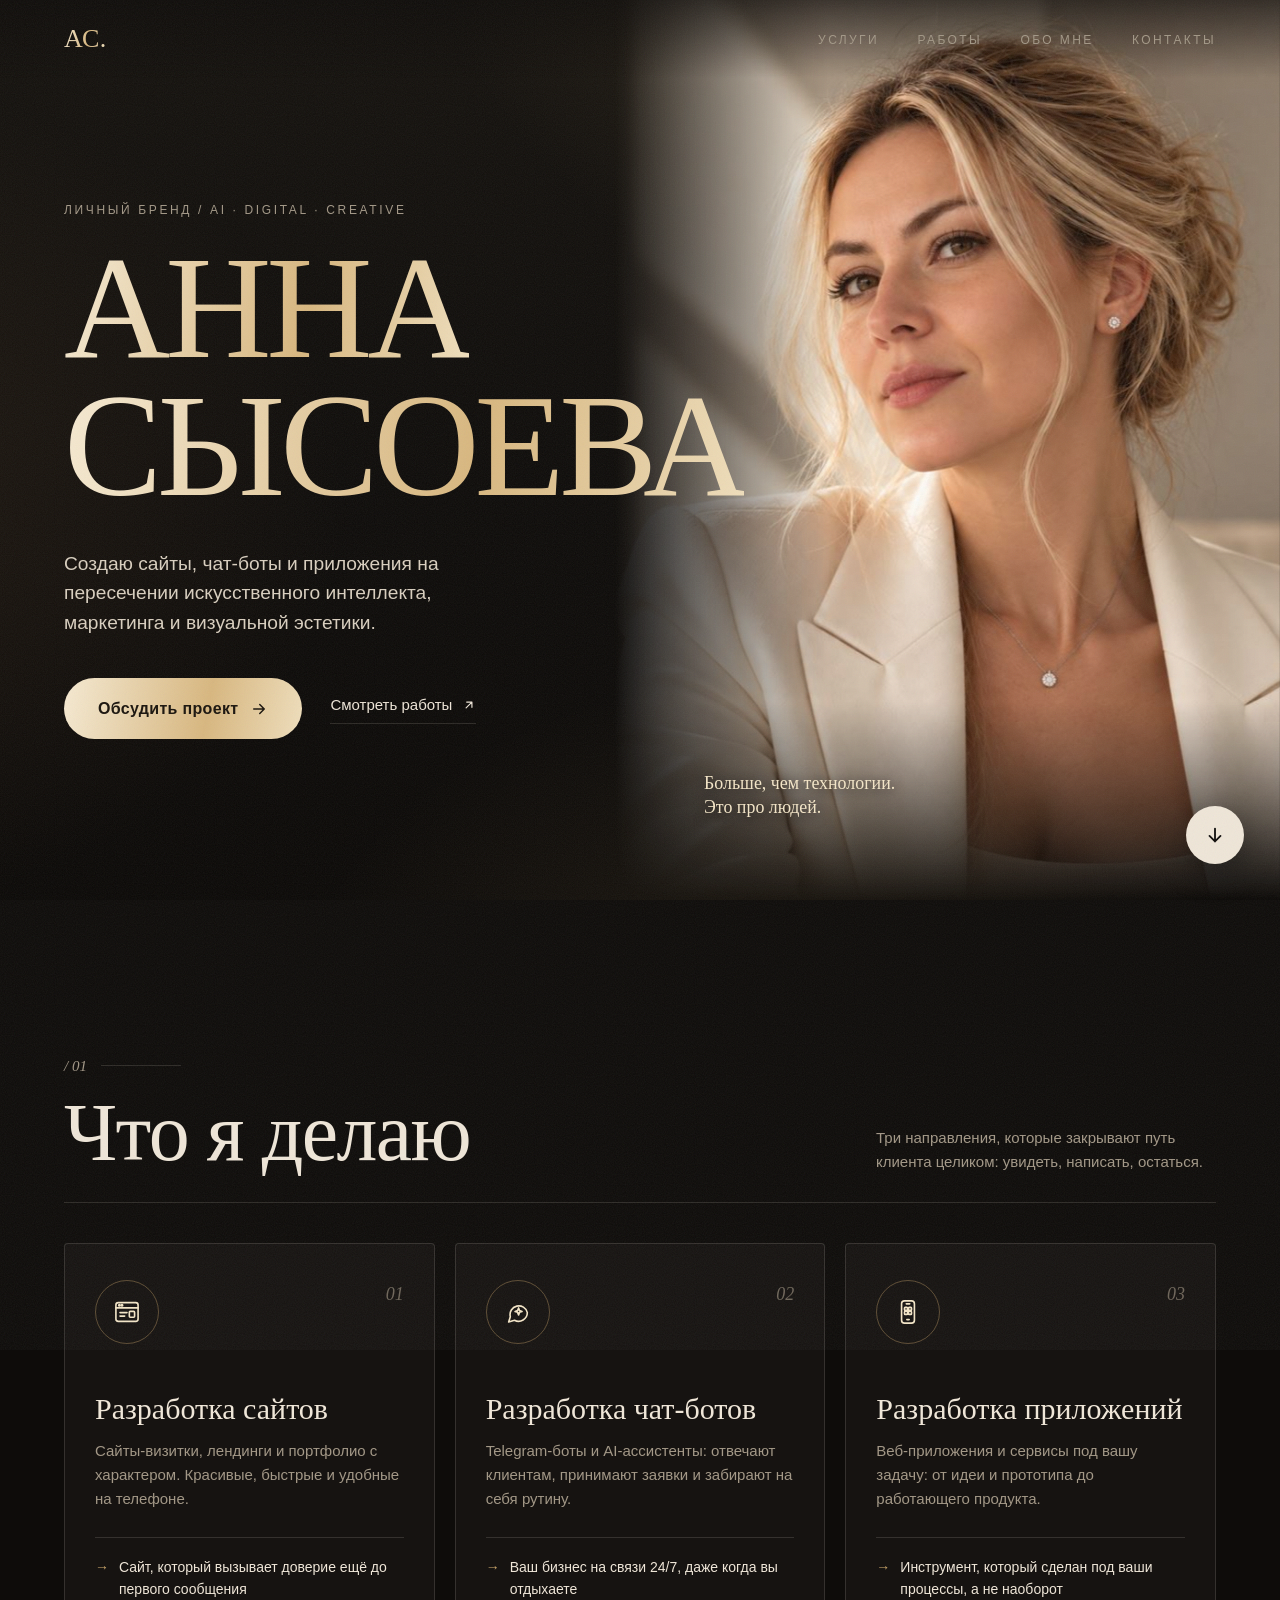
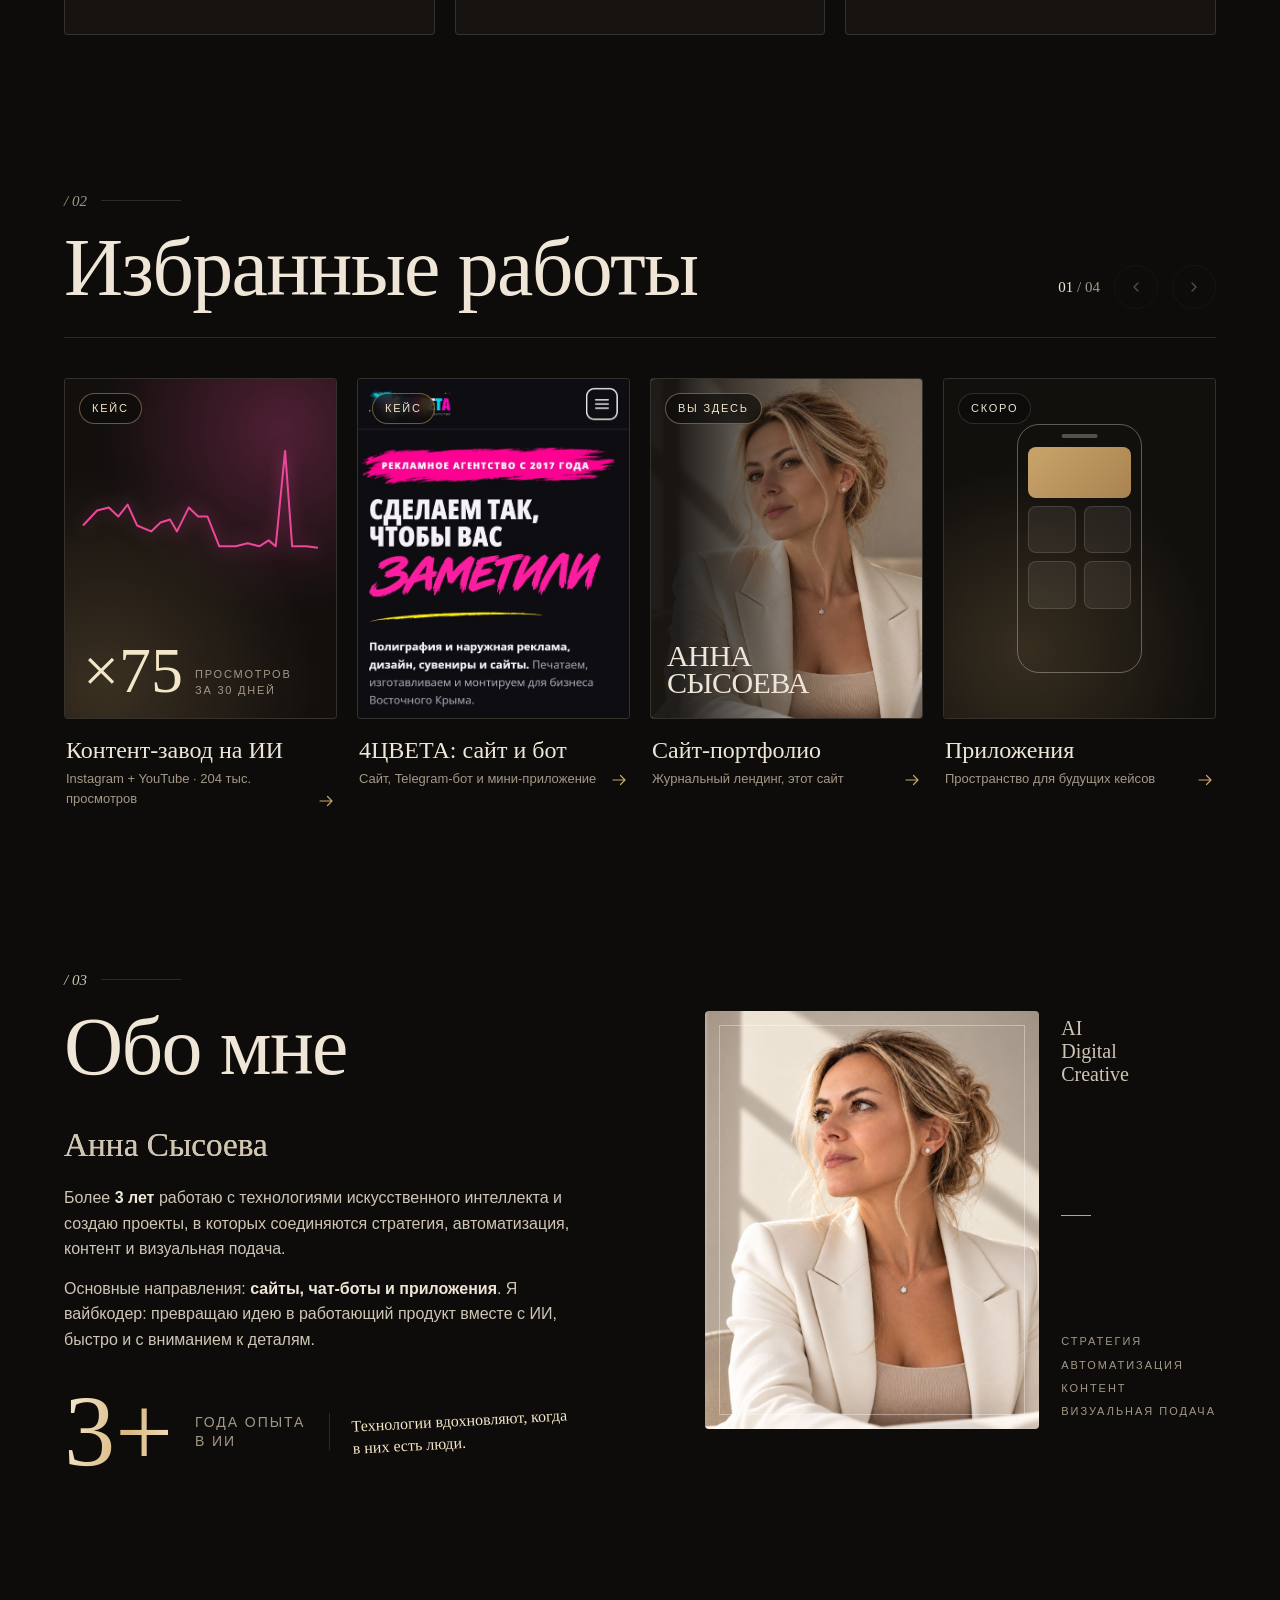
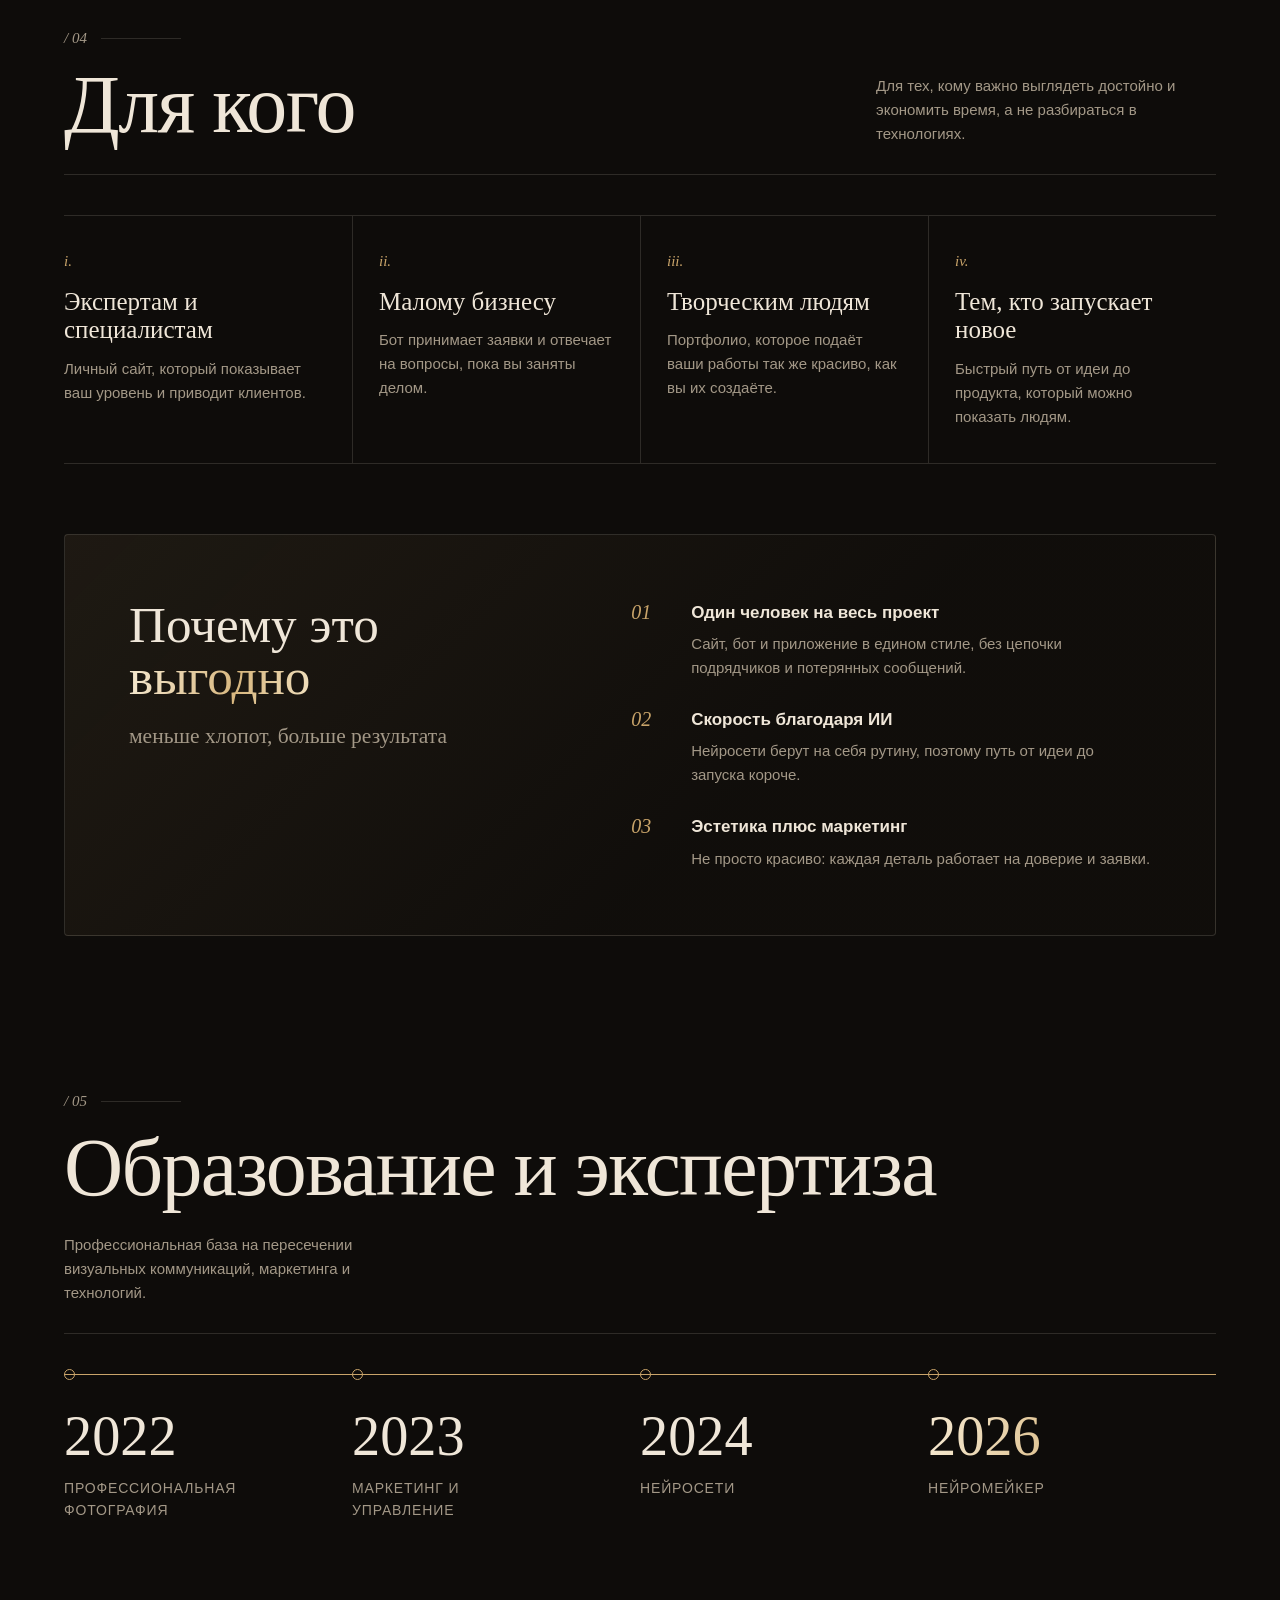
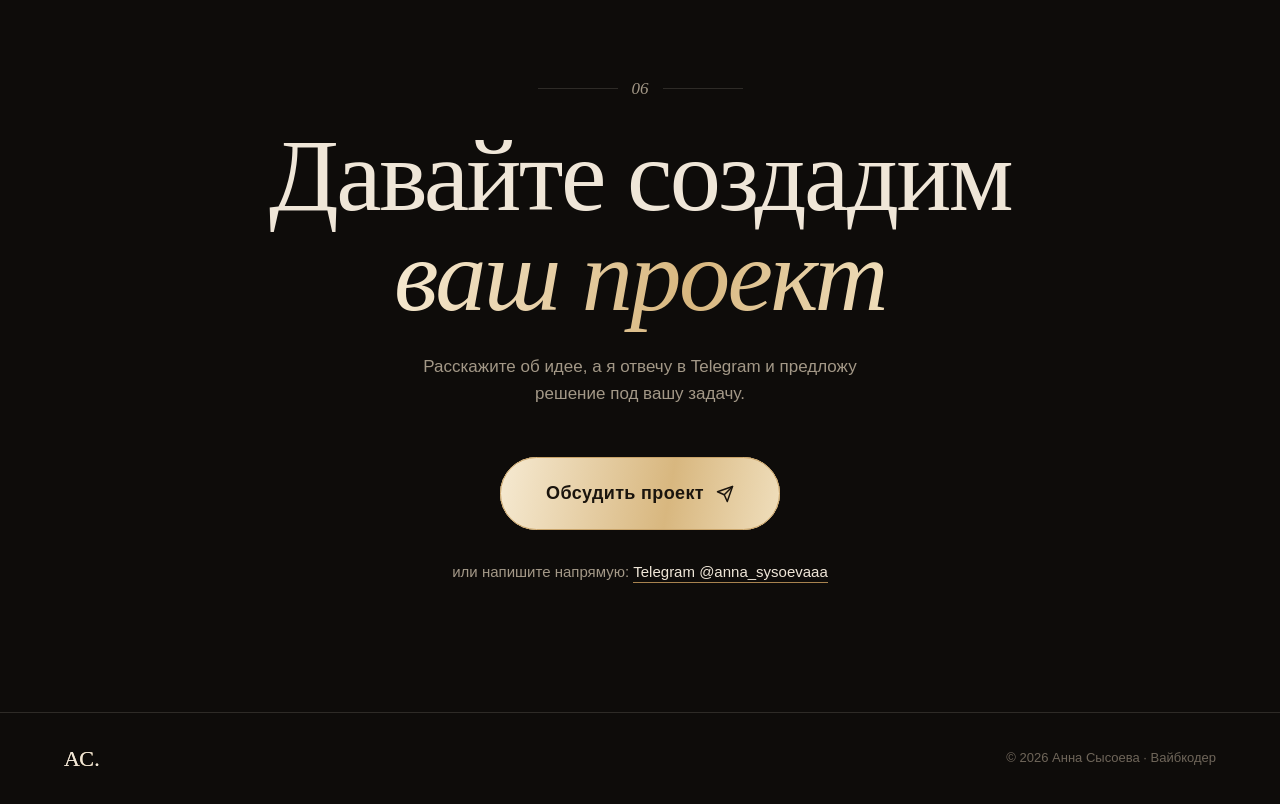
==== index.html @ 4eddb907 "Кейс 4ЦВЕТА: страница, карточка; общий case.css Co-Authored-By: Claude Opus 5.5 <noreply@anthropic.c" ====
<!DOCTYPE html>
<html lang="ru">
<head>
<meta charset="UTF-8">
<meta name="viewport" content="width=device-width, initial-scale=1.0, viewport-fit=cover">
<title>Анна Сысоева — сайты, чат-боты и приложения</title>
<meta name="description" content="Анна Сысоева — вайбкодер. Разработка сайтов, чат-ботов и приложений на пересечении ИИ, маркетинга и визуальной эстетики.">
<meta name="theme-color" content="#0e0c0a">
<script>document.documentElement.classList.add('js');</script>
<style>
  :root {
    --ink: #0e0c0a;
    --ink-2: #16130f;
    --card: rgba(239, 230, 216, 0.035);
    --cream: #efe6d8;
    --muted: #a39887;
    --dim: #6f665a;
    --line: rgba(239, 230, 216, 0.14);
    --gold-1: #f4e6c8;
    --gold-2: #c9a46a;
    --gold-3: #a8834f;
    --gold: linear-gradient(100deg, #f6ead2 0%, #d8b77f 28%, #f4e6c8 50%, #b8925a 74%, #f1dfbb 100%);
    --serif: "Playfair Display", "Times New Roman", Times, serif;
    --script: "Segoe Script", "Snell Roundhand", "Apple Chancery", "Brush Script MT", cursive;
    --sans: "Segoe UI", -apple-system, BlinkMacSystemFont, Roboto, "Helvetica Neue", Arial, sans-serif;
    --pad: clamp(16px, 5vw, 72px);
    --ease: cubic-bezier(.2, .8, .2, 1);
  }

  * { box-sizing: border-box; margin: 0; padding: 0; }
  html { scroll-behavior: smooth; }
  body {
    background: var(--ink);
    color: var(--cream);
    font-family: var(--sans);
    font-size: 16px;
    line-height: 1.6;
    overflow-x: hidden;
    -webkit-font-smoothing: antialiased;
  }
  img { display: block; max-width: 100%; height: auto; }
  a { color: inherit; }
  ::selection { background: var(--gold-2); color: var(--ink); }

  /* ---------- Фон: тёплый градиент + плёночное зерно ---------- */
  .bg {
    position: fixed; inset: 0; z-index: -2; pointer-events: none;
    background:
      radial-gradient(1100px 760px at 85% -10%, rgba(201, 164, 106, 0.18), transparent 60%),
      radial-gradient(900px 700px at -15% 55%, rgba(140, 100, 62, 0.14), transparent 60%),
      radial-gradient(800px 600px at 60% 115%, rgba(201, 164, 106, 0.10), transparent 60%),
      linear-gradient(180deg, #15120e 0%, #0e0c0a 55%, #0b0907 100%);
  }
  .grain {
    position: fixed; inset: -50%; z-index: 50; pointer-events: none; opacity: .07;
    background-image: url("data:image/svg+xml;utf8,<svg xmlns='http://www.w3.org/2000/svg' width='160' height='160'><filter id='n'><feTurbulence type='fractalNoise' baseFrequency='.9' numOctaves='3' stitchTiles='stitch'/></filter><rect width='100%' height='100%' filter='url(%23n)'/></svg>");
    animation: grain 1.2s steps(4) infinite;
  }
  @keyframes grain {
    0% { transform: translate(0, 0); } 25% { transform: translate(-3%, 2%); }
    50% { transform: translate(2%, -3%); } 75% { transform: translate(-2%, -1%); }
  }

  /* ---------- Типографика ---------- */
  .gold {
    background: var(--gold);
    background-size: 220% 100%;
    -webkit-background-clip: text; background-clip: text;
    color: transparent;
    animation: sheen 9s ease-in-out infinite;
  }
  @keyframes sheen { 0%, 100% { background-position: 0% 0; } 50% { background-position: 100% 0; } }

  .kicker {
    font-size: 12px; letter-spacing: .22em; text-transform: uppercase; color: var(--muted);
  }
  .num {
    display: flex; align-items: center; gap: 14px;
    font-family: var(--serif); font-style: italic; color: var(--gold-2); font-size: 15px;
  }
  .num::after { content: ""; width: 80px; height: 1px; background: var(--line); }
  .h2 {
    font-family: var(--serif); font-weight: 400;
    font-size: clamp(40px, 6.4vw, 92px); line-height: 1; letter-spacing: -.02em;
    margin-top: 14px;
  }
  .script { font-family: var(--script); line-height: 1.35; }

  .section { padding: clamp(80px, 12vw, 160px) var(--pad) 0; max-width: 1360px; margin: 0 auto; }
  .section-head {
    display: flex; justify-content: space-between; align-items: flex-end; gap: 24px; flex-wrap: wrap;
    padding-bottom: 28px; border-bottom: 1px solid var(--line); margin-bottom: 40px;
  }
  .section-head p { max-width: 340px; color: var(--muted); font-size: 15px; }

  /* ---------- Навигация ---------- */
  .nav {
    position: fixed; top: 0; left: 0; right: 0; z-index: 40;
    display: flex; align-items: center; justify-content: space-between;
    /* панель прижата к самому верху экрана, в том числе под «чёлкой» и строкой состояния */
    padding: calc(18px + env(safe-area-inset-top, 0px)) var(--pad) 18px;
    background: linear-gradient(180deg, rgba(14, 12, 10, .7), rgba(14, 12, 10, 0));
    transition: background .4s, padding .4s, box-shadow .4s;
  }
  .nav.scrolled {
    background: rgba(14, 12, 10, .94);
    -webkit-backdrop-filter: blur(14px); backdrop-filter: blur(14px);
    padding-top: calc(12px + env(safe-area-inset-top, 0px)); padding-bottom: 12px;
    box-shadow: 0 1px 0 var(--line);
  }
  .logo { font-family: var(--serif); font-size: 26px; text-decoration: none; letter-spacing: .02em; }
  .nav ul { display: flex; gap: clamp(18px, 3vw, 40px); list-style: none; }
  .nav ul a {
    position: relative; text-decoration: none; font-size: 12px; letter-spacing: .2em; text-transform: uppercase; color: var(--muted);
    transition: color .3s;
  }
  .nav ul a::after {
    content: ""; position: absolute; left: 0; right: 0; bottom: -6px; height: 1px; background: var(--gold-2);
    transform: scaleX(0); transform-origin: right; transition: transform .4s var(--ease);
  }
  .nav ul a:hover, .nav ul a.active { color: var(--cream); }
  .nav ul a:hover::after, .nav ul a.active::after { transform: scaleX(1); transform-origin: left; }
  .nav-cta { display: none; }

  /* ---------- Обложка ---------- */
  .hero {
    position: relative; min-height: 100vh; min-height: 100svh;
    display: flex; align-items: center;
    padding: 120px var(--pad) 80px max(var(--pad), calc((100vw - 1480px) / 2));
  }
  .hero-photo {
    position: absolute; top: 0; right: 0; bottom: 0; width: 52%;
    overflow: hidden;
    -webkit-mask-image: linear-gradient(90deg, transparent 0%, #000 32%), linear-gradient(0deg, transparent 0%, #000 22%);
    -webkit-mask-composite: source-in;
    mask-image: linear-gradient(90deg, transparent 0%, #000 32%), linear-gradient(0deg, transparent 0%, #000 22%);
    mask-composite: intersect;
  }
  .hero-photo img {
    width: 100%; height: 110%; object-fit: cover; object-position: 50% 18%;
    animation: photoIn 1.8s var(--ease) both;
    will-change: transform;
  }
  @keyframes photoIn { from { opacity: 0; scale: 1.08; } to { opacity: 1; scale: 1; } }
  .hero-note {
    position: absolute; bottom: 9%; left: 55%; z-index: 2;
    color: var(--gold-1); font-size: clamp(15px, 1.4vw, 20px); transform: rotate(-6deg);
    text-shadow: 0 2px 14px rgba(14, 12, 10, .9);
    opacity: 0; animation: fadeUp 1s 1.4s var(--ease) forwards;
  }

  .hero-text { position: relative; z-index: 3; max-width: 760px; }
  .hero .kicker { opacity: 0; animation: fadeUp .9s .2s var(--ease) forwards; }
  .name {
    font-family: var(--serif); font-weight: 400; text-transform: uppercase;
    font-size: clamp(64px, 11.5vw, 176px); line-height: .9; letter-spacing: -.035em;
    margin: 22px 0 30px;
  }
  /* Обрезаем только сверху/снизу (для анимации «выезда»), по бокам буквы свободно заходят на фото */
  .name .line { display: block; padding-bottom: .04em; white-space: nowrap;
    clip-path: inset(-0.2em -100vw 0 -100vw); }
  .name .line > span { display: inline-block; animation: rise 1.2s var(--ease) both; }
  .name .line:nth-child(2) > span { animation-delay: .15s; }
  @keyframes rise { from { transform: translateY(105%); } to { transform: translateY(0); } }
  @keyframes fadeUp { from { opacity: 0; transform: translateY(20px); } to { opacity: 1; transform: none; } }

  .lead {
    max-width: 470px; font-size: clamp(17px, 1.5vw, 20px); line-height: 1.55; color: #d9cfbf;
    opacity: 0; animation: fadeUp .9s .55s var(--ease) forwards;
  }
  .hero-actions {
    display: flex; align-items: center; gap: 28px; flex-wrap: wrap; margin-top: 40px;
    opacity: 0; animation: fadeUp .9s .75s var(--ease) forwards;
  }
  .link-arrow {
    display: inline-flex; align-items: center; gap: 10px; text-decoration: none;
    font-size: 15px; padding-bottom: 6px; border-bottom: 1px solid var(--line);
    transition: border-color .3s, gap .3s;
  }
  .link-arrow svg { width: 14px; height: 14px; transition: transform .3s var(--ease); }
  .link-arrow:hover { border-color: var(--gold-2); gap: 14px; }
  .link-arrow:hover svg { transform: translate(2px, -2px); }

  .btn {
    position: relative; display: inline-flex; align-items: center; justify-content: center; gap: 12px;
    padding: 18px 34px; border-radius: 999px; text-decoration: none;
    background: var(--gold); background-size: 220% 100%;
    color: #1a140d; font-weight: 600; font-size: 16px; letter-spacing: .02em;
    transition: transform .3s var(--ease), background-position .8s;
  }
  .btn svg { width: 18px; height: 18px; transition: transform .3s var(--ease); }
  .btn:hover { transform: translateY(-3px); background-position: 100% 0; }
  .btn:hover svg { transform: translateX(4px); }
  .btn:active { transform: translateY(0) scale(.98); }

  /* ---------- Появление при прокрутке ---------- */
  .js .reveal { opacity: 0; transform: translateY(40px); transition: opacity 1s var(--ease), transform 1s var(--ease); }
  .js .reveal.in { opacity: 1; transform: none; }
  .js .reveal.d1 { transition-delay: .12s; } .js .reveal.d2 { transition-delay: .24s; } .js .reveal.d3 { transition-delay: .36s; }

  /* ---------- Услуги: три карточки ---------- */
  .services { display: grid; grid-template-columns: repeat(3, 1fr); gap: 20px; }
  .service {
    position: relative; padding: 36px 30px 34px; border: 1px solid var(--line); border-radius: 4px;
    background: var(--card); overflow: hidden;
    transition: transform .5s var(--ease), border-color .5s, background .5s;
  }
  .service::before {
    content: ""; position: absolute; inset: 0; pointer-events: none; opacity: 0; transition: opacity .5s;
    background: radial-gradient(420px circle at var(--mx, 50%) var(--my, 0%), rgba(201, 164, 106, .14), transparent 55%);
  }
  .service:hover { transform: translateY(-8px); border-color: rgba(201, 164, 106, .45); }
  .service:hover::before { opacity: 1; }
  .service-top { display: flex; justify-content: space-between; align-items: flex-start; margin-bottom: 48px; }
  .icon {
    width: 64px; height: 64px; border-radius: 50%; border: 1px solid rgba(201, 164, 106, .4);
    display: grid; place-items: center; color: var(--gold-1);
    transition: transform .6s var(--ease), background .5s;
  }
  .icon svg { width: 28px; height: 28px; }
  .service:hover .icon { transform: rotate(-10deg) scale(1.06); background: rgba(201, 164, 106, .1); }
  .service-num { font-family: var(--serif); font-style: italic; color: var(--dim); font-size: 18px; }
  .service h3 { font-family: var(--serif); font-weight: 400; font-size: 30px; line-height: 1.1; margin-bottom: 14px; }
  .service p { color: var(--muted); font-size: 15px; }
  .service .gain {
    margin-top: 26px; padding-top: 18px; border-top: 1px solid var(--line);
    font-size: 14px; color: var(--cream); display: flex; gap: 10px;
  }
  .service .gain::before { content: "→"; color: var(--gold-2); }

  /* ---------- Работы: карусель ---------- */
  .carousel-ctrl { display: flex; align-items: center; gap: 14px; }
  .counter { font-family: var(--serif); font-size: 15px; color: var(--muted); min-width: 64px; text-align: right; }
  .counter b { color: var(--cream); font-weight: 400; }
  .arrow {
    width: 44px; height: 44px; border-radius: 50%; border: 1px solid var(--line); background: none; color: var(--cream);
    display: grid; place-items: center; cursor: pointer; transition: background .3s, border-color .3s, opacity .3s;
  }
  .arrow svg { width: 16px; height: 16px; }
  .arrow:hover:not(:disabled) { background: var(--cream); color: var(--ink); border-color: var(--cream); }
  .arrow:disabled { opacity: .3; cursor: default; }

  .track {
    display: grid; grid-auto-flow: column; grid-auto-columns: calc((100% - 60px) / 4); gap: 20px;
    overflow-x: auto; scroll-snap-type: x mandatory; scrollbar-width: none; padding-bottom: 4px;
  }
  .track::-webkit-scrollbar { display: none; }
  .work { scroll-snap-align: start; text-decoration: none; display: block; }
  .work-visual {
    position: relative; aspect-ratio: 4 / 5; border-radius: 4px; overflow: hidden; border: 1px solid var(--line);
    background: var(--ink-2);
  }
  .work-visual > div { transition: transform 1s var(--ease); }
  .work:hover .work-visual > div { transform: scale(1.05); }
  .badge {
    position: absolute; top: 14px; left: 14px; z-index: 2;
    font-size: 11px; letter-spacing: .16em; text-transform: uppercase;
    padding: 6px 12px; border-radius: 999px; background: rgba(14, 12, 10, .7); border: 1px solid var(--line);
    -webkit-backdrop-filter: blur(6px); backdrop-filter: blur(6px);
  }
  .badge.ready { color: var(--gold-1); border-color: rgba(201, 164, 106, .5); }
  .work-info { display: flex; justify-content: space-between; align-items: flex-end; padding: 18px 2px 0; }
  .work-info h3 { font-family: var(--serif); font-weight: 400; font-size: 24px; line-height: 1.15; }
  .work-info span { display: block; font-size: 13px; color: var(--muted); margin-top: 4px; }
  .work-info svg { width: 18px; height: 18px; color: var(--gold-2); flex-shrink: 0; transition: transform .4s var(--ease); }
  .work:hover .work-info svg { transform: translateX(6px); }

  /* Мини-иллюстрации работ */
  .v-shot { position: absolute; inset: 0; }
  .v-shot img { width: 100%; height: 100%; object-fit: cover; object-position: 50% 0; }

  .v-factory { position: absolute; inset: 0; padding: 60px 18px 20px; display: flex; flex-direction: column; justify-content: space-between;
    background: radial-gradient(circle at 80% 15%, rgba(236, 72, 153, .28), transparent 50%), radial-gradient(circle at 15% 90%, rgba(201, 164, 106, .22), transparent 55%), #120f0d; }
  .v-factory svg { width: 100%; height: 46%; overflow: visible; }
  .v-factory path { fill: none; stroke: #ec4899; stroke-width: 2; stroke-linejoin: round; vector-effect: non-scaling-stroke; filter: drop-shadow(0 0 6px rgba(236, 72, 153, .6)); }
  .v-factory p { display: flex; align-items: flex-end; gap: 12px; }
  .v-factory b { font-family: var(--serif); font-weight: 400; font-size: 64px; line-height: .85; color: var(--gold-1); }
  .v-factory span { font-size: 11px; letter-spacing: .16em; text-transform: uppercase; color: var(--muted); line-height: 1.4; }

  .v-card { position: absolute; inset: 0; display: grid; place-items: center;
    background: radial-gradient(circle at 25% 20%, rgba(168, 85, 247, .55), transparent 45%),
                radial-gradient(circle at 80% 85%, rgba(236, 72, 153, .45), transparent 45%), #0b0b0d; }
  .v-card .glass { width: 62%; padding: 26px 18px; border-radius: 16px; text-align: center;
    background: rgba(255, 255, 255, .06); border: 1px solid rgba(255, 255, 255, .14); }
  .v-card .av { width: 44px; height: 44px; border-radius: 50%; margin: 0 auto 14px; padding: 2px;
    background: conic-gradient(#a855f7, #ec4899, #22d3ee, #a855f7); }
  .v-card .av i { display: grid; place-items: center; width: 100%; height: 100%; border-radius: 50%; background: #111; font-style: normal; font-size: 13px; font-weight: 700; color: #fff; }
  .v-card .bar { height: 6px; border-radius: 3px; background: rgba(255, 255, 255, .25); margin: 8px auto 0; }
  .v-card .pill { height: 22px; border-radius: 8px; margin: 16px auto 0; width: 80%; background: linear-gradient(90deg, #a855f7, #ec4899); }

  .v-folio { position: absolute; inset: 0; background-size: cover; background-position: 60% 15%; }
  .v-folio::after { content: ""; position: absolute; inset: 0; background: linear-gradient(90deg, rgba(14, 12, 10, .92) 10%, rgba(14, 12, 10, .1) 75%); }
  .v-folio b { position: absolute; z-index: 1; left: 16px; bottom: 22px; font-family: var(--serif); font-weight: 400; font-size: 30px; line-height: .9; text-transform: uppercase; letter-spacing: -.02em; }

  .v-bot { position: absolute; inset: 0; padding: 60px 18px 18px; display: flex; flex-direction: column; justify-content: flex-end; gap: 10px;
    background: radial-gradient(circle at 70% 20%, rgba(201, 164, 106, .22), transparent 55%), #14110e; }
  .bubble { max-width: 78%; padding: 10px 14px; border-radius: 16px; font-size: 12px; line-height: 1.4; }
  .bubble.u { align-self: flex-end; background: var(--gold-2); color: #1a140d; border-bottom-right-radius: 4px; }
  .bubble.b { background: rgba(239, 230, 216, .08); border: 1px solid var(--line); border-bottom-left-radius: 4px; }
  .typing { display: flex; gap: 4px; padding: 12px 14px; }
  .typing i { width: 6px; height: 6px; border-radius: 50%; background: var(--muted); animation: blink 1.2s infinite; }
  .typing i:nth-child(2) { animation-delay: .2s; } .typing i:nth-child(3) { animation-delay: .4s; }
  @keyframes blink { 0%, 60%, 100% { opacity: .25; } 30% { opacity: 1; } }

  .v-app { position: absolute; inset: 0; display: grid; place-items: center;
    background: radial-gradient(circle at 30% 80%, rgba(201, 164, 106, .2), transparent 55%), #12100d; }
  .phone { width: 46%; aspect-ratio: 9 / 18; border-radius: 22px; border: 1.5px solid rgba(239, 230, 216, .35); padding: 22px 10px 10px;
    display: grid; grid-template-columns: 1fr 1fr; grid-auto-rows: min-content; gap: 8px; position: relative; }
  .phone::before { content: ""; position: absolute; top: 9px; left: 50%; width: 30%; height: 4px; border-radius: 2px; background: rgba(239, 230, 216, .3); transform: translateX(-50%); }
  .phone i { aspect-ratio: 1; border-radius: 8px; background: rgba(239, 230, 216, .08); border: 1px solid var(--line); }
  .phone i:first-child { grid-column: span 2; aspect-ratio: 2 / 1; background: linear-gradient(135deg, var(--gold-2), var(--gold-3)); border: none; }

  /* ---------- Обо мне ---------- */
  .about { display: grid; grid-template-columns: 1.05fr .95fr; gap: clamp(40px, 6vw, 96px); align-items: center; }
  .about-name { font-family: var(--serif); font-size: clamp(26px, 2.6vw, 34px); margin: 30px 0 18px; }
  .about p { color: #cfc5b5; max-width: 520px; margin-bottom: 14px; }
  .about p b { color: var(--cream); font-weight: 600; }
  .stat { display: flex; align-items: center; gap: 22px; margin-top: 38px; flex-wrap: wrap; }
  .stat-num { font-family: var(--serif); font-size: clamp(76px, 8vw, 112px); line-height: .8; }
  .stat-label { font-size: 14px; line-height: 1.35; text-transform: uppercase; letter-spacing: .14em; color: var(--muted); padding-right: 24px; border-right: 1px solid var(--line); }
  .stat .script { color: var(--gold-1); font-size: 16px; max-width: 220px; transform: rotate(-3deg); }

  .about-media { display: grid; grid-template-columns: 1fr auto; gap: 22px; align-items: stretch; }
  .about-photo { position: relative; border-radius: 4px; overflow: hidden; aspect-ratio: 4 / 5; }
  .about-photo img { width: 100%; height: 100%; object-fit: cover; object-position: 50% 25%; transition: transform 1.4s var(--ease); }
  .about-photo:hover img { transform: scale(1.04); }
  .about-photo::after { content: ""; position: absolute; inset: 14px; border: 1px solid rgba(255, 255, 255, .35); pointer-events: none; }
  .about-side { display: flex; flex-direction: column; justify-content: space-between; padding: 6px 0; }
  .about-side .tag { font-family: var(--serif); font-size: 20px; line-height: 1.15; }
  .about-side .tag span { display: block; }
  .about-side .sep { width: 30px; height: 1px; background: var(--gold-2); }
  .about-side ul { list-style: none; font-size: 11px; letter-spacing: .18em; text-transform: uppercase; color: var(--muted); line-height: 2.1; }

  /* ---------- Для кого ---------- */
  .audience { display: grid; grid-template-columns: repeat(4, 1fr); border-top: 1px solid var(--line); }
  .aud { padding: 32px 26px 34px 0; border-bottom: 1px solid var(--line); }
  .aud + .aud { padding-left: 26px; border-left: 1px solid var(--line); }
  .aud em { font-family: var(--serif); color: var(--gold-2); font-size: 15px; }
  .aud h3 { font-family: var(--serif); font-weight: 400; font-size: 25px; line-height: 1.15; margin: 14px 0 12px; }
  .aud p { color: var(--muted); font-size: 15px; }

  .why {
    margin-top: 70px; display: grid; grid-template-columns: .9fr 1.1fr; gap: clamp(30px, 6vw, 90px);
    padding: clamp(32px, 5vw, 64px); border: 1px solid var(--line); border-radius: 4px;
    background: linear-gradient(135deg, rgba(201, 164, 106, .09), rgba(201, 164, 106, .015) 60%);
  }
  .why h3 { font-family: var(--serif); font-weight: 400; font-size: clamp(34px, 4vw, 56px); line-height: 1.02; }
  .why h3 .script { display: block; font-size: .42em; color: var(--muted); margin-top: 18px; }
  .why ol { list-style: none; counter-reset: w; display: grid; gap: 26px; }
  .why li { counter-increment: w; display: grid; grid-template-columns: 46px 1fr; gap: 6px 14px; }
  .why li::before { content: "0" counter(w); grid-row: span 2; font-family: var(--serif); font-style: italic; color: var(--gold-2); font-size: 20px; line-height: 1.3; }
  .why li b { font-weight: 600; font-size: 17px; }
  .why li span { color: var(--muted); font-size: 15px; }

  /* ---------- Таймлайн ---------- */
  .timeline { position: relative; display: grid; grid-template-columns: repeat(4, 1fr); padding-top: 34px; }
  .timeline::before { content: ""; position: absolute; top: 0; left: 0; right: 0; height: 1px; background: var(--line); }
  .timeline::after {
    content: ""; position: absolute; top: 0; left: 0; height: 1px; width: 100%; background: var(--gold-2);
    transform: scaleX(0); transform-origin: left; transition: transform 2s var(--ease);
  }
  .timeline.in::after { transform: scaleX(1); }
  .t-item { position: relative; padding-right: 20px; }
  .t-item::before {
    content: ""; position: absolute; top: -39px; left: 0; width: 9px; height: 9px; border-radius: 50%;
    background: var(--ink); border: 1px solid var(--gold-2);
  }
  .t-item .t-year { font-family: var(--serif); font-size: clamp(40px, 4.4vw, 60px); line-height: 1; margin: 0; letter-spacing: 0; text-transform: none; color: var(--cream); max-width: none; }
  .t-item .t-year.gold { color: transparent; }
  .t-item p { margin-top: 12px; font-size: 14px; letter-spacing: .06em; text-transform: uppercase; color: var(--muted); max-width: 200px; }

  /* ---------- Финальный призыв ---------- */
  .final { text-align: center; padding-bottom: clamp(80px, 10vw, 130px); }
  .final .num { justify-content: center; }
  .final .num::before { content: ""; width: 80px; height: 1px; background: var(--line); }
  .final h2 { font-family: var(--serif); font-weight: 400; font-size: clamp(46px, 8vw, 120px); line-height: .98; letter-spacing: -.025em; margin: 24px auto 26px; max-width: 1100px; }
  .final h2 i { font-style: italic; }
  .final > p { color: var(--muted); max-width: 480px; margin: 0 auto; font-size: 17px; }
  .cta-wrap { position: relative; display: inline-block; margin-top: 50px; }
  .cta-wrap::before, .cta-wrap::after {
    content: ""; position: absolute; inset: 0; border-radius: 999px; border: 1px solid var(--gold-2);
    animation: pulse 2.6s var(--ease) infinite; pointer-events: none;
  }
  .cta-wrap::after { animation-delay: 1.3s; }
  @keyframes pulse { 0% { transform: scale(1); opacity: .8; } 100% { transform: scale(1.35, 1.7); opacity: 0; } }
  .final .btn { padding: 22px 46px; font-size: 18px; animation: glow 2.6s ease-in-out infinite; }
  @keyframes glow {
    0%, 100% { box-shadow: 0 10px 40px -12px rgba(201, 164, 106, .55); }
    50% { box-shadow: 0 14px 60px -6px rgba(201, 164, 106, .85); }
  }
  .contact-link { display: block; margin-top: 30px; font-size: 15px; color: var(--muted); }
  .contact-link a { color: var(--cream); text-decoration: none; border-bottom: 1px solid var(--gold-3); padding-bottom: 2px; transition: color .3s, border-color .3s; }
  .contact-link a:hover { color: var(--gold-1); border-color: var(--gold-1); }

  footer {
    display: flex; justify-content: space-between; align-items: center; gap: 16px; flex-wrap: wrap;
    padding: 28px var(--pad); border-top: 1px solid var(--line); color: var(--dim); font-size: 13px;
    max-width: 1360px; margin: 0 auto;
  }
  footer .logo { font-size: 22px; color: var(--cream); }

  /* ---------- Круглая кнопка «вниз» ---------- */
  .scroll-btn {
    position: fixed; right: clamp(16px, 3vw, 36px); bottom: clamp(16px, 3vw, 36px); z-index: 45;
    width: 58px; height: 58px; border-radius: 50%; border: none; cursor: pointer;
    background: var(--cream); color: var(--ink); display: grid; place-items: center;
    box-shadow: 0 10px 30px rgba(0, 0, 0, .45); transition: transform .4s var(--ease), background .3s;
  }
  .scroll-btn svg { width: 22px; height: 22px; transition: transform .5s var(--ease); }
  .scroll-btn:hover { transform: translateY(-4px); background: var(--gold-1); }
  .scroll-btn.up svg { transform: rotate(180deg); }

  /* ---------- Планшет ---------- */
  @media (max-width: 1080px) {
    .services { grid-template-columns: 1fr; }
    .service-top { margin-bottom: 28px; }
    .track { grid-auto-columns: calc((100% - 20px) / 2.3); }
    .about { grid-template-columns: 1fr; }
    .about-media { max-width: 560px; }
    .audience { grid-template-columns: 1fr 1fr; }
    .aud:nth-child(3) { padding-left: 0; border-left: none; }
    .why { grid-template-columns: 1fr; }
  }

  /* ---------- Телефон ---------- */
  @media (max-width: 720px) {
    body { font-size: 15px; }
    /* На телефоне панель не закрепляем: встроенные браузеры (Telegram и др.) кладут поверх страницы
       свою полосу, и закреплённая панель «висит» с отступом. Здесь она просто уезжает вместе со страницей. */
    .nav, .nav.scrolled { position: absolute; background: linear-gradient(180deg, rgba(14, 12, 10, .7), rgba(14, 12, 10, 0));
      box-shadow: none; -webkit-backdrop-filter: none; backdrop-filter: none;
      padding-top: calc(18px + env(safe-area-inset-top, 0px)); padding-bottom: 18px; }
    .nav ul { display: none; }
    .nav-cta { display: inline-block; font-size: 12px; letter-spacing: .18em; text-transform: uppercase; text-decoration: none; padding: 9px 16px; border: 1px solid var(--line); border-radius: 999px; }
    .hero { flex-direction: column; align-items: stretch; padding: 0 0 70px; min-height: 0; }
    .hero-photo { position: relative; width: 100%; height: 74svh; min-height: 440px;
      -webkit-mask-image: linear-gradient(0deg, transparent 0%, #000 38%); mask-image: linear-gradient(0deg, transparent 0%, #000 38%); }
    .hero-photo img { height: 100%; object-position: 50% 12%; }
    .hero-note { display: none; }
    .hero-text { padding: 0 var(--pad); margin-top: -23vw; }
    .name { font-size: clamp(54px, 17vw, 96px); margin: 14px 0 22px; }
    .hero-actions { gap: 22px; }
    .btn { width: 100%; }
    .section-head { margin-bottom: 30px; }
    .track { grid-auto-columns: 78%; gap: 14px; }
    .about-media { grid-template-columns: 1fr; }
    .about-side { flex-direction: row; flex-wrap: wrap; align-items: center; gap: 16px 22px; }
    .about-side .tag span { display: inline; }
    .stat-label { border-right: none; padding-right: 0; }
    .audience { grid-template-columns: 1fr; }
    .aud, .aud + .aud { padding: 26px 0; border-left: none; }
    .why li { grid-template-columns: 36px 1fr; }
    .timeline { grid-template-columns: 1fr 1fr; row-gap: 56px; }
    .final .btn { width: auto; }
    .cta-wrap { width: auto; }
    .scroll-btn { width: 50px; height: 50px; }
    footer { justify-content: center; text-align: center; }
  }

  @media (prefers-reduced-motion: reduce) {
    html { scroll-behavior: auto; }
    *, *::before, *::after { animation: none !important; transition: none !important; }
    .hero .kicker, .lead, .hero-actions, .hero-note { opacity: 1; }
    .js .reveal { opacity: 1; transform: none; }
  }
</style>
</head>
<body id="top">

<div class="bg" aria-hidden="true"></div>
<div class="grain" aria-hidden="true"></div>

<!-- ============ Навигация ============ -->
<header class="nav" id="nav">
  <a class="logo gold" href="#top" aria-label="На главную">АС.</a>
  <nav aria-label="Разделы">
    <ul>
      <li><a href="#services">Услуги</a></li>
      <li><a href="#works">Работы</a></li>
      <li><a href="#about">Обо мне</a></li>
      <li><a href="#contact">Контакты</a></li>
    </ul>
  </nav>
  <a class="nav-cta" href="#contact">Связаться</a>
</header>

<main>
  <!-- ============ Обложка ============ -->
  <section class="hero">
    <figure class="hero-photo">
      <img id="heroImg" src="img/hero.jpg" alt="Анна Сысоева в белом жакете, портрет в солнечном свете" width="860" height="1075">
    </figure>
    <p class="hero-note script" aria-hidden="true">Больше, чем технологии.<br>Это про людей.</p>

    <div class="hero-text">
      <p class="kicker">Личный бренд / AI · Digital · Creative</p>
      <h1 class="name">
        <span class="line"><span class="gold">Анна</span></span>
        <span class="line"><span class="gold">Сысоева</span></span>
      </h1>
      <p class="lead">Создаю сайты, чат-боты и приложения на пересечении искусственного интеллекта, маркетинга и визуальной эстетики.</p>
      <div class="hero-actions">
        <a class="btn" href="https://t.me/anna_sysoevaaa" target="_blank" rel="noopener">
          Обсудить проект
          <svg viewBox="0 0 24 24" fill="none" stroke="currentColor" stroke-width="2" stroke-linecap="round" stroke-linejoin="round" aria-hidden="true"><path d="M5 12h14M13 6l6 6-6 6"/></svg>
        </a>
        <a class="link-arrow" href="#works">
          Смотреть работы
          <svg viewBox="0 0 24 24" fill="none" stroke="currentColor" stroke-width="2" stroke-linecap="round" stroke-linejoin="round" aria-hidden="true"><path d="M7 17 17 7M8 7h9v9"/></svg>
        </a>
      </div>
    </div>
  </section>

  <!-- ============ 01. Услуги ============ -->
  <section class="section" id="services">
    <div class="section-head reveal">
      <div>
        <p class="num">/ 01</p>
        <h2 class="h2">Что я делаю</h2>
      </div>
      <p>Три направления, которые закрывают путь клиента целиком: увидеть, написать, остаться.</p>
    </div>

    <div class="services">
      <article class="service reveal">
        <div class="service-top">
          <span class="icon">
            <svg viewBox="0 0 24 24" fill="none" stroke="currentColor" stroke-width="1.4" stroke-linecap="round" stroke-linejoin="round" aria-hidden="true">
              <rect x="2.5" y="4" width="19" height="16" rx="2"/><path d="M2.5 8.5h19"/><circle cx="5.5" cy="6.25" r=".6" fill="currentColor"/><circle cx="7.7" cy="6.25" r=".6" fill="currentColor"/><path d="M6 12.5h6M6 15.5h4"/><rect x="14" y="11.5" width="4.5" height="5" rx=".8"/>
            </svg>
          </span>
          <span class="service-num">01</span>
        </div>
        <h3>Разработка сайтов</h3>
        <p>Сайты-визитки, лендинги и портфолио с характером. Красивые, быстрые и удобные на телефоне.</p>
        <p class="gain">Сайт, который вызывает доверие ещё до первого сообщения</p>
      </article>

      <article class="service reveal d1">
        <div class="service-top">
          <span class="icon">
            <svg viewBox="0 0 24 24" fill="none" stroke="currentColor" stroke-width="1.4" stroke-linecap="round" stroke-linejoin="round" aria-hidden="true">
              <path d="M20 12.5a7.5 7.5 0 0 1-11 6.6L4 20.5l1.4-4.5A7.5 7.5 0 1 1 20 12.5Z"/><path d="M12.5 8.5l.8 2.2 2.2.8-2.2.8-.8 2.2-.8-2.2-2.2-.8 2.2-.8z"/>
            </svg>
          </span>
          <span class="service-num">02</span>
        </div>
        <h3>Разработка чат-ботов</h3>
        <p>Telegram-боты и AI-ассистенты: отвечают клиентам, принимают заявки и забирают на себя рутину.</p>
        <p class="gain">Ваш бизнес на связи 24/7, даже когда вы отдыхаете</p>
      </article>

      <article class="service reveal d2">
        <div class="service-top">
          <span class="icon">
            <svg viewBox="0 0 24 24" fill="none" stroke="currentColor" stroke-width="1.4" stroke-linecap="round" stroke-linejoin="round" aria-hidden="true">
              <rect x="6.5" y="2.5" width="11" height="19" rx="2.5"/><path d="M10.5 5h3"/><rect x="9" y="8" width="2.6" height="2.6" rx=".6"/><rect x="12.4" y="8" width="2.6" height="2.6" rx=".6"/><rect x="9" y="11.4" width="2.6" height="2.6" rx=".6"/><rect x="12.4" y="11.4" width="2.6" height="2.6" rx=".6"/><path d="M11 18.5h2"/>
            </svg>
          </span>
          <span class="service-num">03</span>
        </div>
        <h3>Разработка приложений</h3>
        <p>Веб-приложения и сервисы под вашу задачу: от идеи и прототипа до работающего продукта.</p>
        <p class="gain">Инструмент, который сделан под ваши процессы, а не наоборот</p>
      </article>
    </div>
  </section>

  <!-- ============ 02. Работы ============ -->
  <section class="section" id="works">
    <div class="section-head reveal">
      <div>
        <p class="num">/ 02</p>
        <h2 class="h2">Избранные работы</h2>
      </div>
      <div class="carousel-ctrl">
        <span class="counter" id="counter"><b>01</b> / 04</span>
        <button class="arrow" id="prev" type="button" aria-label="Предыдущая работа">
          <svg viewBox="0 0 24 24" fill="none" stroke="currentColor" stroke-width="2" stroke-linecap="round" stroke-linejoin="round" aria-hidden="true"><path d="M15 6l-6 6 6 6"/></svg>
        </button>
        <button class="arrow" id="next" type="button" aria-label="Следующая работа">
          <svg viewBox="0 0 24 24" fill="none" stroke="currentColor" stroke-width="2" stroke-linecap="round" stroke-linejoin="round" aria-hidden="true"><path d="M9 6l6 6-6 6"/></svg>
        </button>
      </div>
    </div>

    <div class="track reveal" id="track">
      <a class="work" href="cases/content-factory.html">
        <div class="work-visual">
          <span class="badge ready">Кейс</span>
          <div class="v-factory" aria-hidden="true">
            <svg viewBox="0 0 200 80" preserveAspectRatio="none"><path d="M0 58 L12 48 L22 46 L30 52 L38 44 L46 58 L58 62 L66 56 L74 54 L80 62 L90 46 L98 52 L106 52 L116 72 L130 72 L140 70 L150 72 L158 68 L164 72 L172 8 L178 72 L190 72 L200 73"/></svg>
            <p><b>×75</b><span>просмотров<br>за 30 дней</span></p>
          </div>
        </div>
        <div class="work-info">
          <div><h3>Контент-завод на ИИ</h3><span>Instagram + YouTube · 204 тыс. просмотров</span></div>
          <svg viewBox="0 0 24 24" fill="none" stroke="currentColor" stroke-width="1.6" stroke-linecap="round" stroke-linejoin="round" aria-hidden="true"><path d="M4 12h16M14 6l6 6-6 6"/></svg>
        </div>
      </a>

      <a class="work" href="cases/4cveta.html">
        <div class="work-visual">
          <span class="badge ready">Кейс</span>
          <div class="v-shot" aria-hidden="true"><img src="img/cases/4c-site-mobile.jpg" alt="" width="591" height="1279" loading="lazy"></div>
        </div>
        <div class="work-info">
          <div><h3>4ЦВЕТА: сайт и бот</h3><span>Сайт, Telegram-бот и мини-приложение</span></div>
          <svg viewBox="0 0 24 24" fill="none" stroke="currentColor" stroke-width="1.6" stroke-linecap="round" stroke-linejoin="round" aria-hidden="true"><path d="M4 12h16M14 6l6 6-6 6"/></svg>
        </div>
      </a>

      <a class="work" href="#top">
        <div class="work-visual">
          <span class="badge ready">Вы здесь</span>
          <div class="v-folio" id="folioVisual" aria-hidden="true"><b>Анна<br>Сысоева</b></div>
        </div>
        <div class="work-info">
          <div><h3>Сайт-портфолио</h3><span>Журнальный лендинг, этот сайт</span></div>
          <svg viewBox="0 0 24 24" fill="none" stroke="currentColor" stroke-width="1.6" stroke-linecap="round" stroke-linejoin="round" aria-hidden="true"><path d="M4 12h16M14 6l6 6-6 6"/></svg>
        </div>
      </a>

      
      <div class="work">
        <div class="work-visual">
          <span class="badge">Скоро</span>
          <div class="v-app" aria-hidden="true">
            <div class="phone"><i></i><i></i><i></i><i></i><i></i></div>
          </div>
        </div>
        <div class="work-info">
          <div><h3>Приложения</h3><span>Пространство для будущих кейсов</span></div>
          <svg viewBox="0 0 24 24" fill="none" stroke="currentColor" stroke-width="1.6" stroke-linecap="round" stroke-linejoin="round" aria-hidden="true"><path d="M4 12h16M14 6l6 6-6 6"/></svg>
        </div>
      </div>
    </div>
  </section>

  <!-- ============ 03. Обо мне ============ -->
  <section class="section" id="about">
    <div class="about">
      <div class="reveal">
        <p class="num">/ 03</p>
        <h2 class="h2">Обо мне</h2>
        <p class="about-name gold">Анна Сысоева</p>
        <p>Более <b>3 лет</b> работаю с технологиями искусственного интеллекта и создаю проекты, в которых соединяются стратегия, автоматизация, контент и визуальная подача.</p>
        <p>Основные направления: <b>сайты, чат-боты и приложения</b>. Я вайбкодер: превращаю идею в работающий продукт вместе с ИИ, быстро и с вниманием к деталям.</p>
        <div class="stat">
          <span class="stat-num gold" id="years">3+</span>
          <span class="stat-label">года опыта<br>в ИИ</span>
          <span class="script">Технологии вдохновляют, когда в них есть люди.</span>
        </div>
      </div>

      <div class="about-media reveal d1">
        <figure class="about-photo">
          <img src="img/about.jpg" alt="Анна Сысоева, портрет в профиль" width="860" height="1075" loading="lazy">
        </figure>
        <div class="about-side">
          <p class="tag"><span>AI</span> <span>Digital</span> <span>Creative</span></p>
          <span class="sep"></span>
          <ul>
            <li>Стратегия</li>
            <li>Автоматизация</li>
            <li>Контент</li>
            <li>Визуальная подача</li>
          </ul>
        </div>
      </div>
    </div>
  </section>

  <!-- ============ 04. Для кого ============ -->
  <section class="section" id="audience">
    <div class="section-head reveal">
      <div>
        <p class="num">/ 04</p>
        <h2 class="h2">Для кого</h2>
      </div>
      <p>Для тех, кому важно выглядеть достойно и экономить время, а не разбираться в технологиях.</p>
    </div>

    <div class="audience">
      <div class="aud reveal"><em>i.</em><h3>Экспертам и специалистам</h3><p>Личный сайт, который показывает ваш уровень и приводит клиентов.</p></div>
      <div class="aud reveal d1"><em>ii.</em><h3>Малому бизнесу</h3><p>Бот принимает заявки и отвечает на вопросы, пока вы заняты делом.</p></div>
      <div class="aud reveal d2"><em>iii.</em><h3>Творческим людям</h3><p>Портфолио, которое подаёт ваши работы так же красиво, как вы их создаёте.</p></div>
      <div class="aud reveal d3"><em>iv.</em><h3>Тем, кто запускает новое</h3><p>Быстрый путь от идеи до продукта, который можно показать людям.</p></div>
    </div>

    <div class="why reveal">
      <h3>Почему это <span class="gold">выгодно</span><span class="script">меньше хлопот, больше результата</span></h3>
      <ol>
        <li><b>Один человек на весь проект</b><span>Сайт, бот и приложение в едином стиле, без цепочки подрядчиков и потерянных сообщений.</span></li>
        <li><b>Скорость благодаря ИИ</b><span>Нейросети берут на себя рутину, поэтому путь от идеи до запуска короче.</span></li>
        <li><b>Эстетика плюс маркетинг</b><span>Не просто красиво: каждая деталь работает на доверие и заявки.</span></li>
      </ol>
    </div>
  </section>

  <!-- ============ 05. Экспертиза ============ -->
  <section class="section" id="expertise">
    <div class="section-head reveal">
      <div>
        <p class="num">/ 05</p>
        <h2 class="h2">Образование и экспертиза</h2>
      </div>
      <p>Профессиональная база на пересечении визуальных коммуникаций, маркетинга и технологий.</p>
    </div>
    <div class="timeline reveal" id="timeline">
      <div class="t-item"><p class="t-year">2022</p><p>Профессиональная фотография</p></div>
      <div class="t-item"><p class="t-year">2023</p><p>Маркетинг и управление</p></div>
      <div class="t-item"><p class="t-year">2024</p><p>Нейросети</p></div>
      <div class="t-item"><p class="t-year gold">2026</p><p>НейроМейкер</p></div>
    </div>
  </section>

  <!-- ============ 06. Контакты ============ -->
  <section class="section final" id="contact">
    <p class="num reveal">06</p>
    <h2 class="reveal d1">Давайте создадим<br><i class="gold">ваш проект</i></h2>
    <p class="reveal d2">Расскажите об идее, а я отвечу в Telegram и предложу решение под вашу задачу.</p>
    <div class="reveal d3">
      <span class="cta-wrap">
        <a class="btn" href="https://t.me/anna_sysoevaaa" target="_blank" rel="noopener">
          Обсудить проект
          <svg viewBox="0 0 24 24" fill="none" stroke="currentColor" stroke-width="2" stroke-linecap="round" stroke-linejoin="round" aria-hidden="true"><path d="M22 2 11 13"/><path d="M22 2 15 22l-4-9-9-4 20-7Z"/></svg>
        </a>
      </span>
      <p class="contact-link">или напишите напрямую: <a href="https://t.me/anna_sysoevaaa" target="_blank" rel="noopener">Telegram @anna_sysoevaaa</a></p>
    </div>
  </section>
</main>

<footer>
  <a class="logo gold" href="#top">АС.</a>
  <span>© <span id="year"></span> Анна Сысоева · Вайбкодер</span>
</footer>

<button class="scroll-btn" id="scrollBtn" type="button" aria-label="Прокрутить к следующему разделу">
  <svg viewBox="0 0 24 24" fill="none" stroke="currentColor" stroke-width="2" stroke-linecap="round" stroke-linejoin="round" aria-hidden="true"><path d="M12 5v14M6 13l6 6 6-6"/></svg>
</button>

<script>
  document.getElementById('year').textContent = new Date().getFullYear();
  const reduceMotion = matchMedia('(prefers-reduced-motion: reduce)').matches;

  // Картинка для карточки «Сайт-портфолио» берётся из главного фото (без дублирования в файле)
  document.getElementById('folioVisual').style.backgroundImage = 'url("' + document.getElementById('heroImg').src + '")';

  // Навигация: фон при прокрутке и подсветка текущего раздела
  const nav = document.getElementById('nav');
  const navLinks = [...document.querySelectorAll('.nav ul a')];
  const sections = navLinks.map(a => document.querySelector(a.getAttribute('href')));

  // Появление блоков при прокрутке
  const io = new IntersectionObserver(entries => {
    entries.forEach(e => { if (e.isIntersecting) { e.target.classList.add('in'); io.unobserve(e.target); } });
  }, { threshold: 0.15, rootMargin: '0px 0px -40px 0px' });
  document.querySelectorAll('.reveal').forEach(el => io.observe(el));

  // Счётчик «3+»
  const years = document.getElementById('years');
  new IntersectionObserver((entries, obs) => {
    if (!entries[0].isIntersecting || reduceMotion) return;
    obs.disconnect();
    let n = 0;
    years.textContent = '0';
    const t = setInterval(() => { n++; years.textContent = n + (n === 3 ? '+' : ''); if (n === 3) clearInterval(t); }, 260);
  }, { threshold: 0.6 }).observe(years);

  // Карусель работ
  const track = document.getElementById('track');
  const items = [...track.children];
  const counter = document.getElementById('counter');
  const prev = document.getElementById('prev');
  const next = document.getElementById('next');
  const step = () => items[0].getBoundingClientRect().width + parseFloat(getComputedStyle(track).columnGap || 20);
  function updateCarousel() {
    const i = Math.min(items.length - 1, Math.round(track.scrollLeft / step()));
    counter.innerHTML = '<b>' + String(i + 1).padStart(2, '0') + '</b> / ' + String(items.length).padStart(2, '0');
    prev.disabled = track.scrollLeft < 4;
    next.disabled = track.scrollLeft + track.clientWidth >= track.scrollWidth - 4;
  }
  prev.addEventListener('click', () => track.scrollBy({ left: -step(), behavior: 'smooth' }));
  next.addEventListener('click', () => track.scrollBy({ left: step(), behavior: 'smooth' }));
  track.addEventListener('scroll', updateCarousel, { passive: true });
  addEventListener('resize', updateCarousel);
  updateCarousel();

  // Световое пятно за курсором на карточках услуг
  document.querySelectorAll('.service').forEach(card => {
    card.addEventListener('pointermove', e => {
      const r = card.getBoundingClientRect();
      card.style.setProperty('--mx', (e.clientX - r.left) + 'px');
      card.style.setProperty('--my', (e.clientY - r.top) + 'px');
    });
  });

  // Круглая кнопка: к следующему разделу, в конце — наверх
  const scrollBtn = document.getElementById('scrollBtn');
  const stops = [...document.querySelectorAll('main > section')];
  scrollBtn.addEventListener('click', () => {
    if (scrollBtn.classList.contains('up')) { scrollTo({ top: 0, behavior: 'smooth' }); return; }
    const target = stops.find(s => s.getBoundingClientRect().top > 90);
    (target || stops[stops.length - 1]).scrollIntoView({ behavior: 'smooth' });
  });

  // Всё, что зависит от прокрутки страницы
  const heroImg = document.getElementById('heroImg');
  let ticking = false;
  function onScroll() {
    const y = scrollY;
    nav.classList.toggle('scrolled', y > 40);

    let current = -1;
    sections.forEach((s, i) => { if (s.getBoundingClientRect().top < innerHeight * 0.45) current = i; });
    navLinks.forEach((a, i) => a.classList.toggle('active', i === current));

    const atEnd = innerHeight + y >= document.documentElement.scrollHeight - 80;
    scrollBtn.classList.toggle('up', atEnd);
    scrollBtn.setAttribute('aria-label', atEnd ? 'Наверх' : 'Прокрутить к следующему разделу');

    if (!reduceMotion && y < innerHeight * 1.2) heroImg.style.transform = 'translateY(' + (y * 0.12) + 'px)';
    ticking = false;
  }
  addEventListener('scroll', () => { if (!ticking) { requestAnimationFrame(onScroll); ticking = true; } }, { passive: true });
  onScroll();
</script>
</body>
</html>
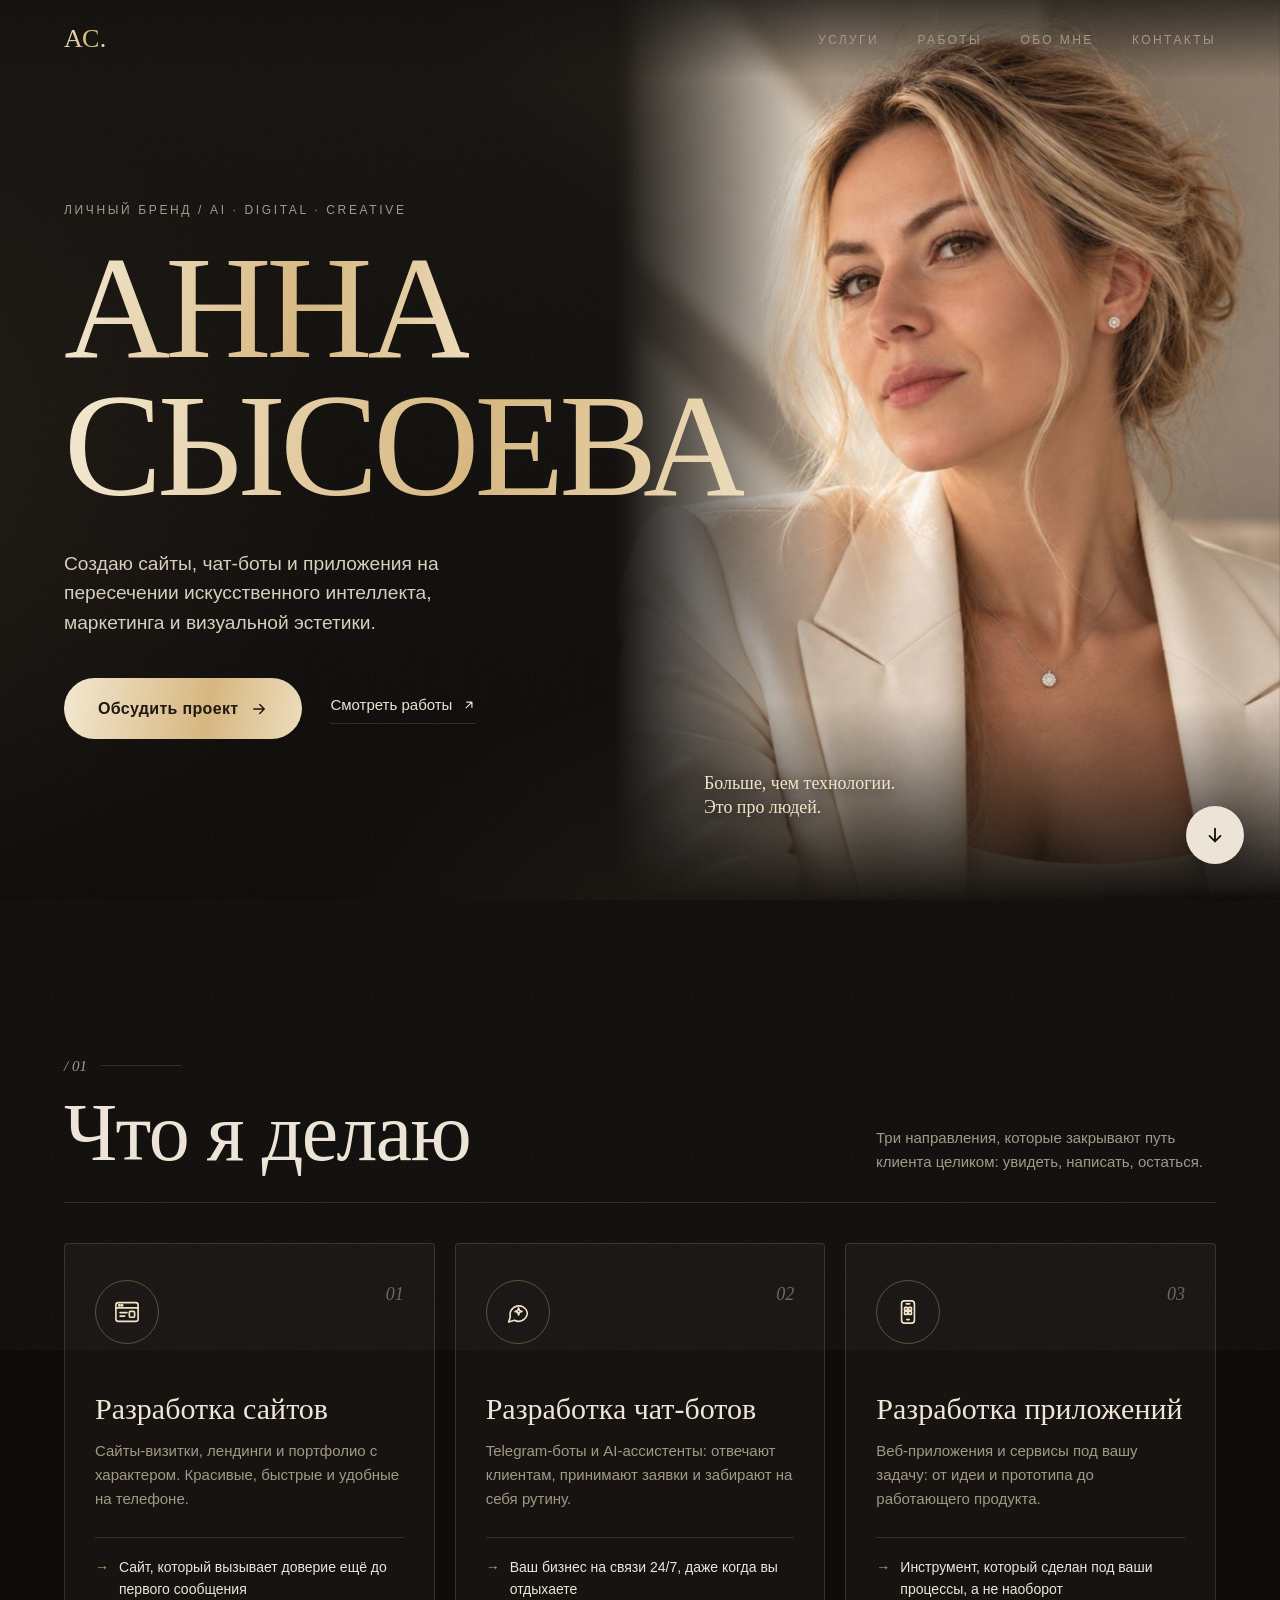
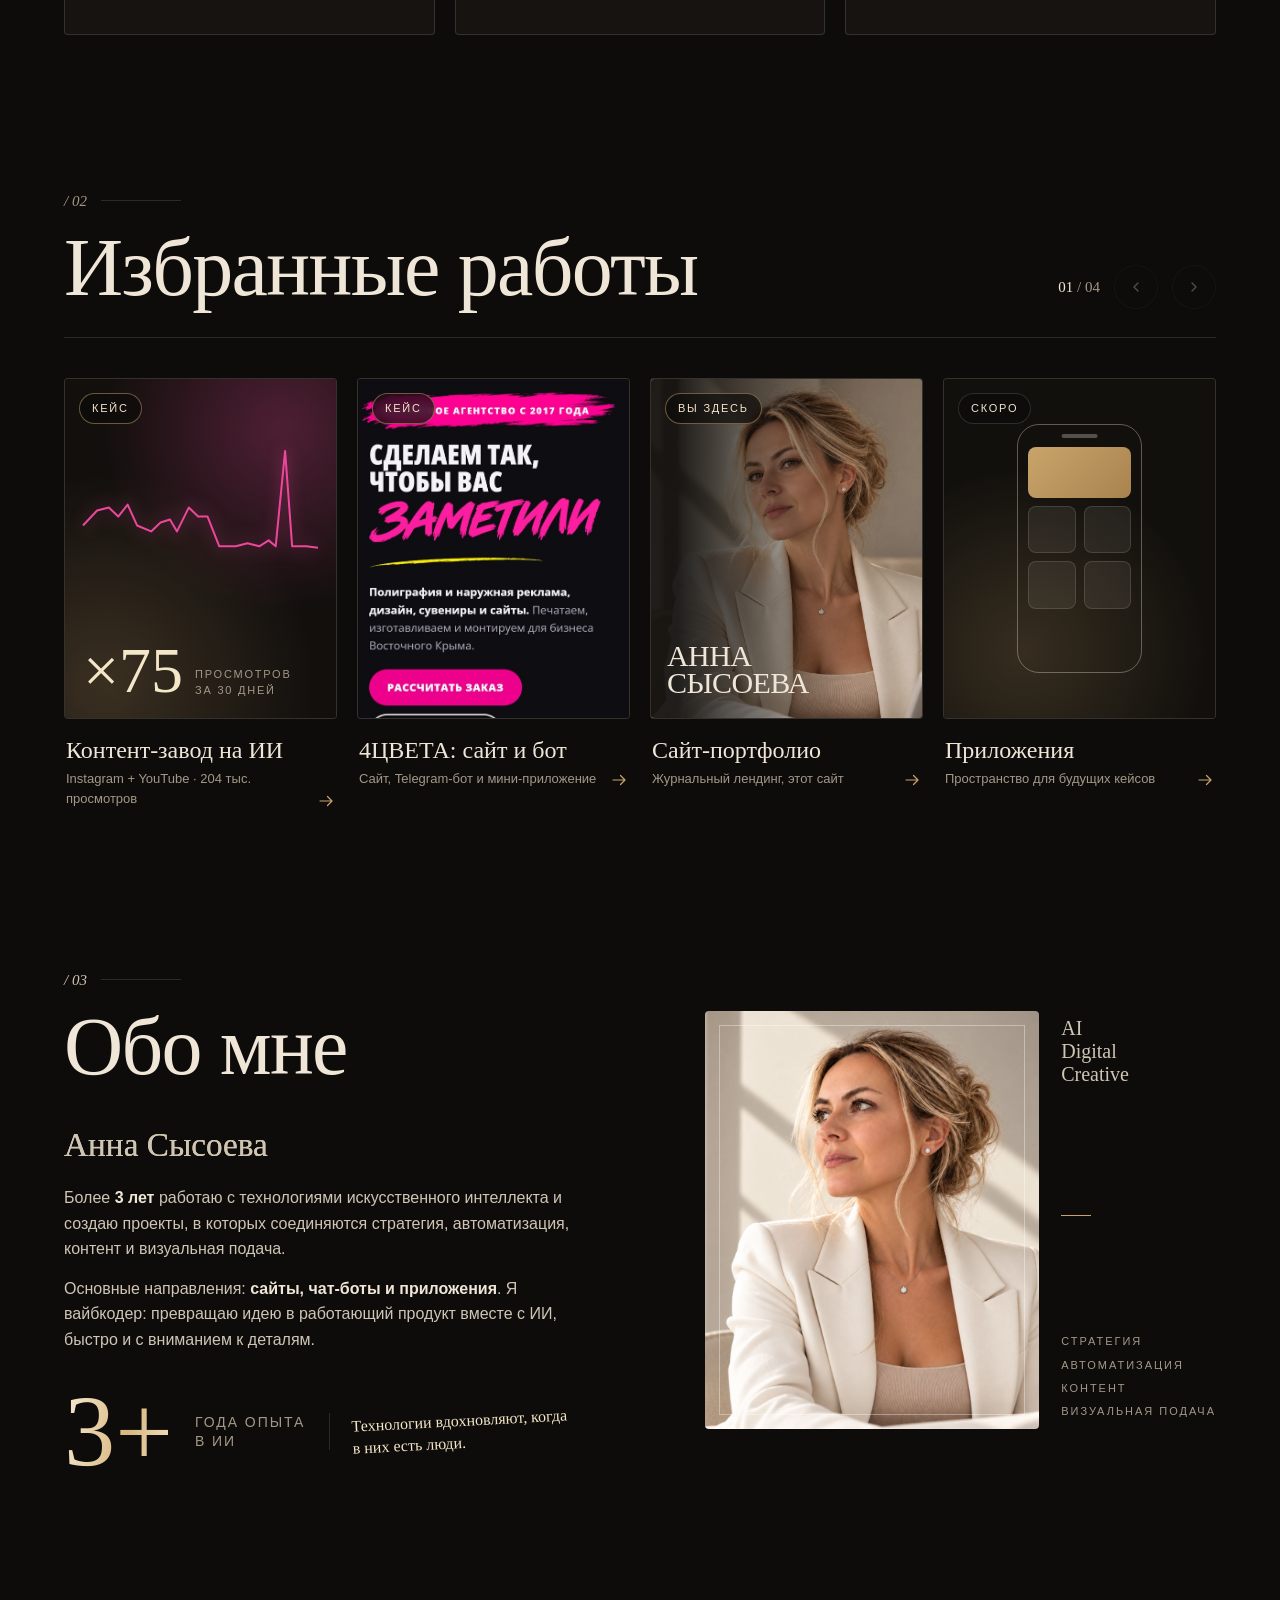
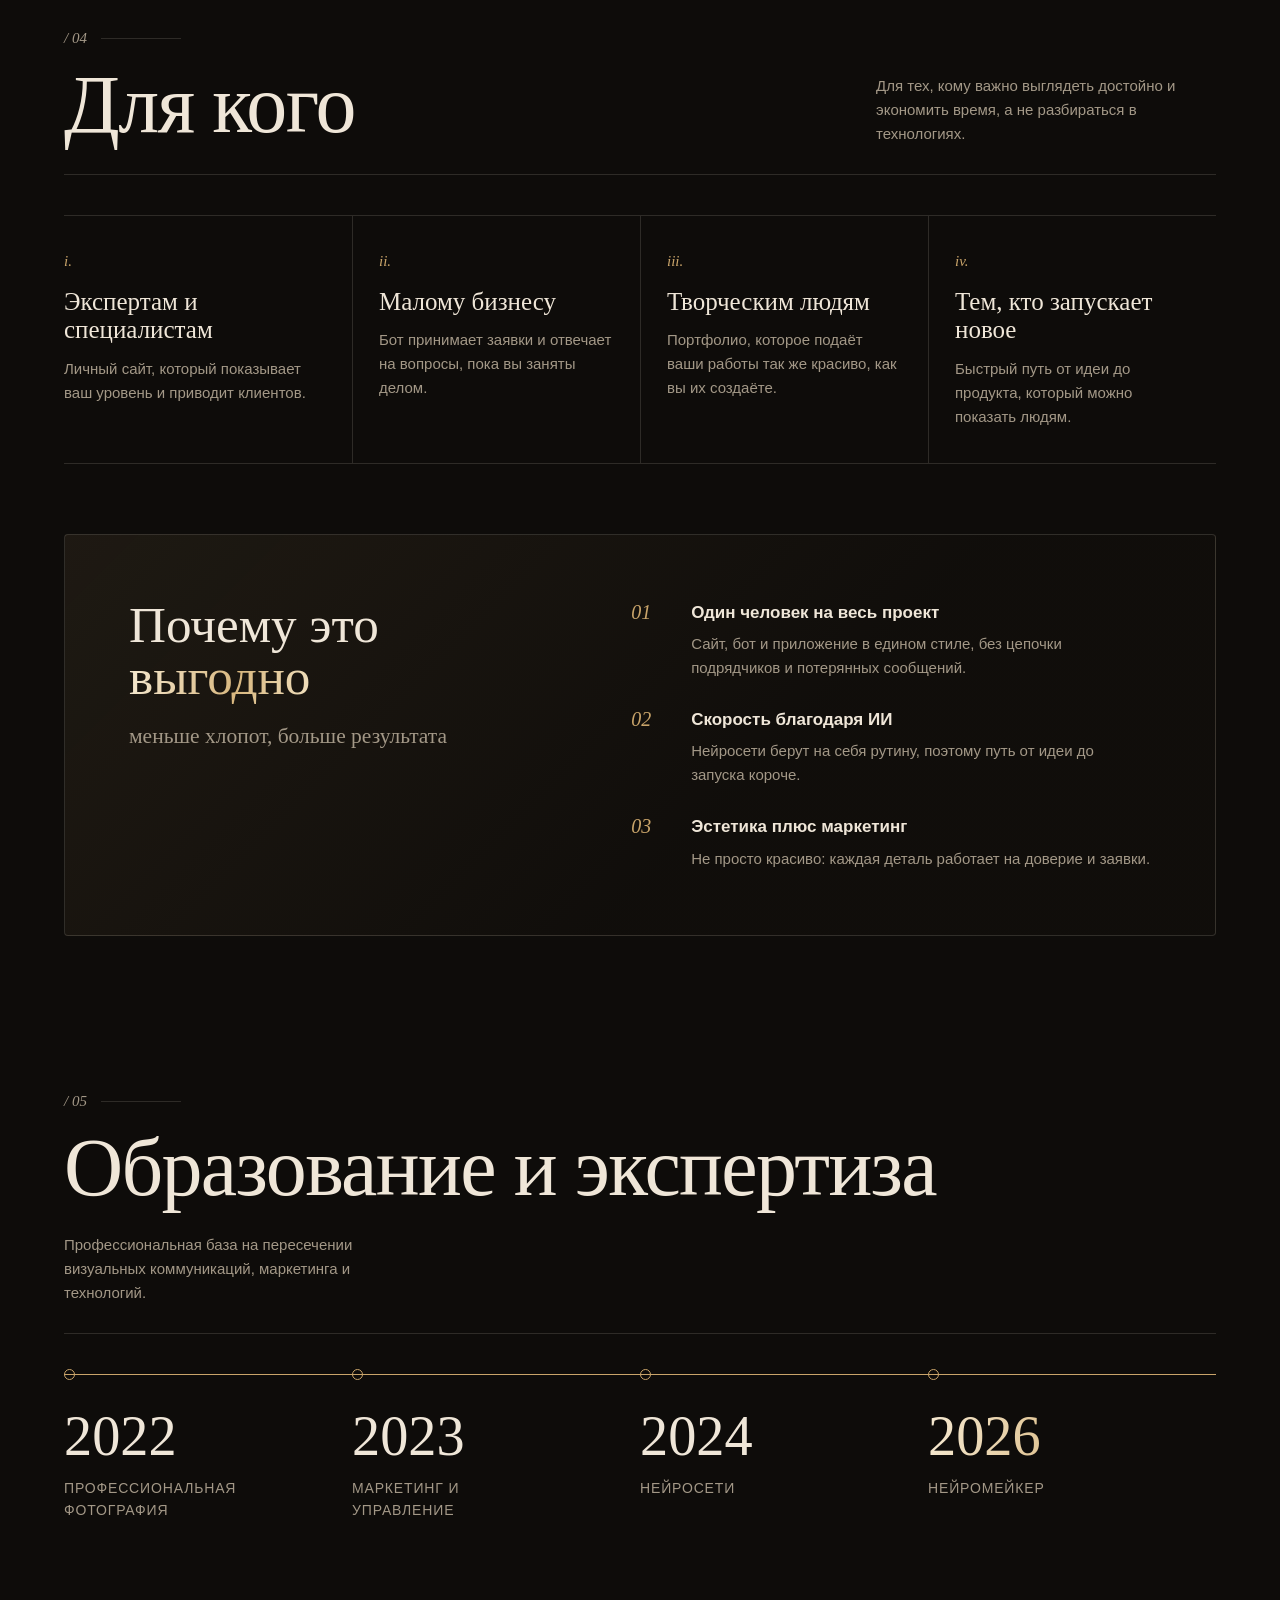
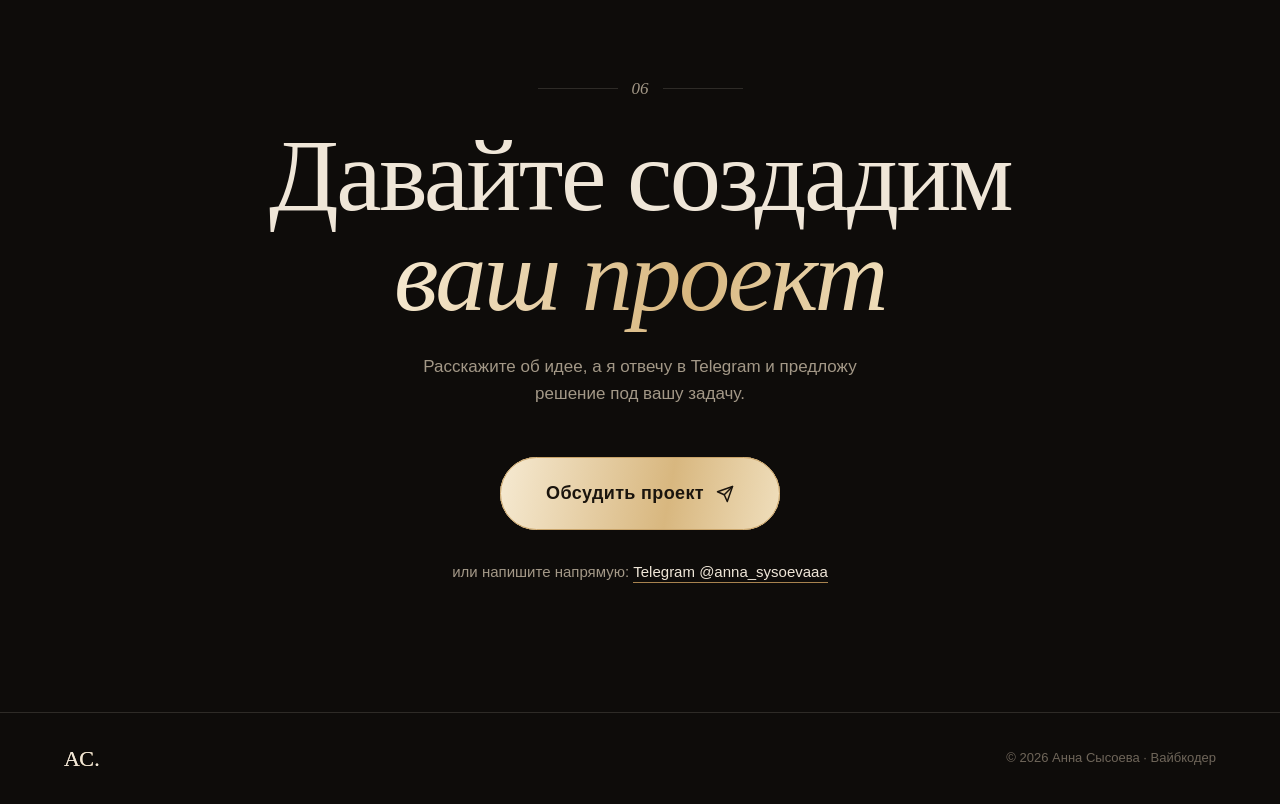
==== commit 321dfbe6: "Карточка 4ЦВЕТА: метка не перекрывает логотип Co-Authored-By: Claude Opus 5.5 <noreply@anthropic.com" ====
--- a/index.html
+++ b/index.html
@@ -267,7 +267,7 @@
 
   /* Мини-иллюстрации работ */
   .v-shot { position: absolute; inset: 0; }
-  .v-shot img { width: 100%; height: 100%; object-fit: cover; object-position: 50% 0; }
+  .v-shot img { width: 100%; height: 100%; object-fit: cover; object-position: 50% 22%; }
 
   .v-factory { position: absolute; inset: 0; padding: 60px 18px 20px; display: flex; flex-direction: column; justify-content: space-between;
     background: radial-gradient(circle at 80% 15%, rgba(236, 72, 153, .28), transparent 50%), radial-gradient(circle at 15% 90%, rgba(201, 164, 106, .22), transparent 55%), #120f0d; }
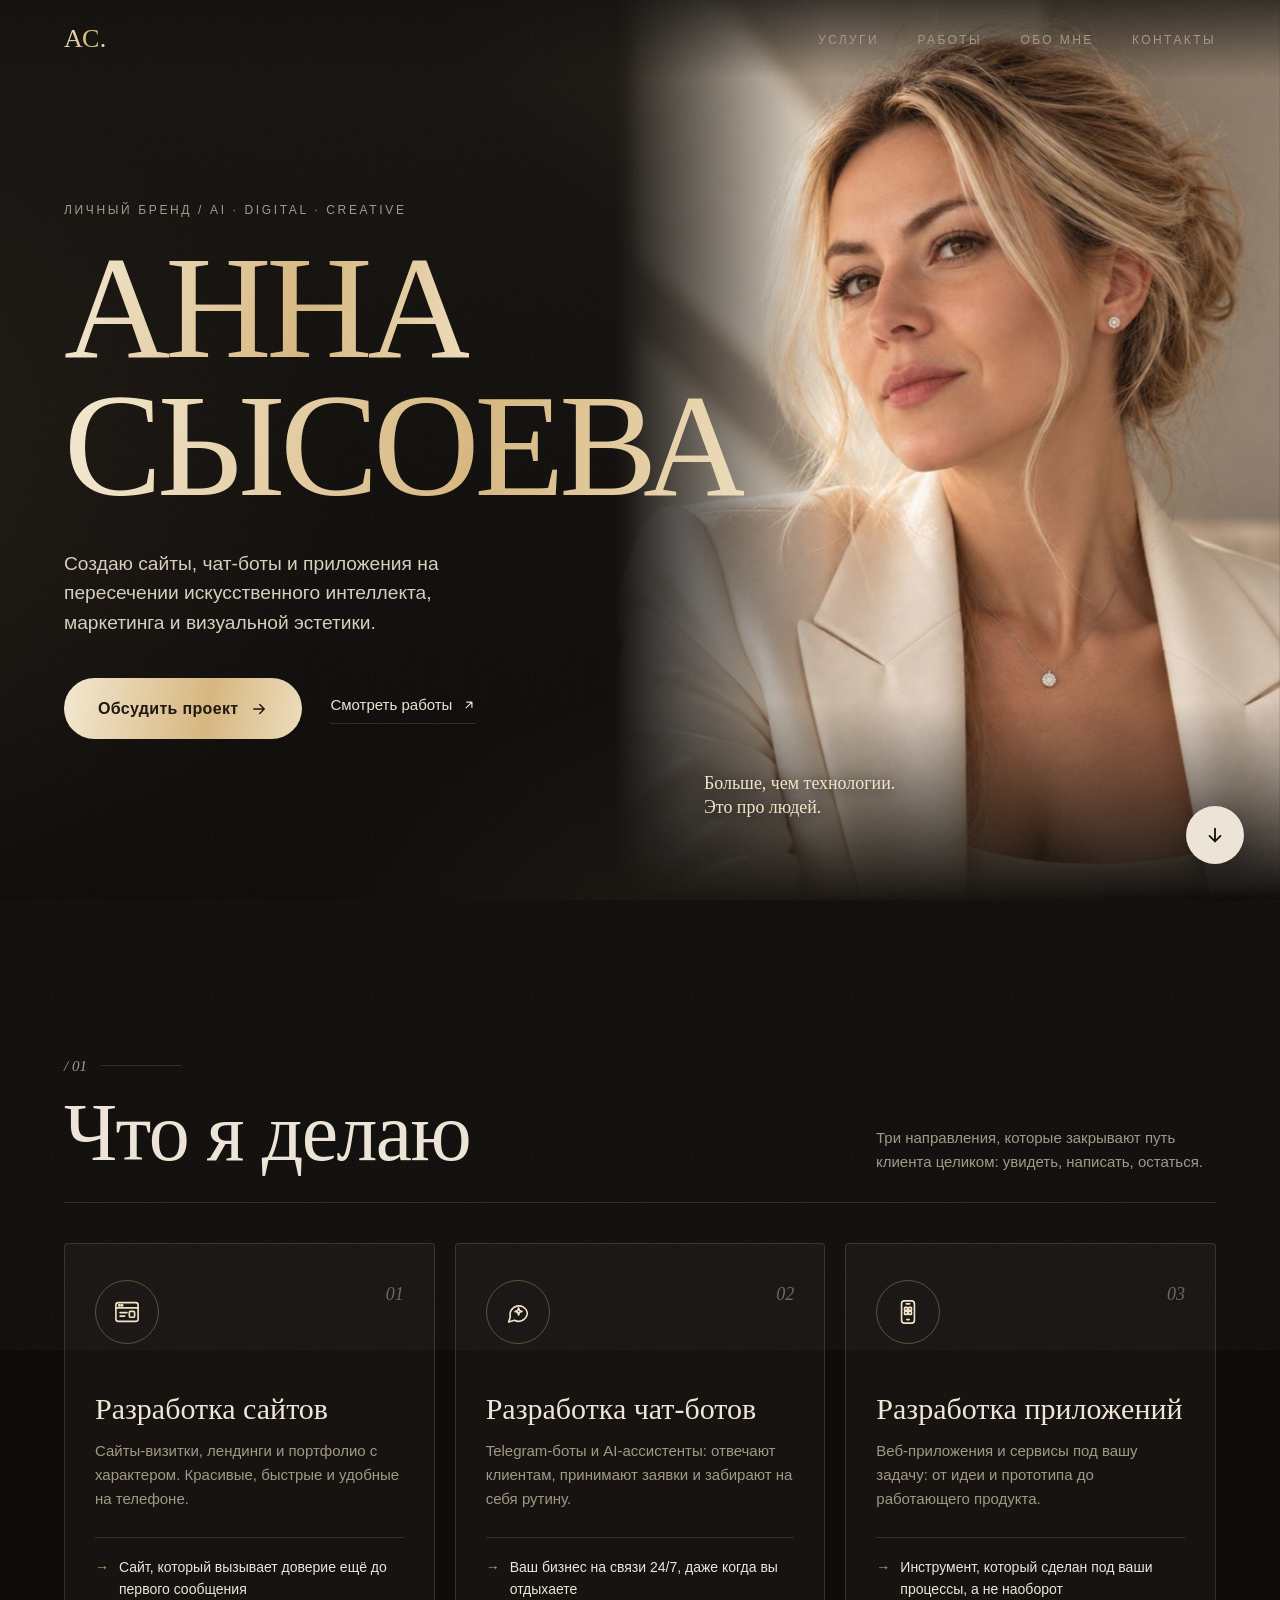
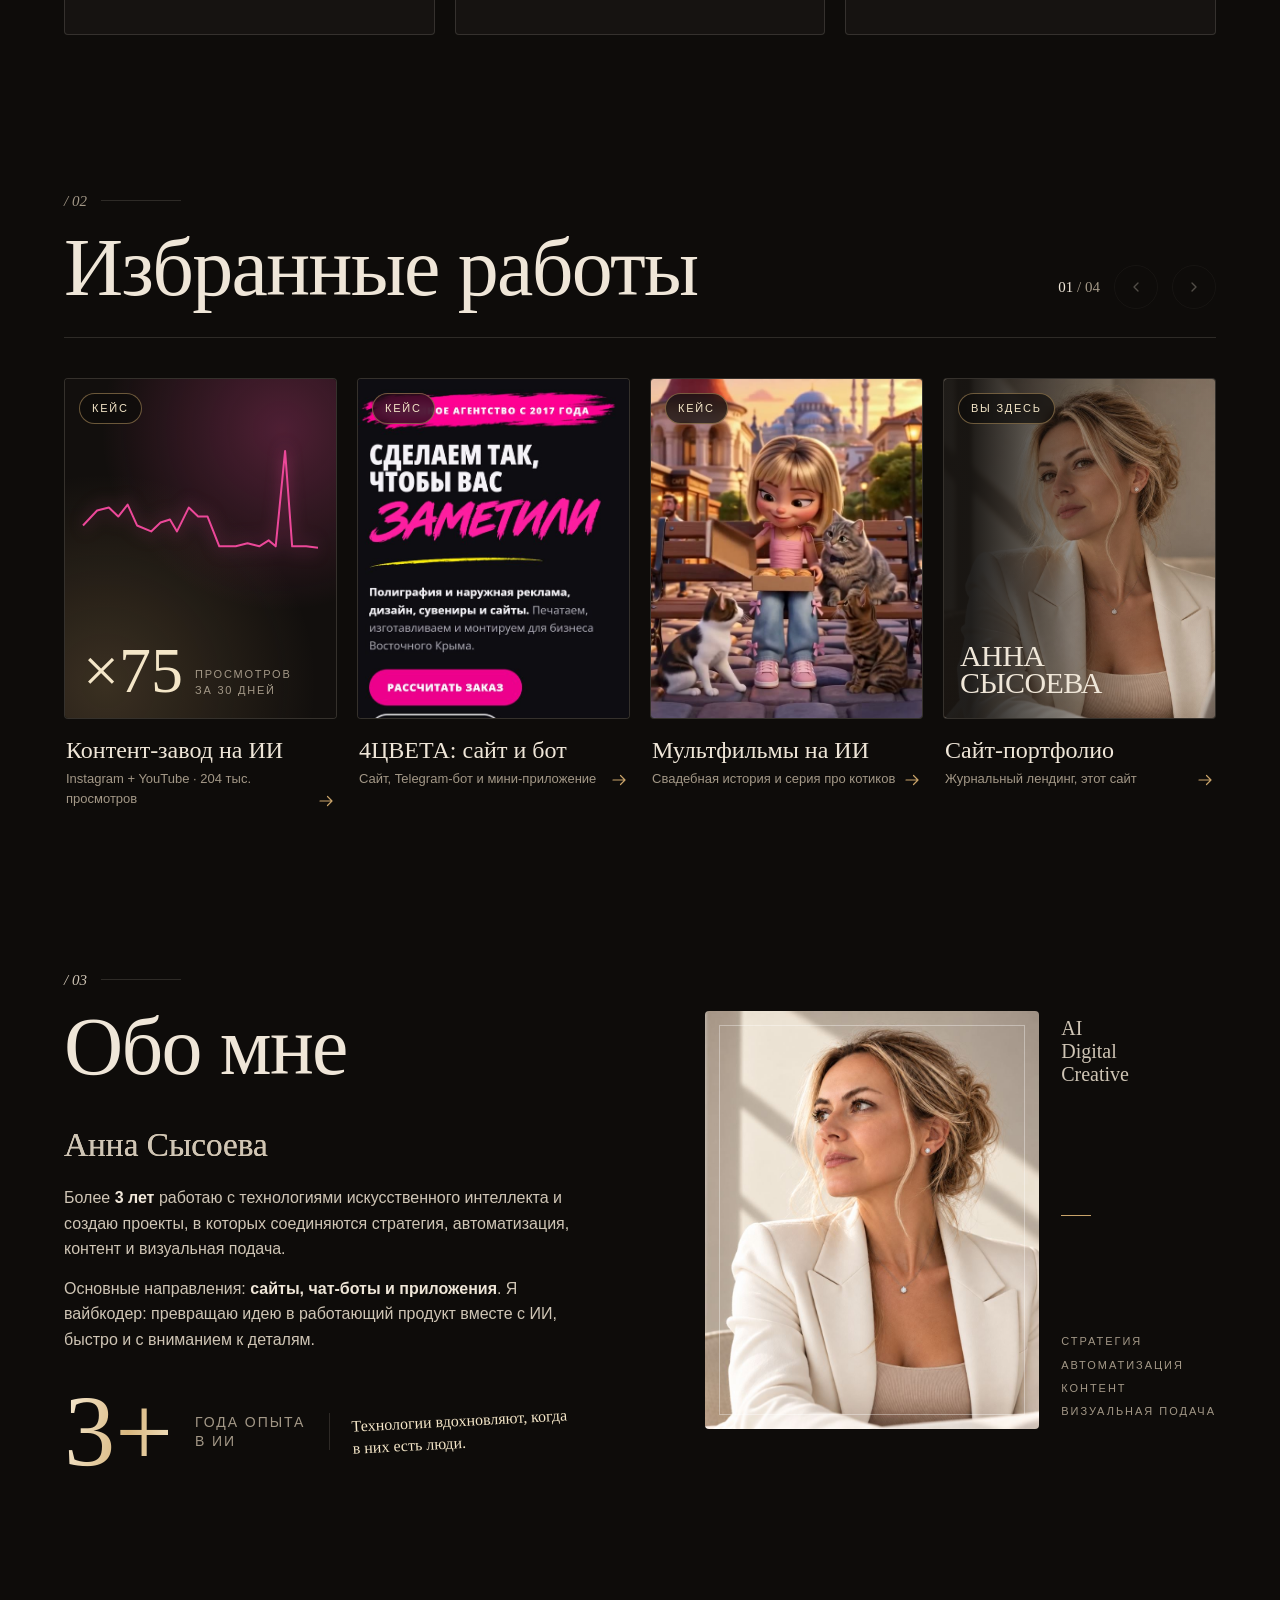
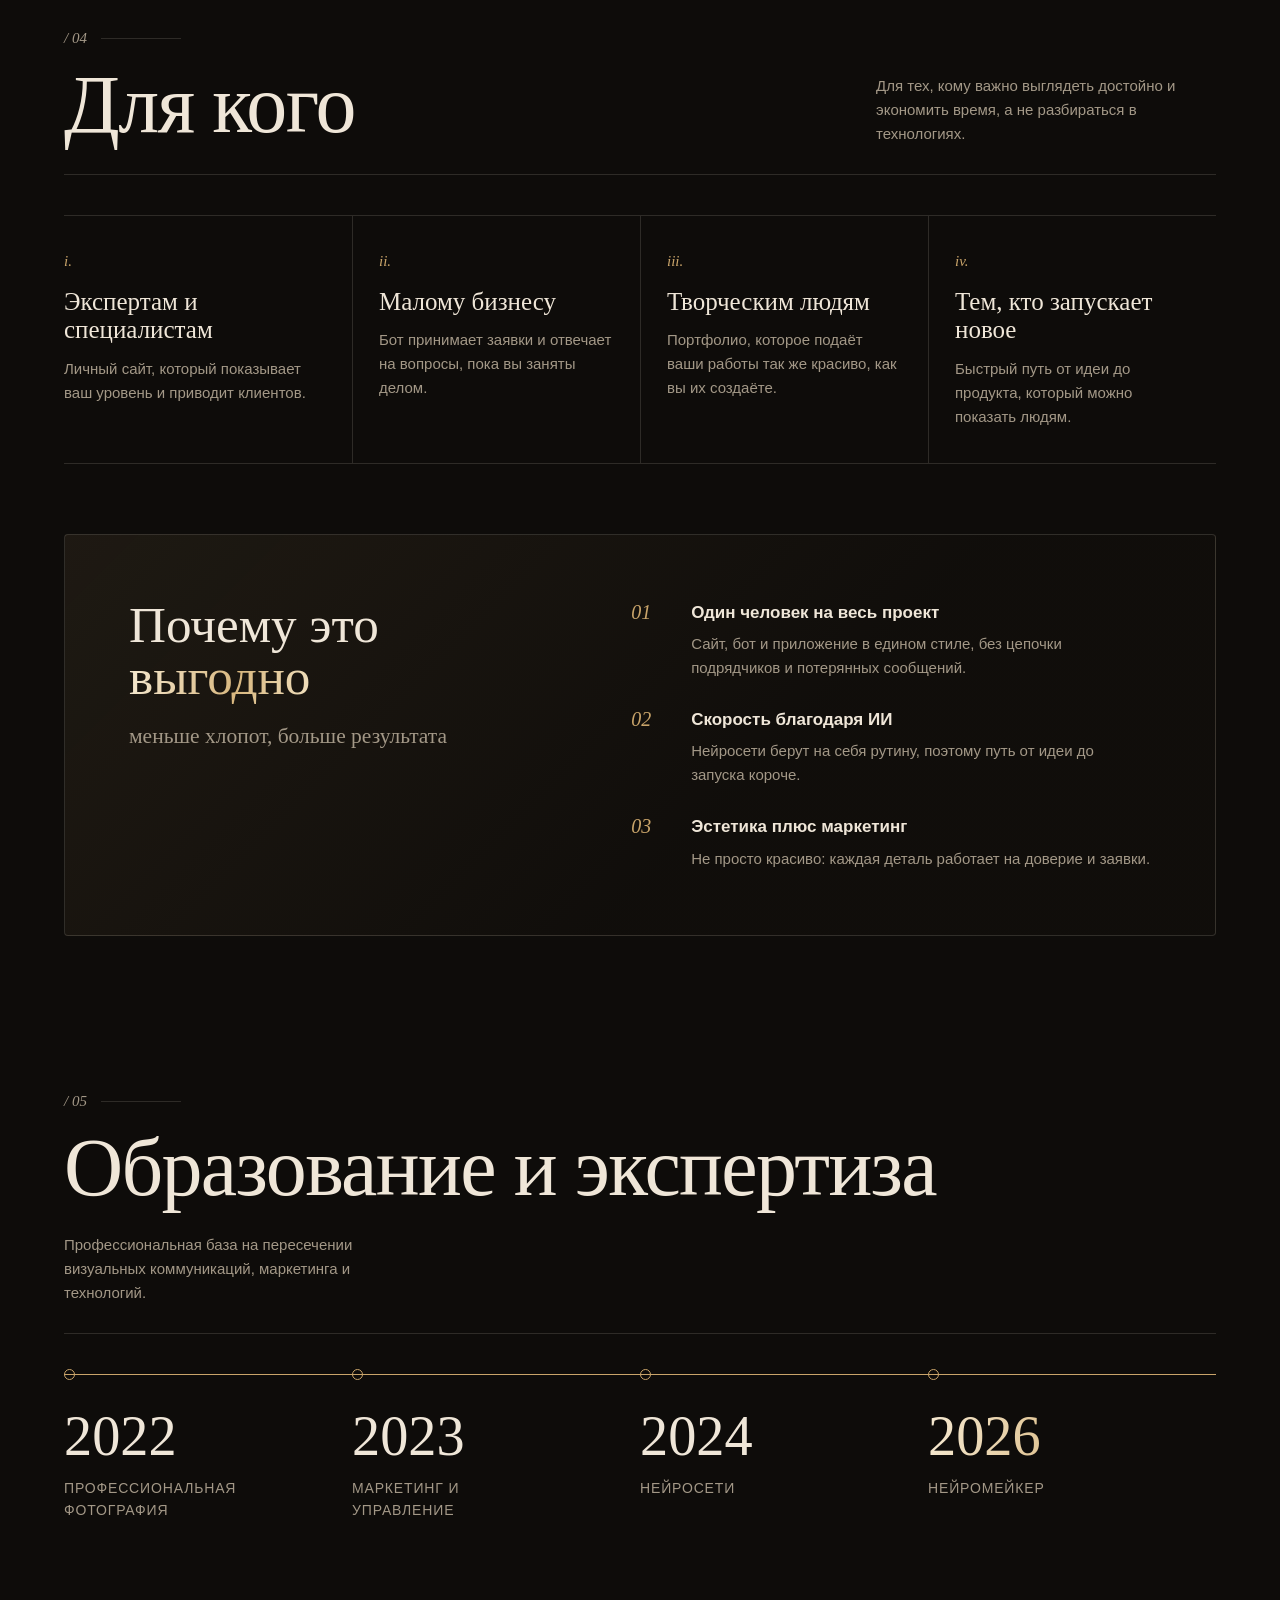
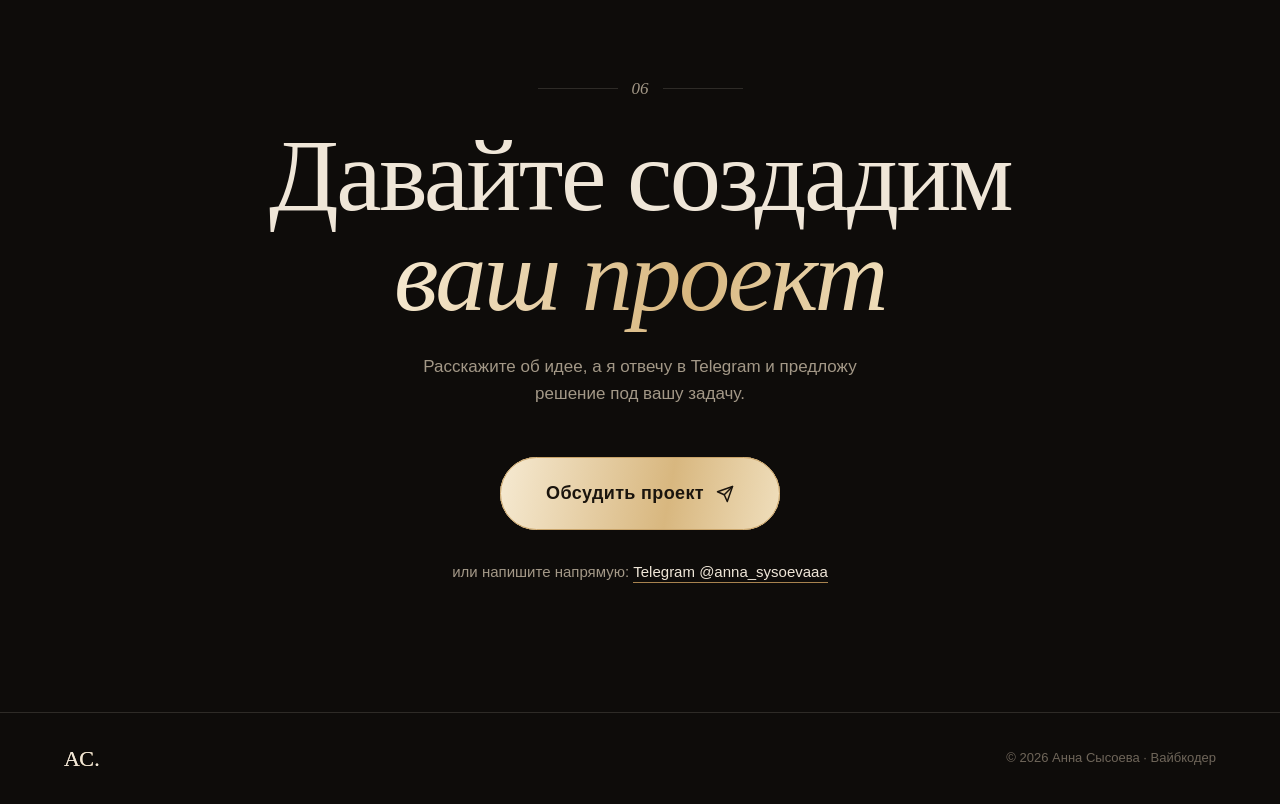
==== commit 02321854: "Add AI cartoons case: wedding film and cats series Co-Authored-By: Claude Opus 5.5 <noreply@anthropi" ====
--- a/index.html
+++ b/index.html
@@ -611,6 +611,17 @@
         </div>
       </a>
 
+      <a class="work" href="cases/cartoons.html">
+        <div class="work-visual">
+          <span class="badge ready">Кейс</span>
+          <div class="v-shot" aria-hidden="true"><img src="img/cases/cats-1.jpg" alt="" width="1280" height="720" loading="lazy" style="object-position:50% 50%"></div>
+        </div>
+        <div class="work-info">
+          <div><h3>Мультфильмы на ИИ</h3><span>Свадебная история и серия про котиков</span></div>
+          <svg viewBox="0 0 24 24" fill="none" stroke="currentColor" stroke-width="1.6" stroke-linecap="round" stroke-linejoin="round" aria-hidden="true"><path d="M4 12h16M14 6l6 6-6 6"/></svg>
+        </div>
+      </a>
+
       <a class="work" href="#top">
         <div class="work-visual">
           <span class="badge ready">Вы здесь</span>
@@ -623,18 +634,6 @@
       </a>
 
       
-      <div class="work">
-        <div class="work-visual">
-          <span class="badge">Скоро</span>
-          <div class="v-app" aria-hidden="true">
-            <div class="phone"><i></i><i></i><i></i><i></i><i></i></div>
-          </div>
-        </div>
-        <div class="work-info">
-          <div><h3>Приложения</h3><span>Пространство для будущих кейсов</span></div>
-          <svg viewBox="0 0 24 24" fill="none" stroke="currentColor" stroke-width="1.6" stroke-linecap="round" stroke-linejoin="round" aria-hidden="true"><path d="M4 12h16M14 6l6 6-6 6"/></svg>
-        </div>
-      </div>
     </div>
   </section>
 
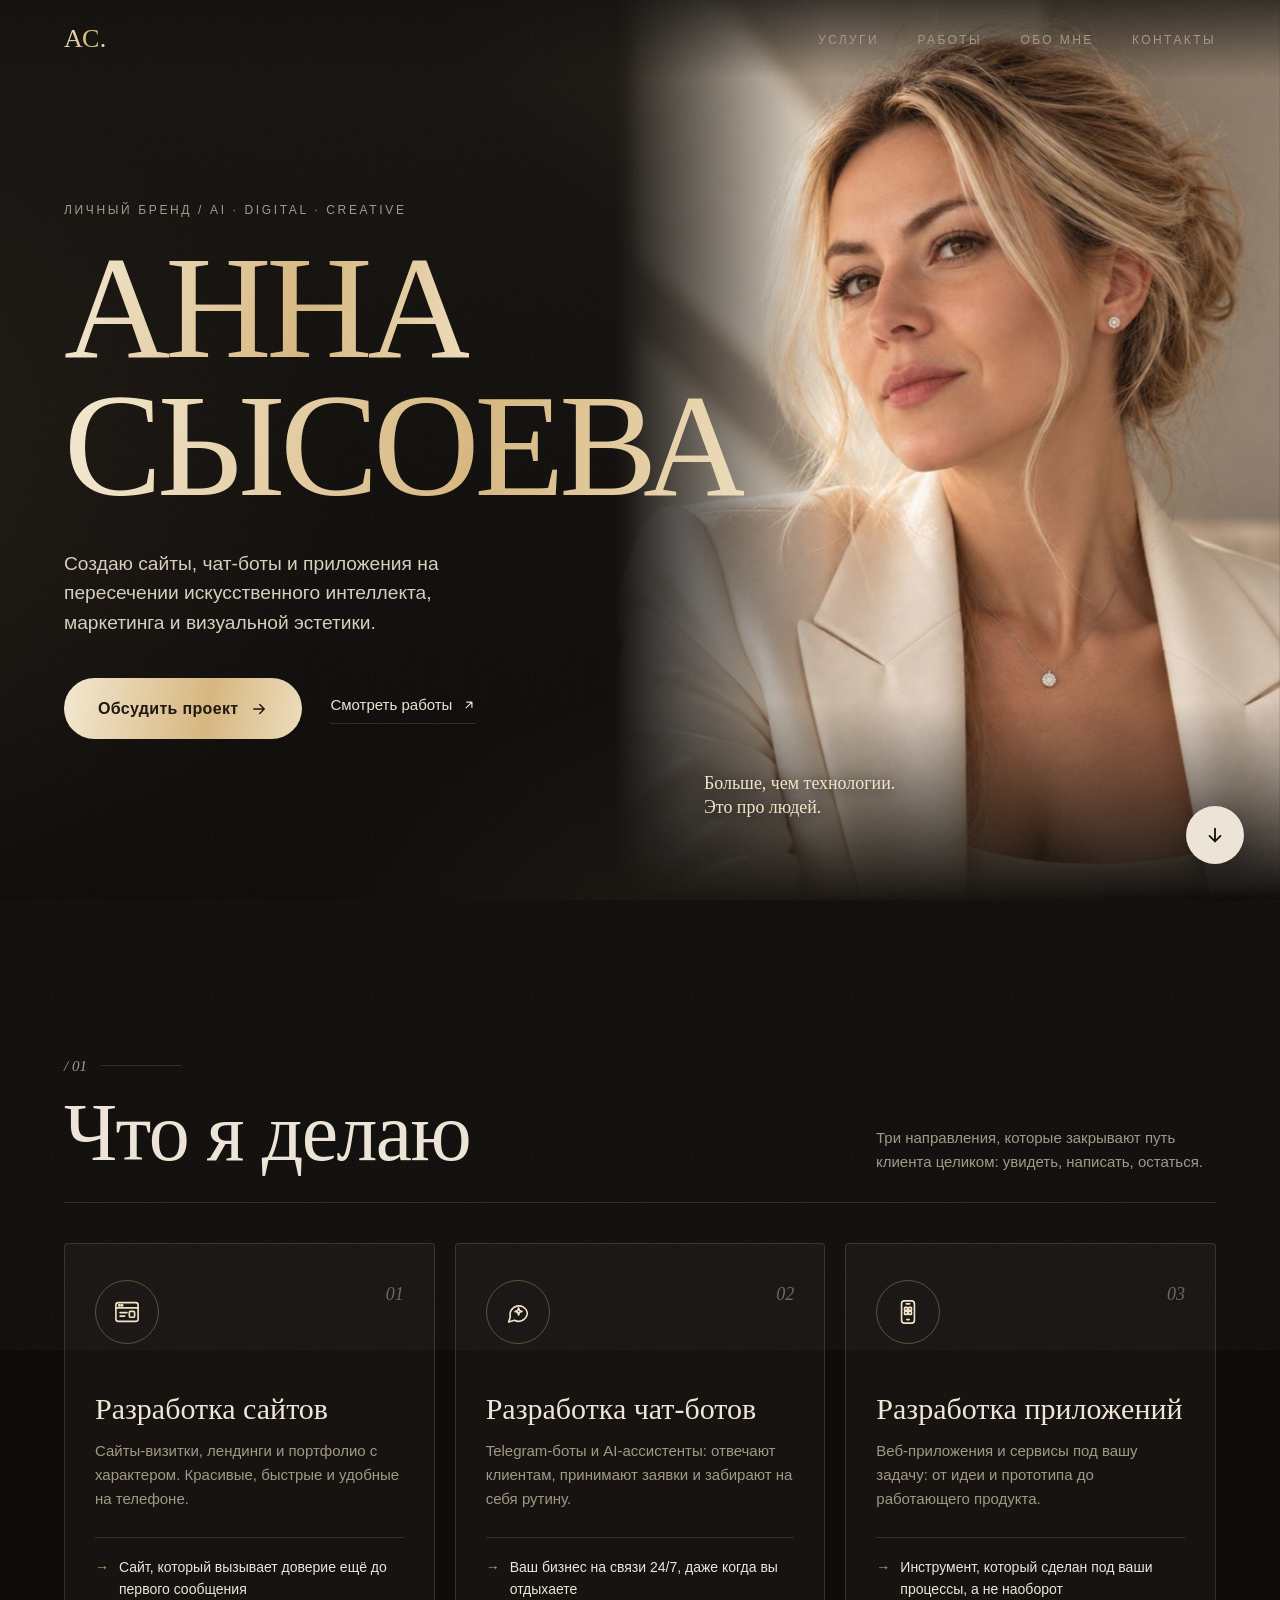
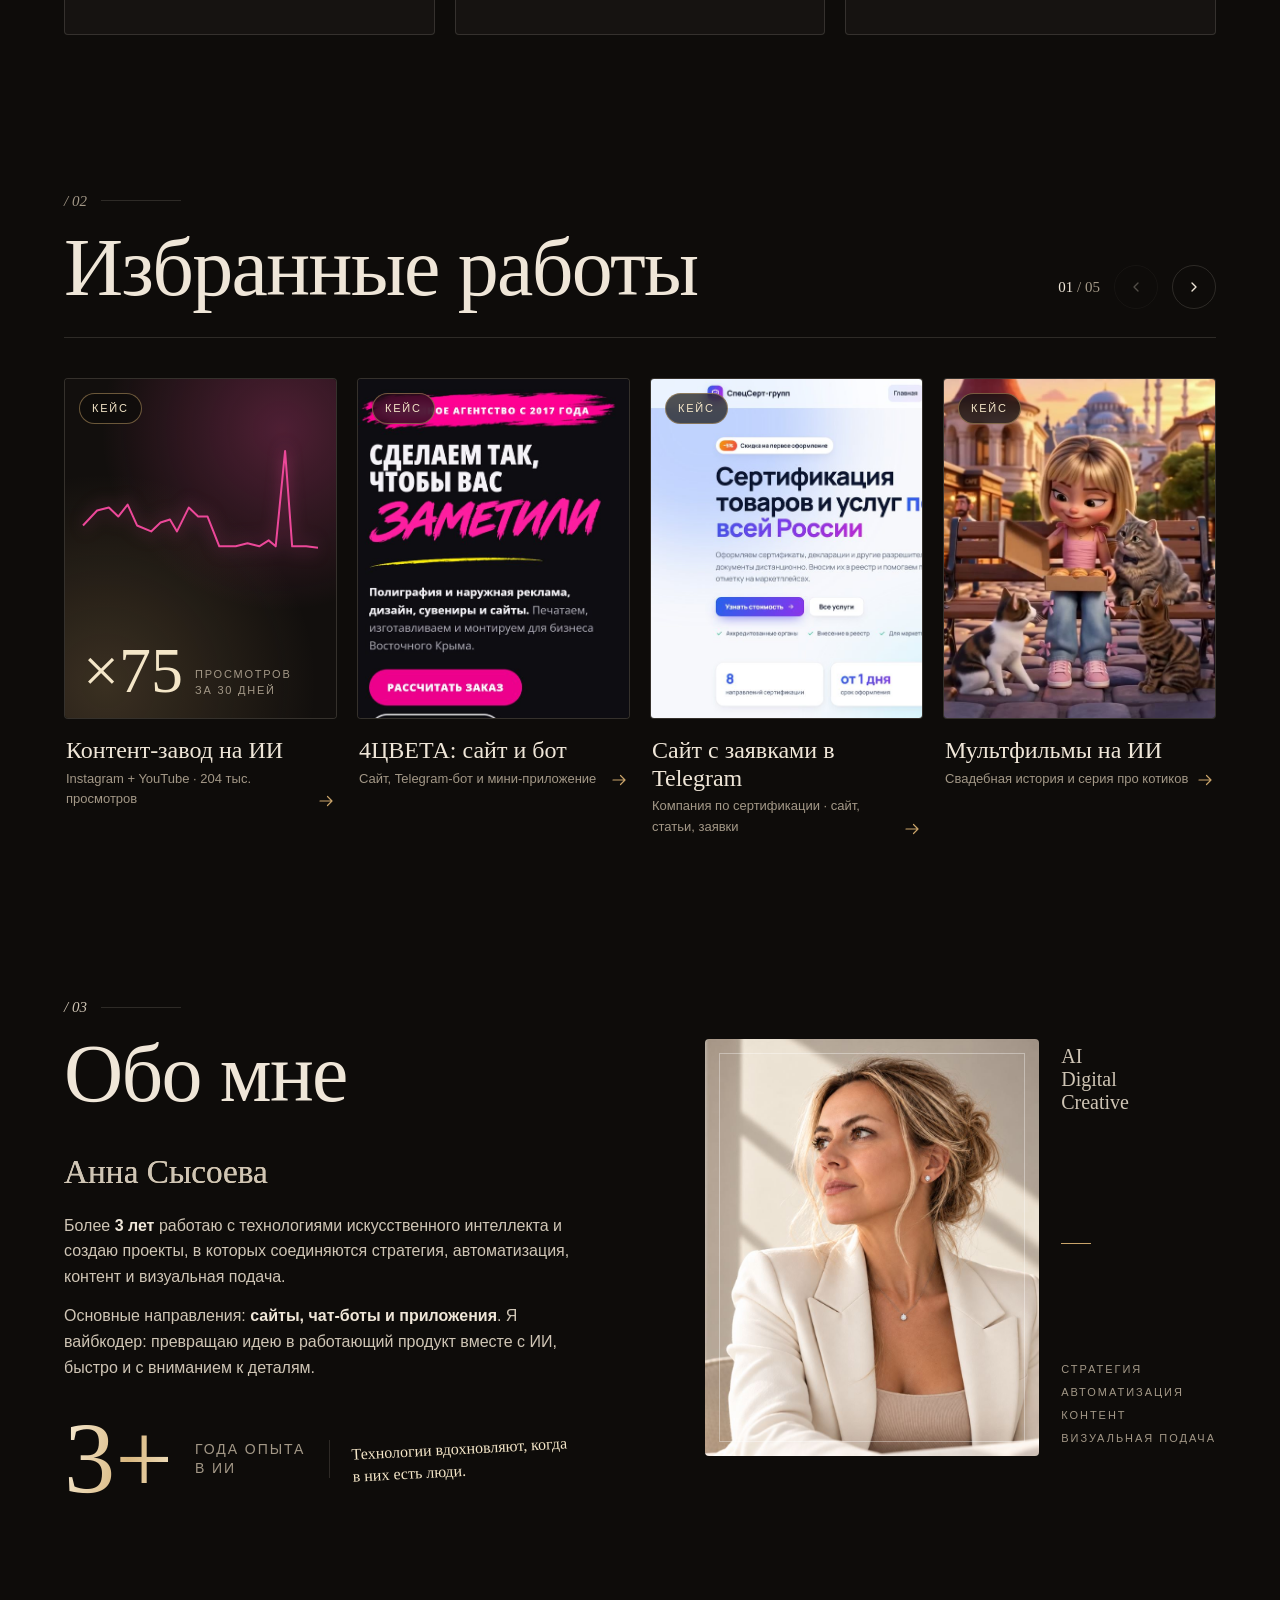
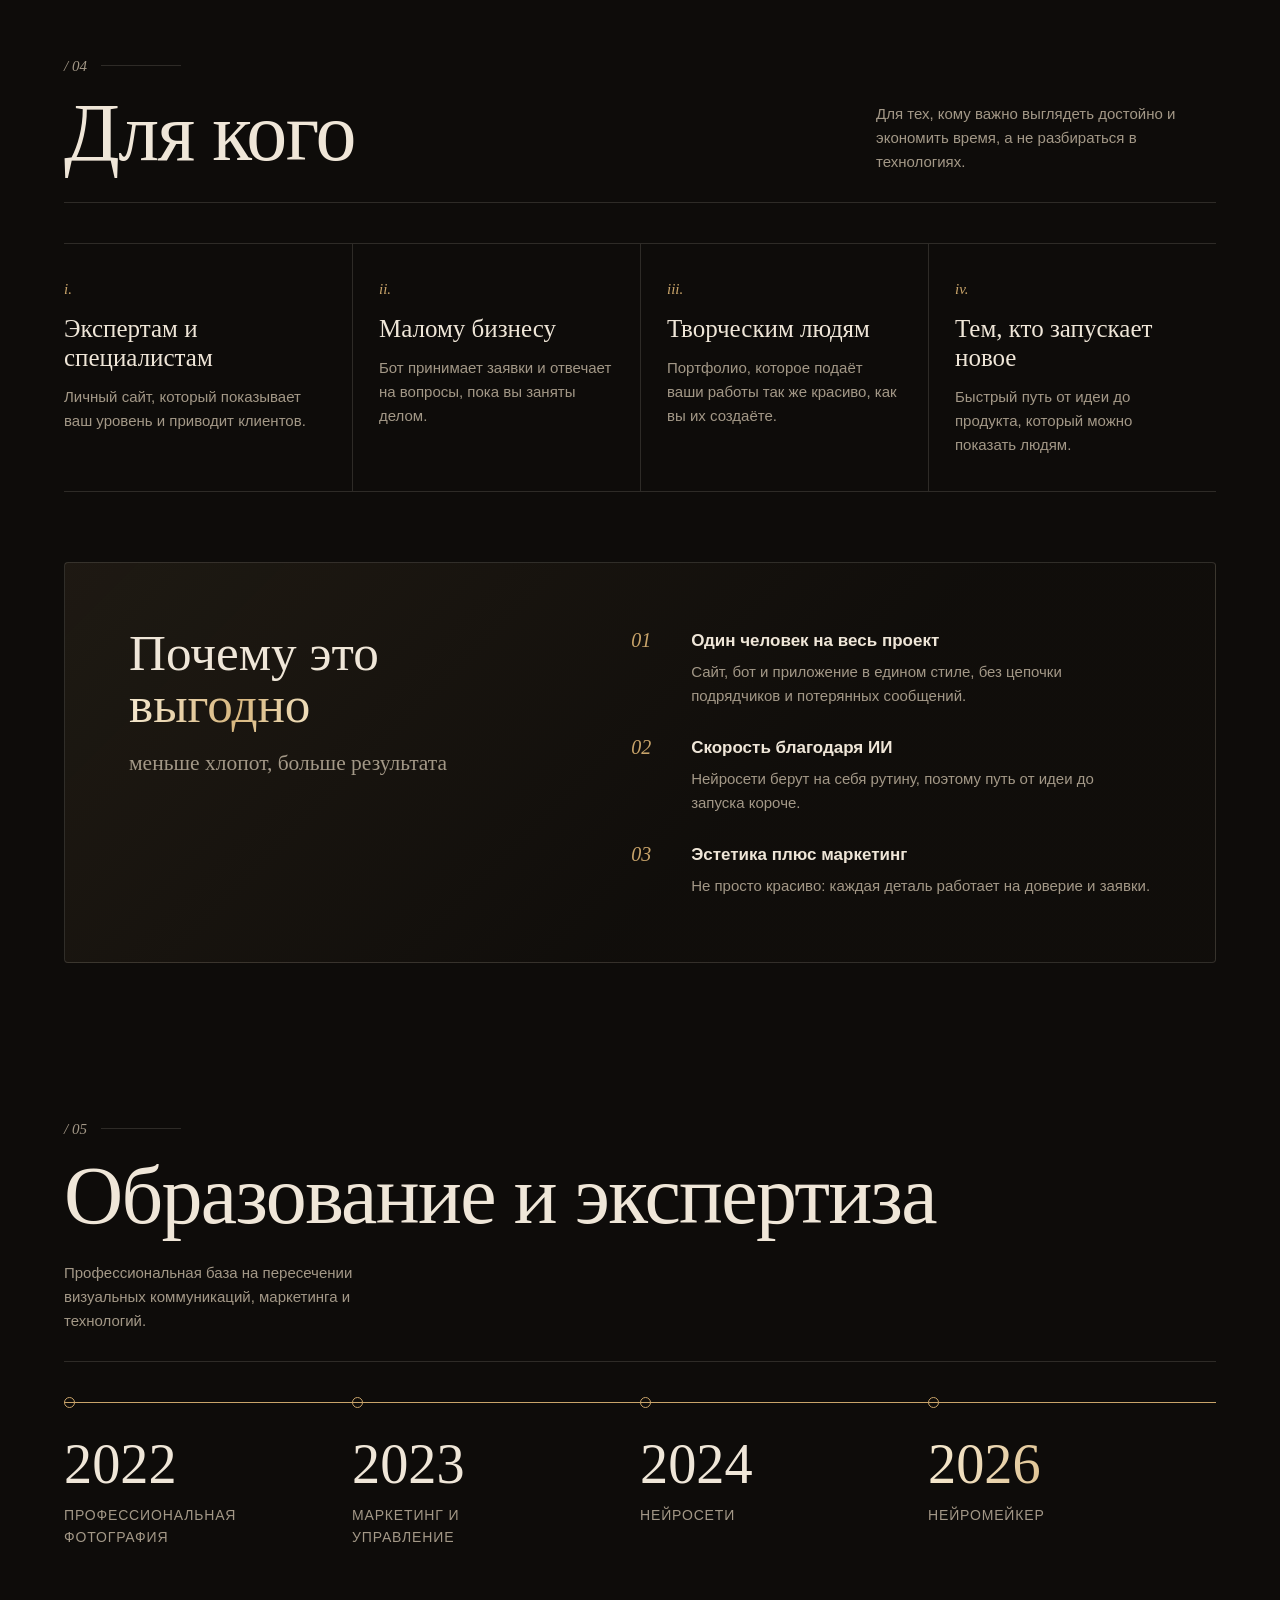
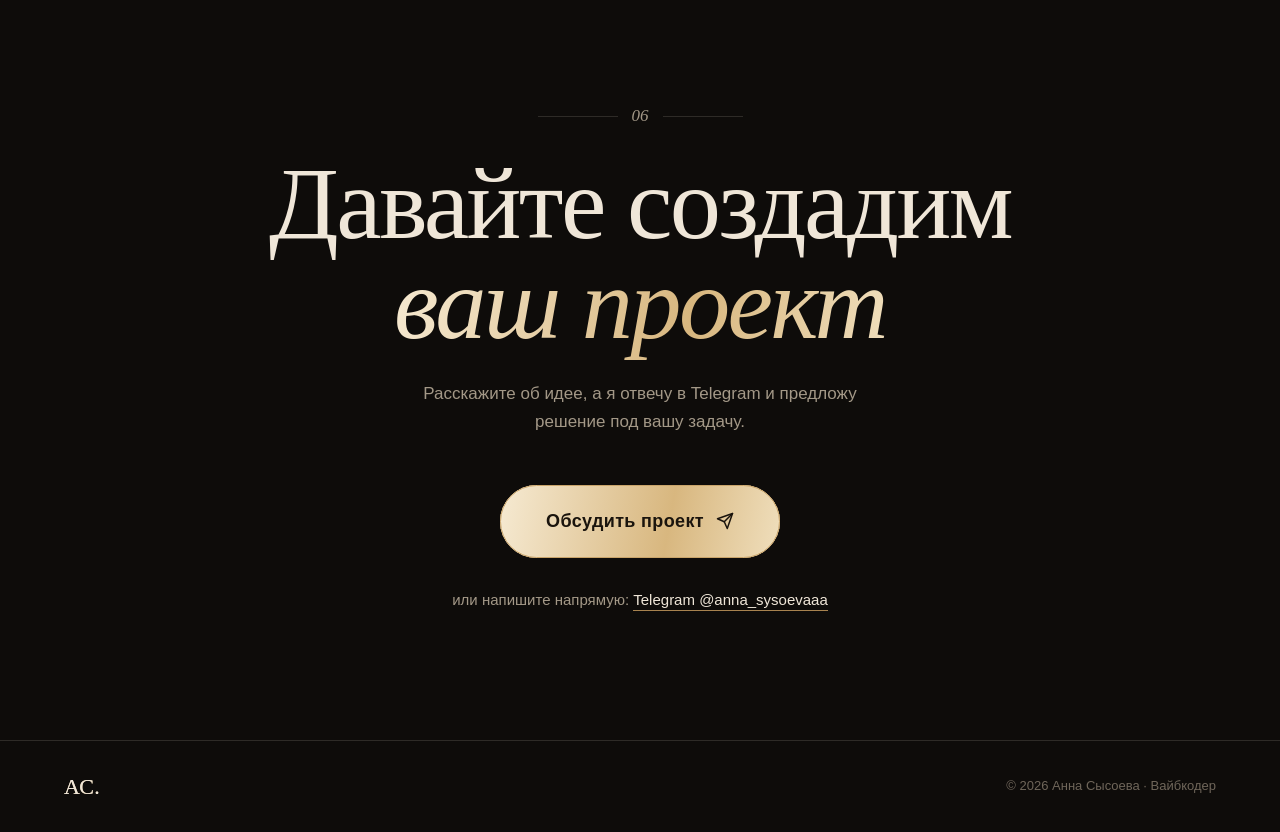
==== commit 6f1d3606: "Add certification site case: redesign, SEO articles, Telegram leads Co-Authored-By: Claude Opus 5.5 " ====
--- a/index.html
+++ b/index.html
@@ -611,6 +611,17 @@
         </div>
       </a>
 
+      <a class="work" href="cases/certification-site.html">
+        <div class="work-visual">
+          <span class="badge ready">Кейс</span>
+          <div class="v-shot" aria-hidden="true"><img src="img/cases/ss-new.jpg" alt="" width="1200" height="700" loading="lazy" style="object-position:0% 50%"></div>
+        </div>
+        <div class="work-info">
+          <div><h3>Сайт с заявками в Telegram</h3><span>Компания по сертификации · сайт, статьи, заявки</span></div>
+          <svg viewBox="0 0 24 24" fill="none" stroke="currentColor" stroke-width="1.6" stroke-linecap="round" stroke-linejoin="round" aria-hidden="true"><path d="M4 12h16M14 6l6 6-6 6"/></svg>
+        </div>
+      </a>
+
       <a class="work" href="cases/cartoons.html">
         <div class="work-visual">
           <span class="badge ready">Кейс</span>
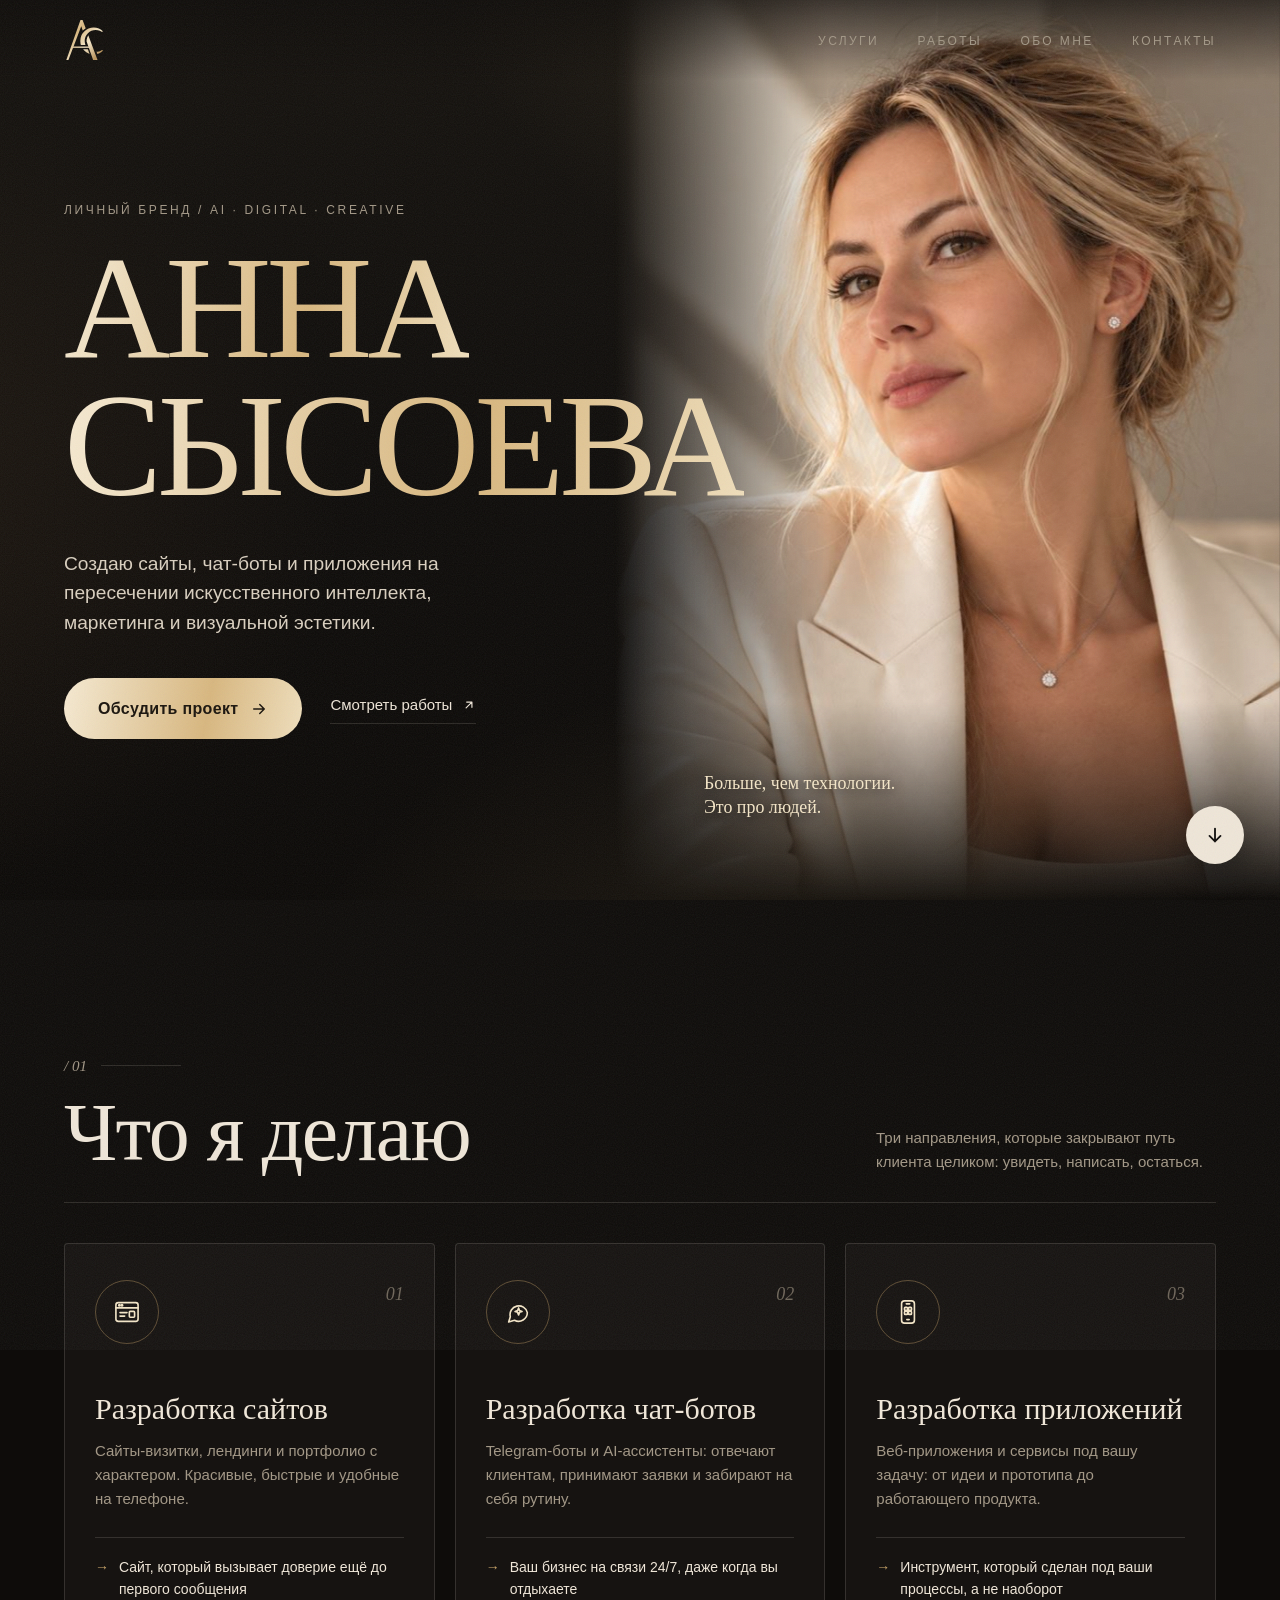
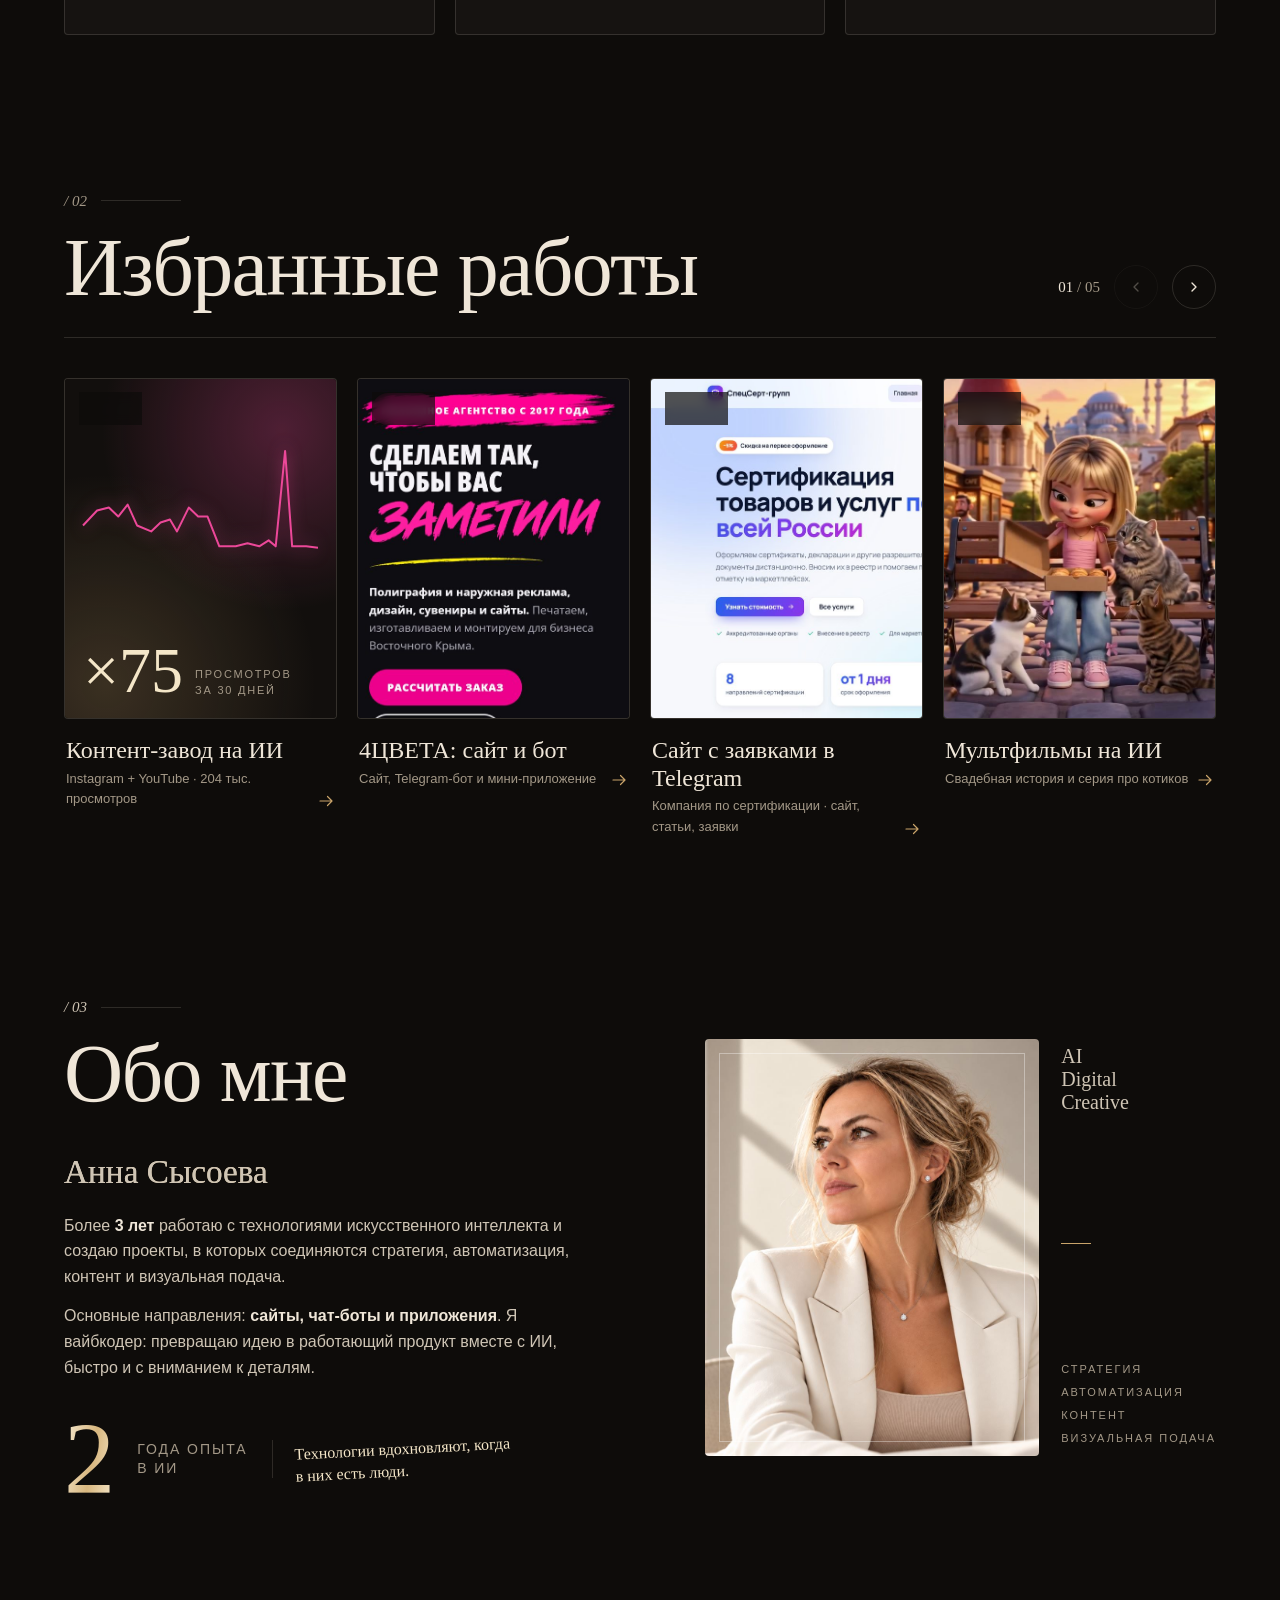
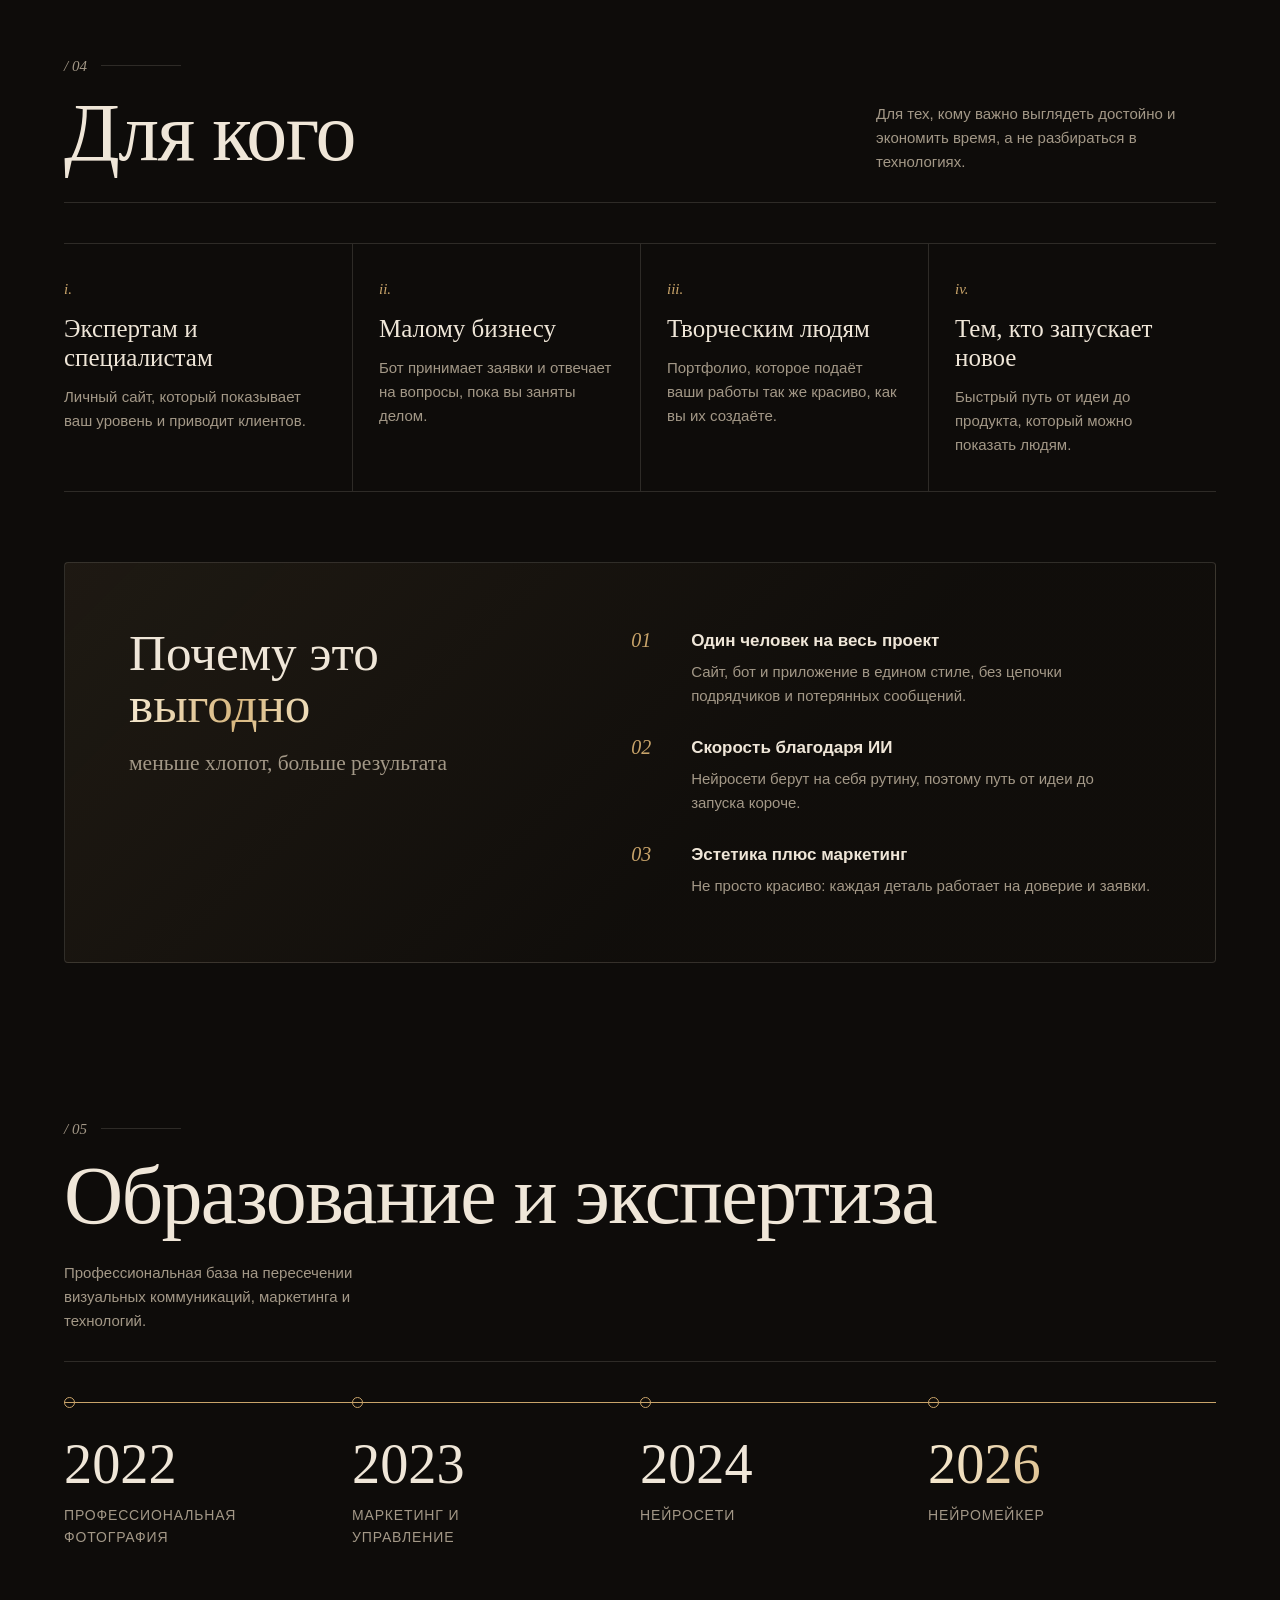
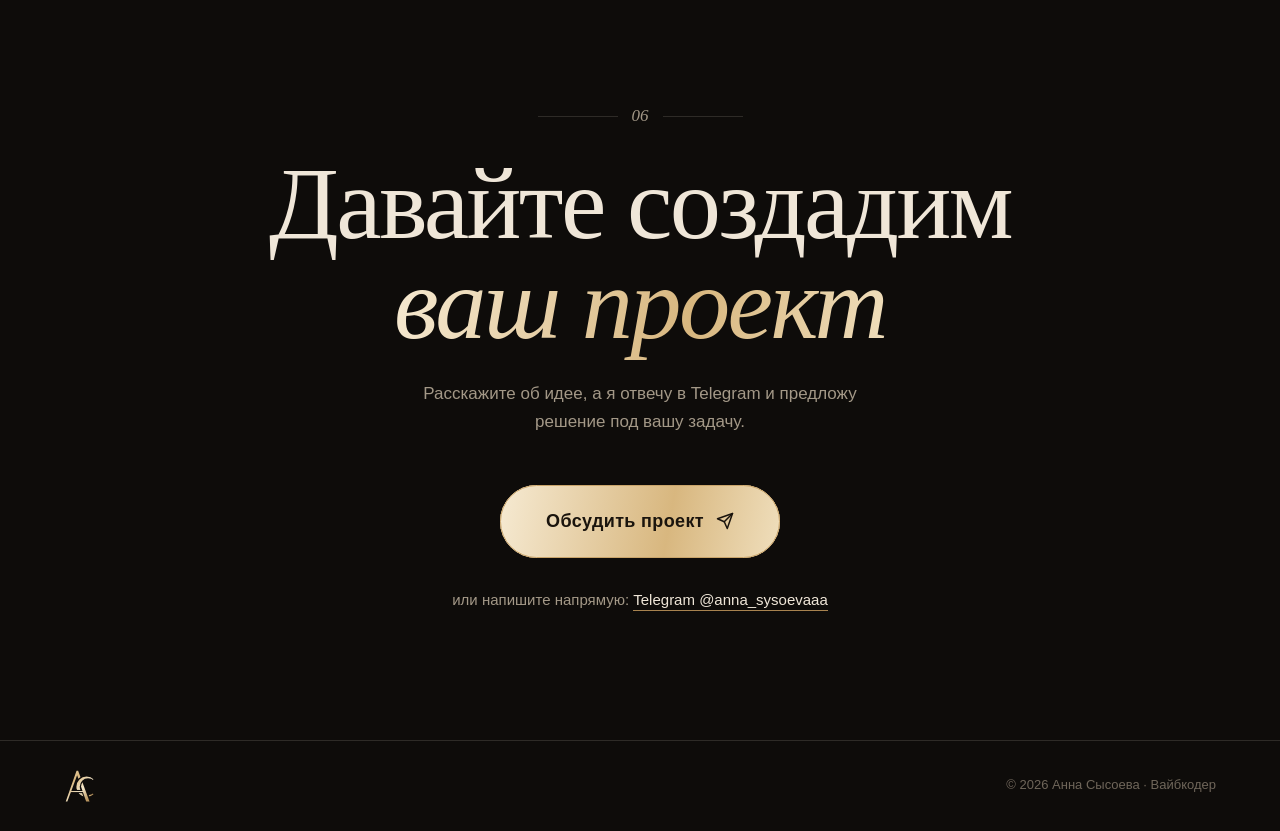
==== commit 2105f644: "Replace text logo with interlaced АС monogram, add favicon Co-Authored-By: Claude Opus 5.5 <noreply@" ====
--- a/index.html
+++ b/index.html
@@ -4,6 +4,8 @@
 <meta charset="UTF-8">
 <meta name="viewport" content="width=device-width, initial-scale=1.0, viewport-fit=cover">
 <title>Анна Сысоева — сайты, чат-боты и приложения</title>
+<link rel="icon" href="img/favicon.svg?v=1" type="image/svg+xml">
+<link rel="apple-touch-icon" href="img/apple-touch-icon.png?v=1">
 <meta name="description" content="Анна Сысоева — вайбкодер. Разработка сайтов, чат-ботов и приложений на пересечении ИИ, маркетинга и визуальной эстетики.">
 <meta name="theme-color" content="#0e0c0a">
 <script>document.documentElement.classList.add('js');</script>
@@ -398,6 +400,8 @@
     max-width: 1360px; margin: 0 auto;
   }
   footer .logo { font-size: 22px; color: var(--cream); }
+  .logo img { display: block; height: 44px; width: auto; }
+  footer .logo img { height: 34px; }
 
   /* ---------- Круглая кнопка «вниз» ---------- */
   .scroll-btn {
@@ -472,7 +476,7 @@
 
 <!-- ============ Навигация ============ -->
 <header class="nav" id="nav">
-  <a class="logo gold" href="#top" aria-label="На главную">АС.</a>
+  <a class="logo gold" href="#top" aria-label="На главную"><img src="img/logo.svg?v=1" alt="АС" width="48" height="46"></a>
   <nav aria-label="Разделы">
     <ul>
       <li><a href="#services">Услуги</a></li>
@@ -744,7 +748,7 @@
 </main>
 
 <footer>
-  <a class="logo gold" href="#top">АС.</a>
+  <a class="logo gold" href="#top" aria-label="На главную"><img src="img/logo.svg?v=1" alt="АС" width="48" height="46"></a>
   <span>© <span id="year"></span> Анна Сысоева · Вайбкодер</span>
 </footer>
 
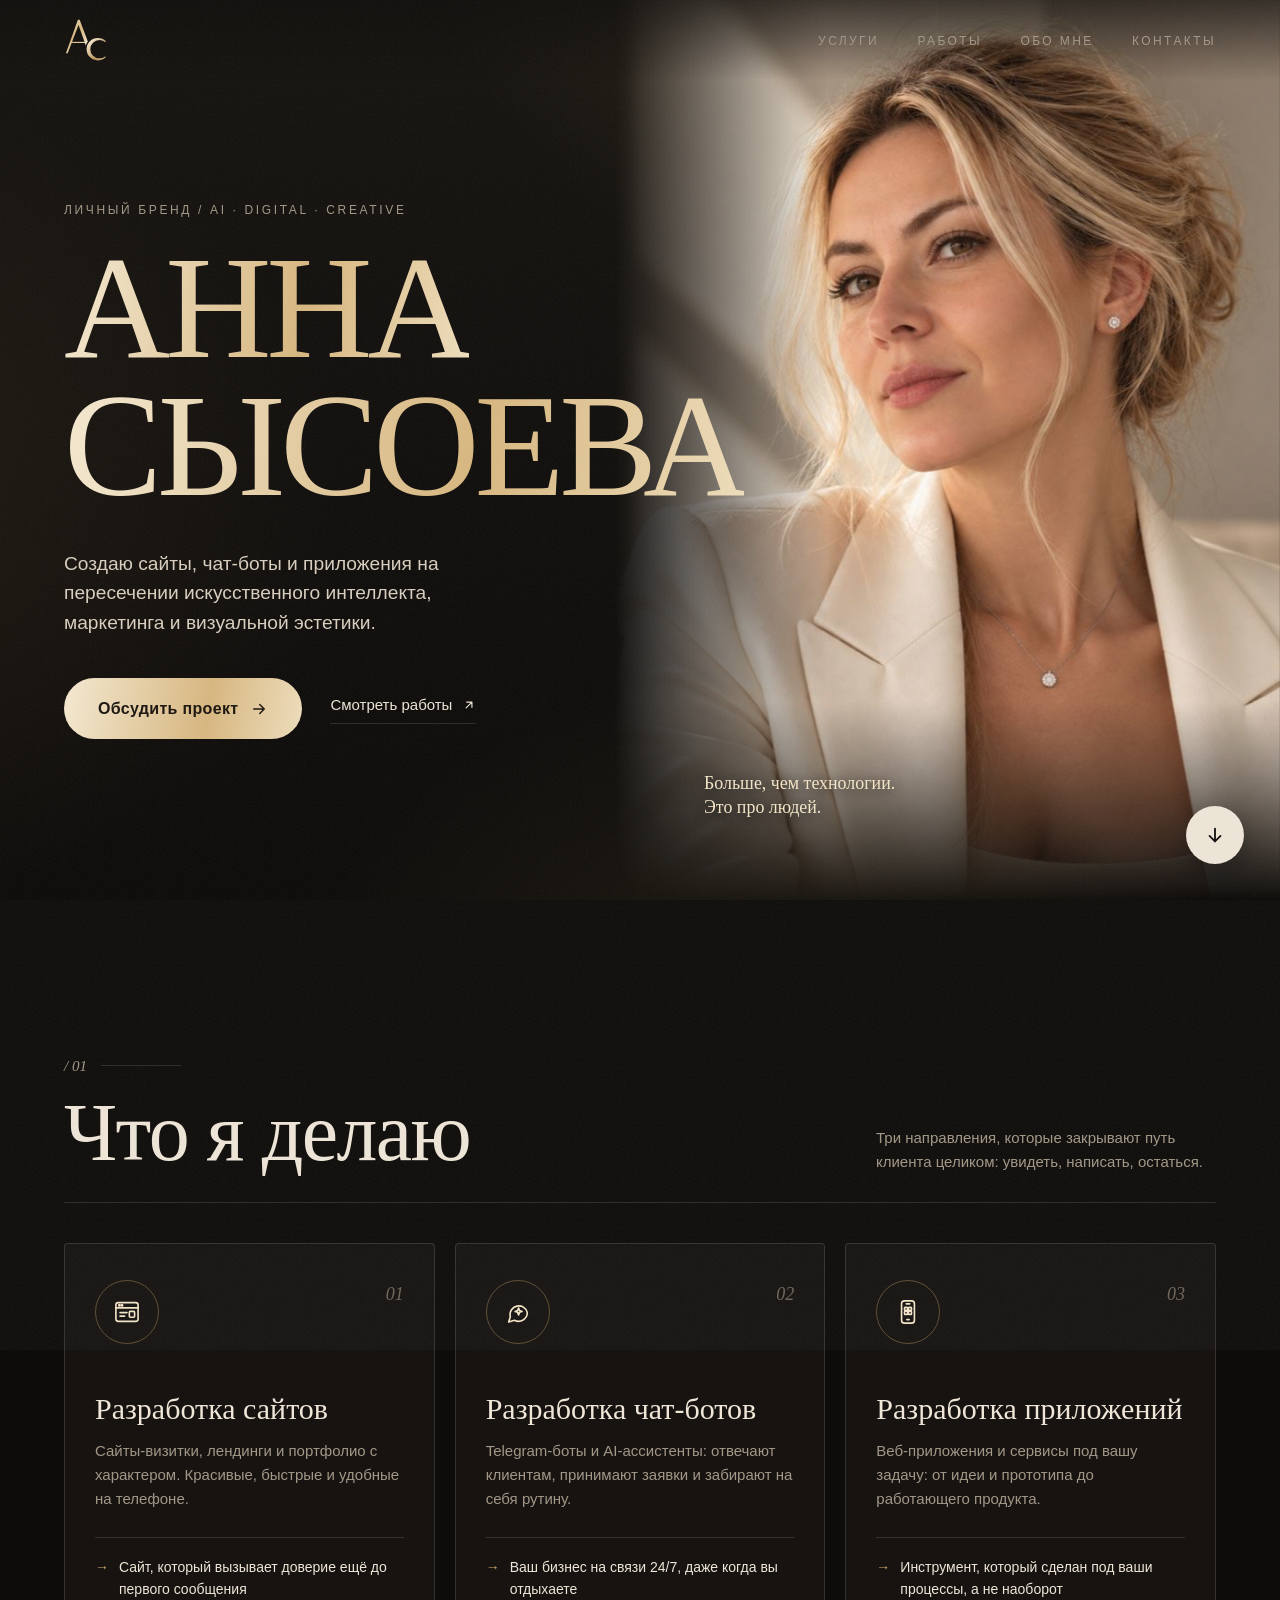
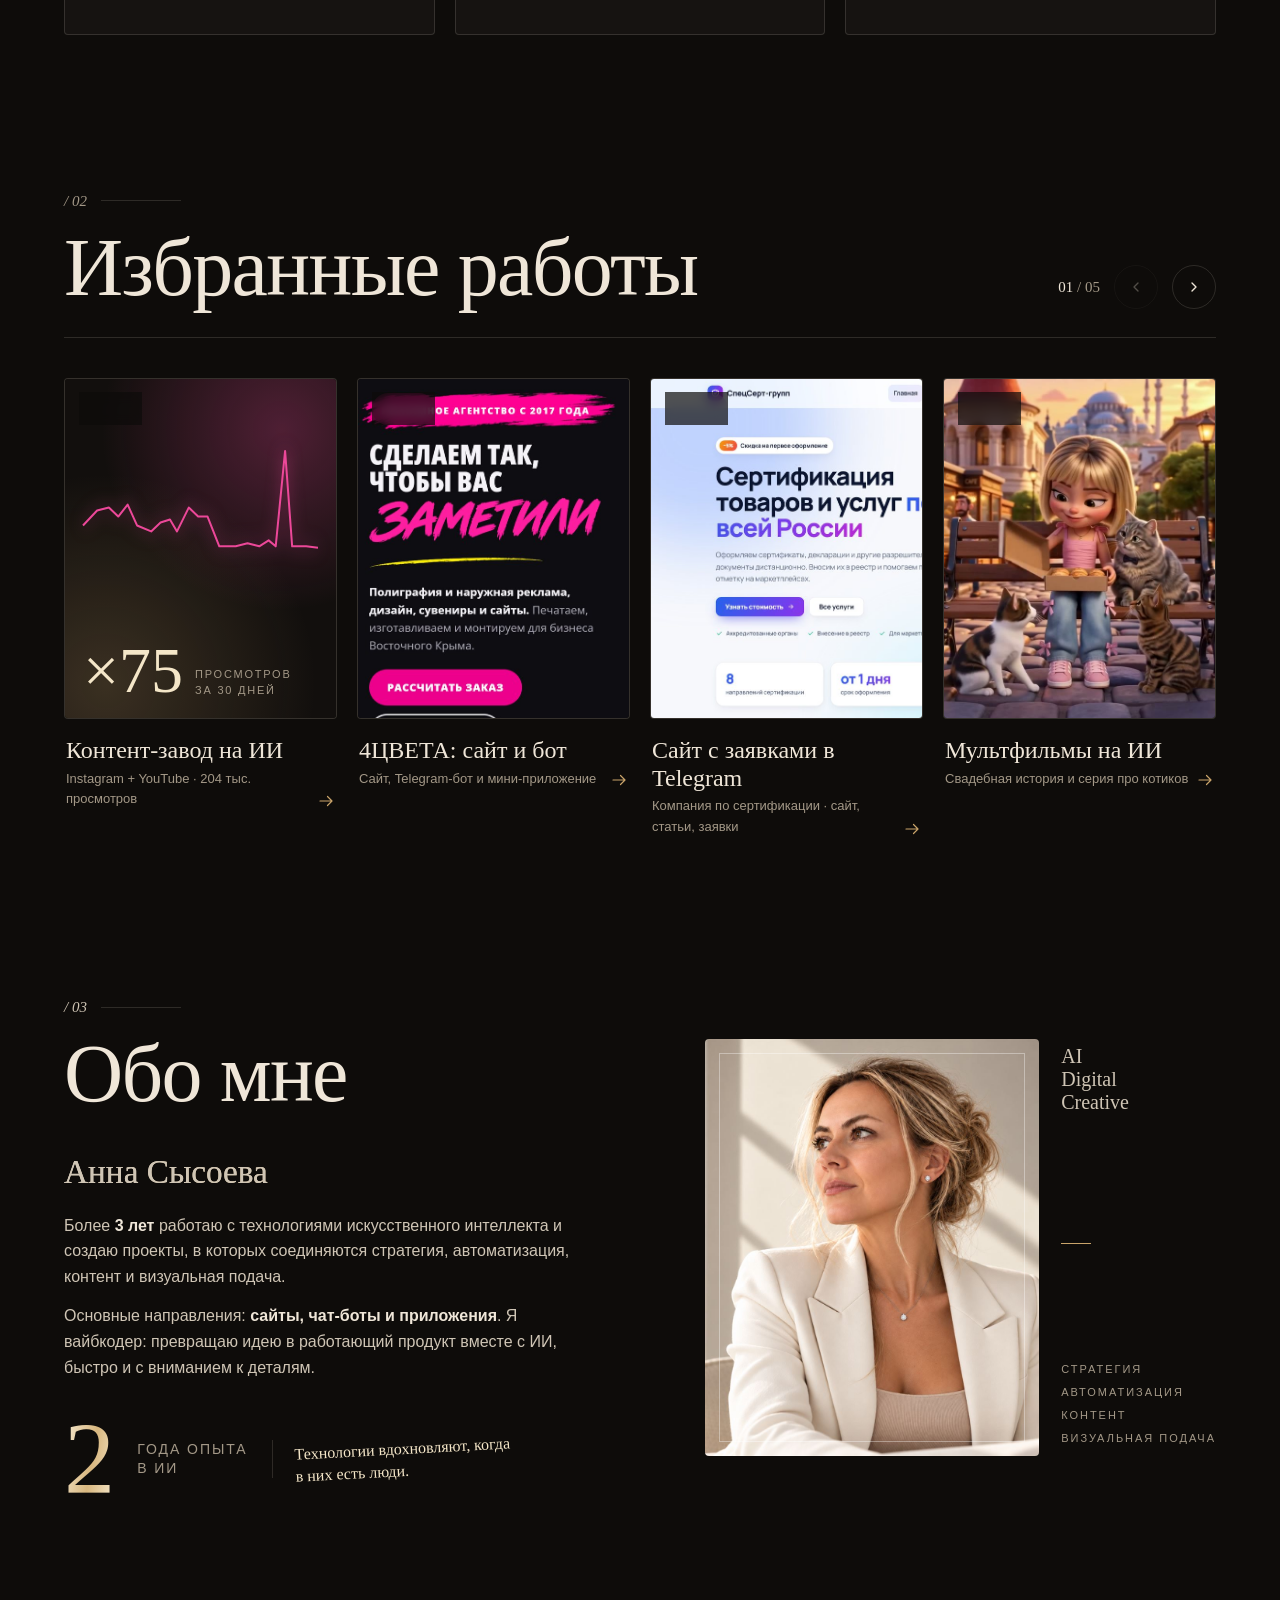
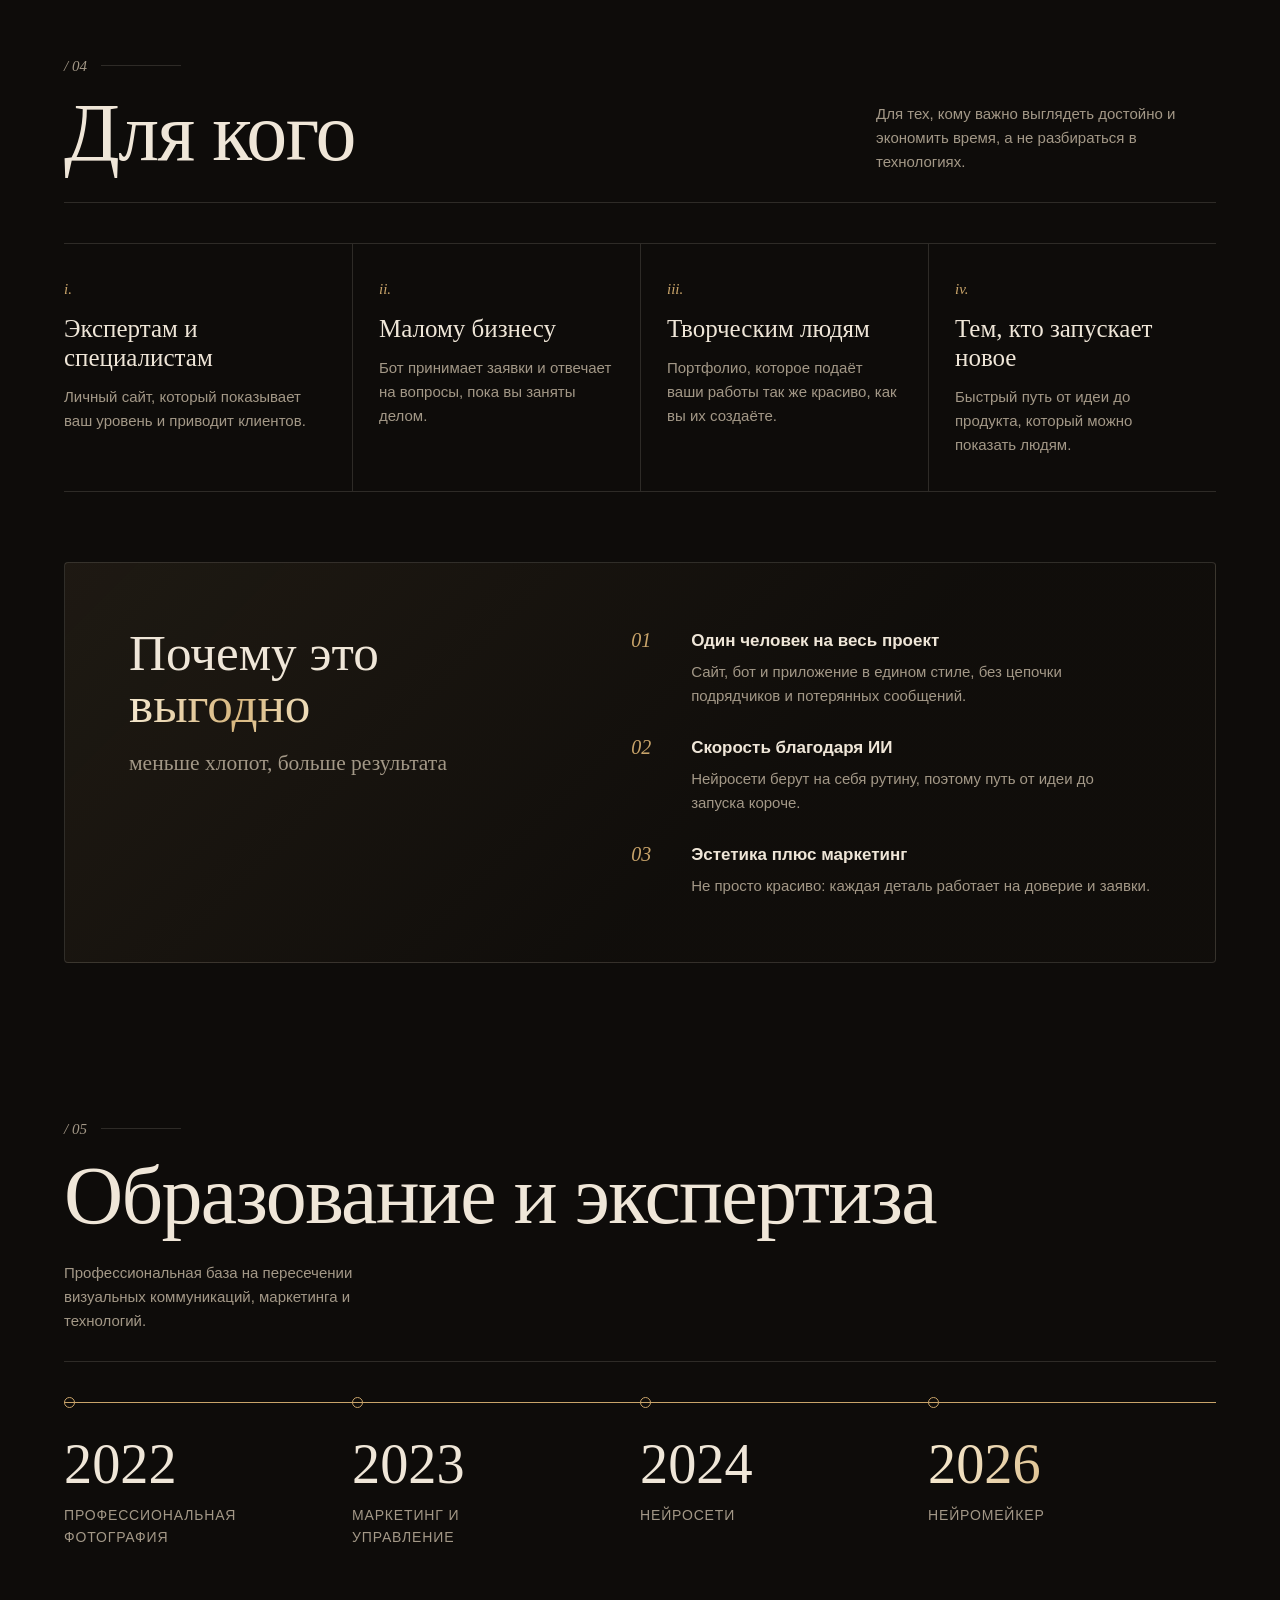
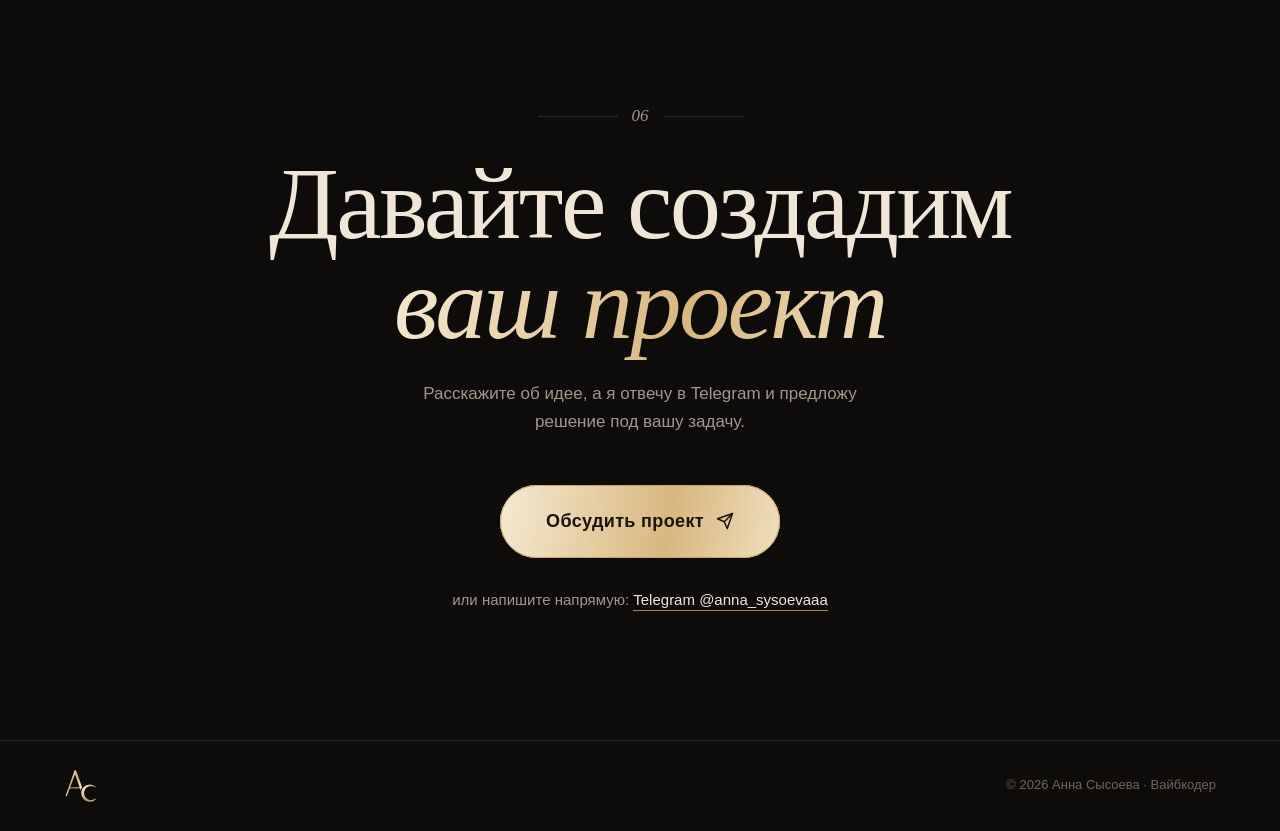
==== commit 98000bb9: "Logo: lower C, touching A only at its upper edge Co-Authored-By: Claude Opus 5.5 <noreply@anthropic." ====
--- a/index.html
+++ b/index.html
@@ -4,8 +4,8 @@
 <meta charset="UTF-8">
 <meta name="viewport" content="width=device-width, initial-scale=1.0, viewport-fit=cover">
 <title>Анна Сысоева — сайты, чат-боты и приложения</title>
-<link rel="icon" href="img/favicon.svg?v=1" type="image/svg+xml">
-<link rel="apple-touch-icon" href="img/apple-touch-icon.png?v=1">
+<link rel="icon" href="img/favicon.svg?v=2" type="image/svg+xml">
+<link rel="apple-touch-icon" href="img/apple-touch-icon.png?v=2">
 <meta name="description" content="Анна Сысоева — вайбкодер. Разработка сайтов, чат-ботов и приложений на пересечении ИИ, маркетинга и визуальной эстетики.">
 <meta name="theme-color" content="#0e0c0a">
 <script>document.documentElement.classList.add('js');</script>
@@ -476,7 +476,7 @@
 
 <!-- ============ Навигация ============ -->
 <header class="nav" id="nav">
-  <a class="logo gold" href="#top" aria-label="На главную"><img src="img/logo.svg?v=1" alt="АС" width="48" height="46"></a>
+  <a class="logo gold" href="#top" aria-label="На главную"><img src="img/logo.svg?v=2" alt="АС" width="57" height="55"></a>
   <nav aria-label="Разделы">
     <ul>
       <li><a href="#services">Услуги</a></li>
@@ -748,7 +748,7 @@
 </main>
 
 <footer>
-  <a class="logo gold" href="#top" aria-label="На главную"><img src="img/logo.svg?v=1" alt="АС" width="48" height="46"></a>
+  <a class="logo gold" href="#top" aria-label="На главную"><img src="img/logo.svg?v=2" alt="АС" width="57" height="55"></a>
   <span>© <span id="year"></span> Анна Сысоева · Вайбкодер</span>
 </footer>
 
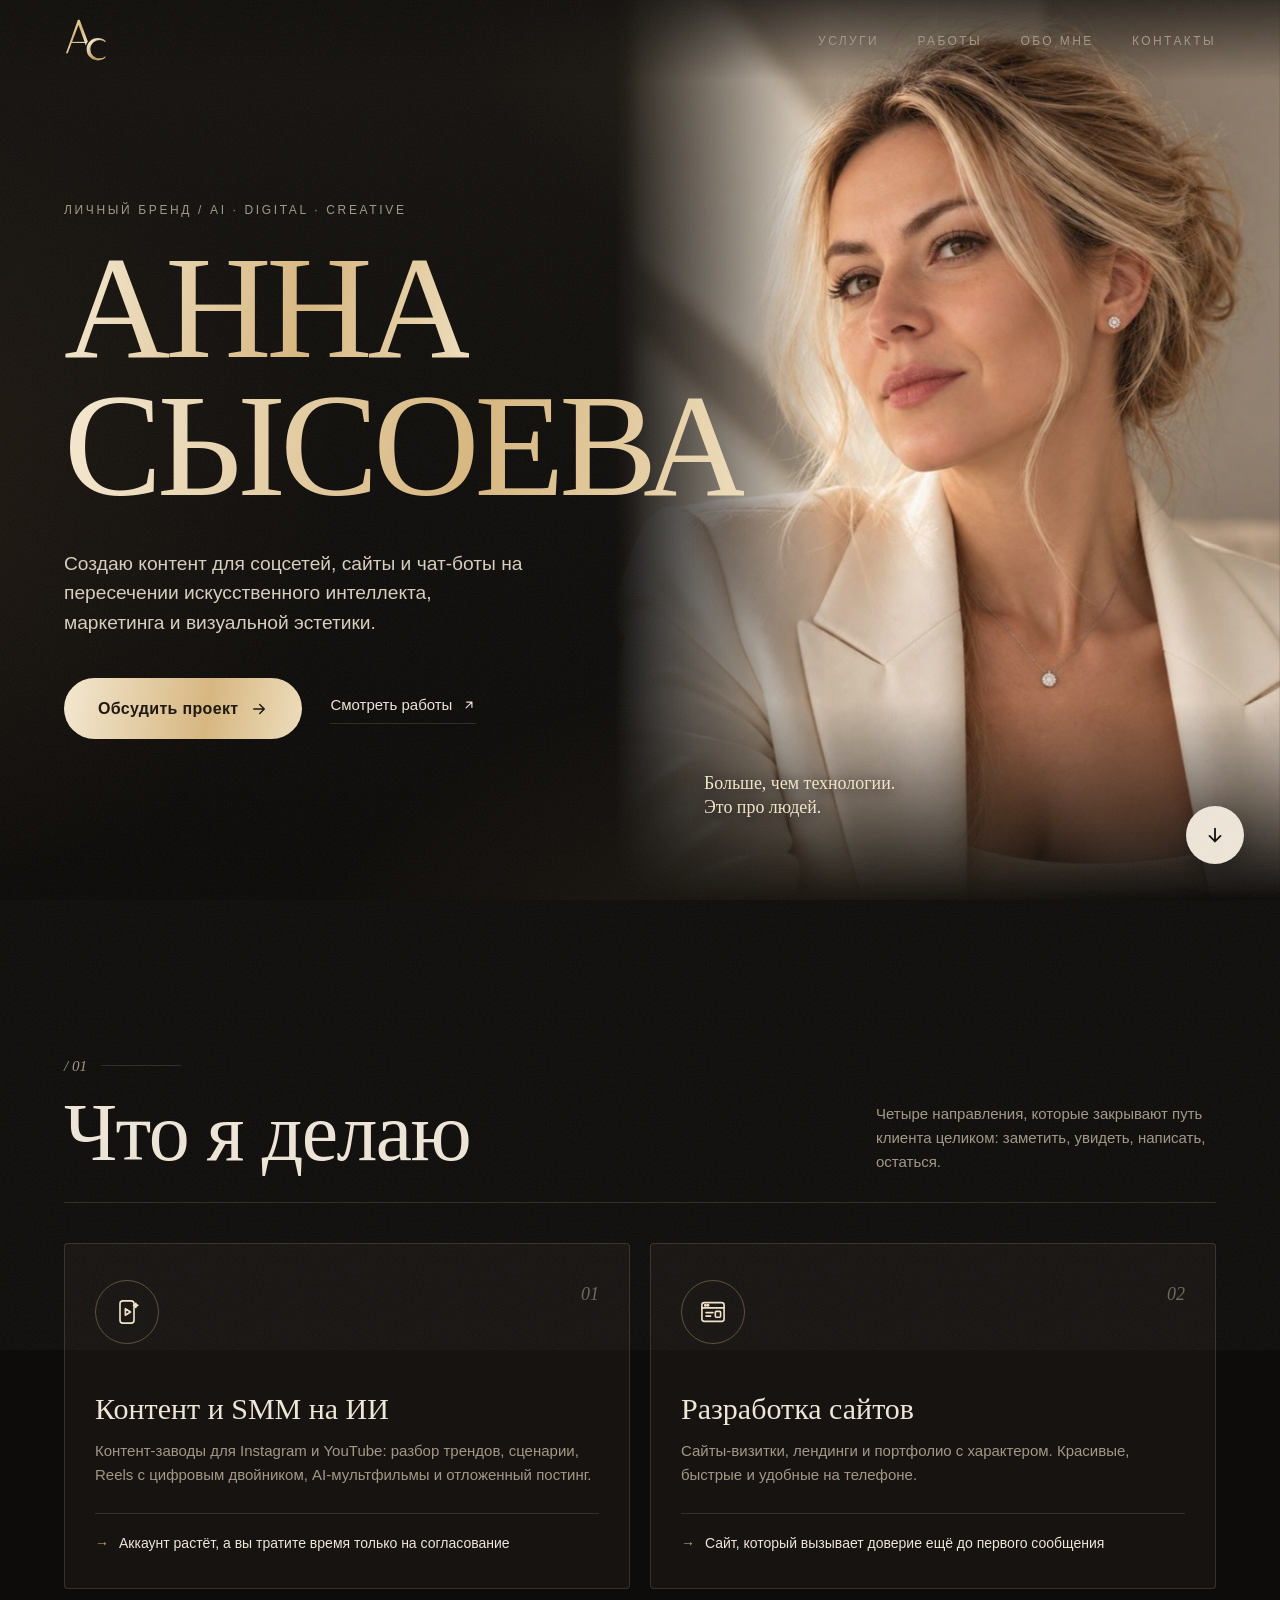
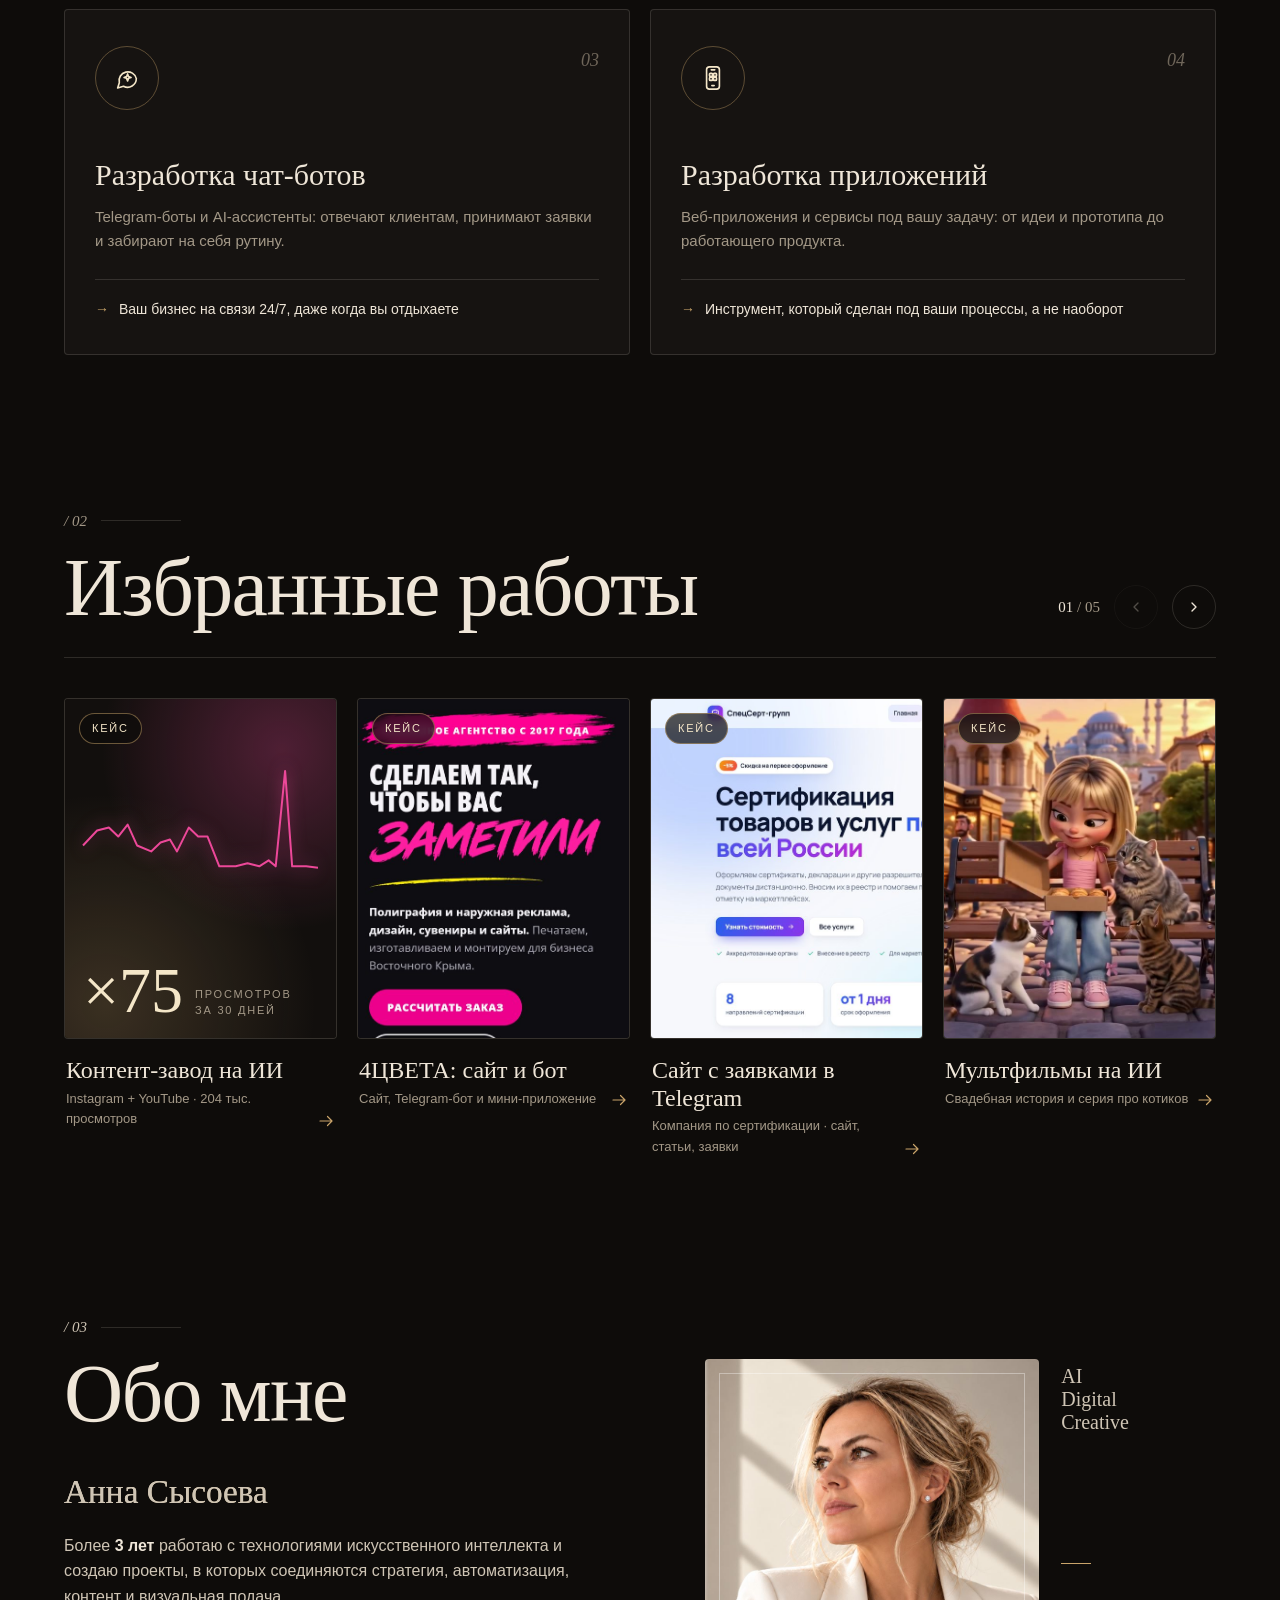
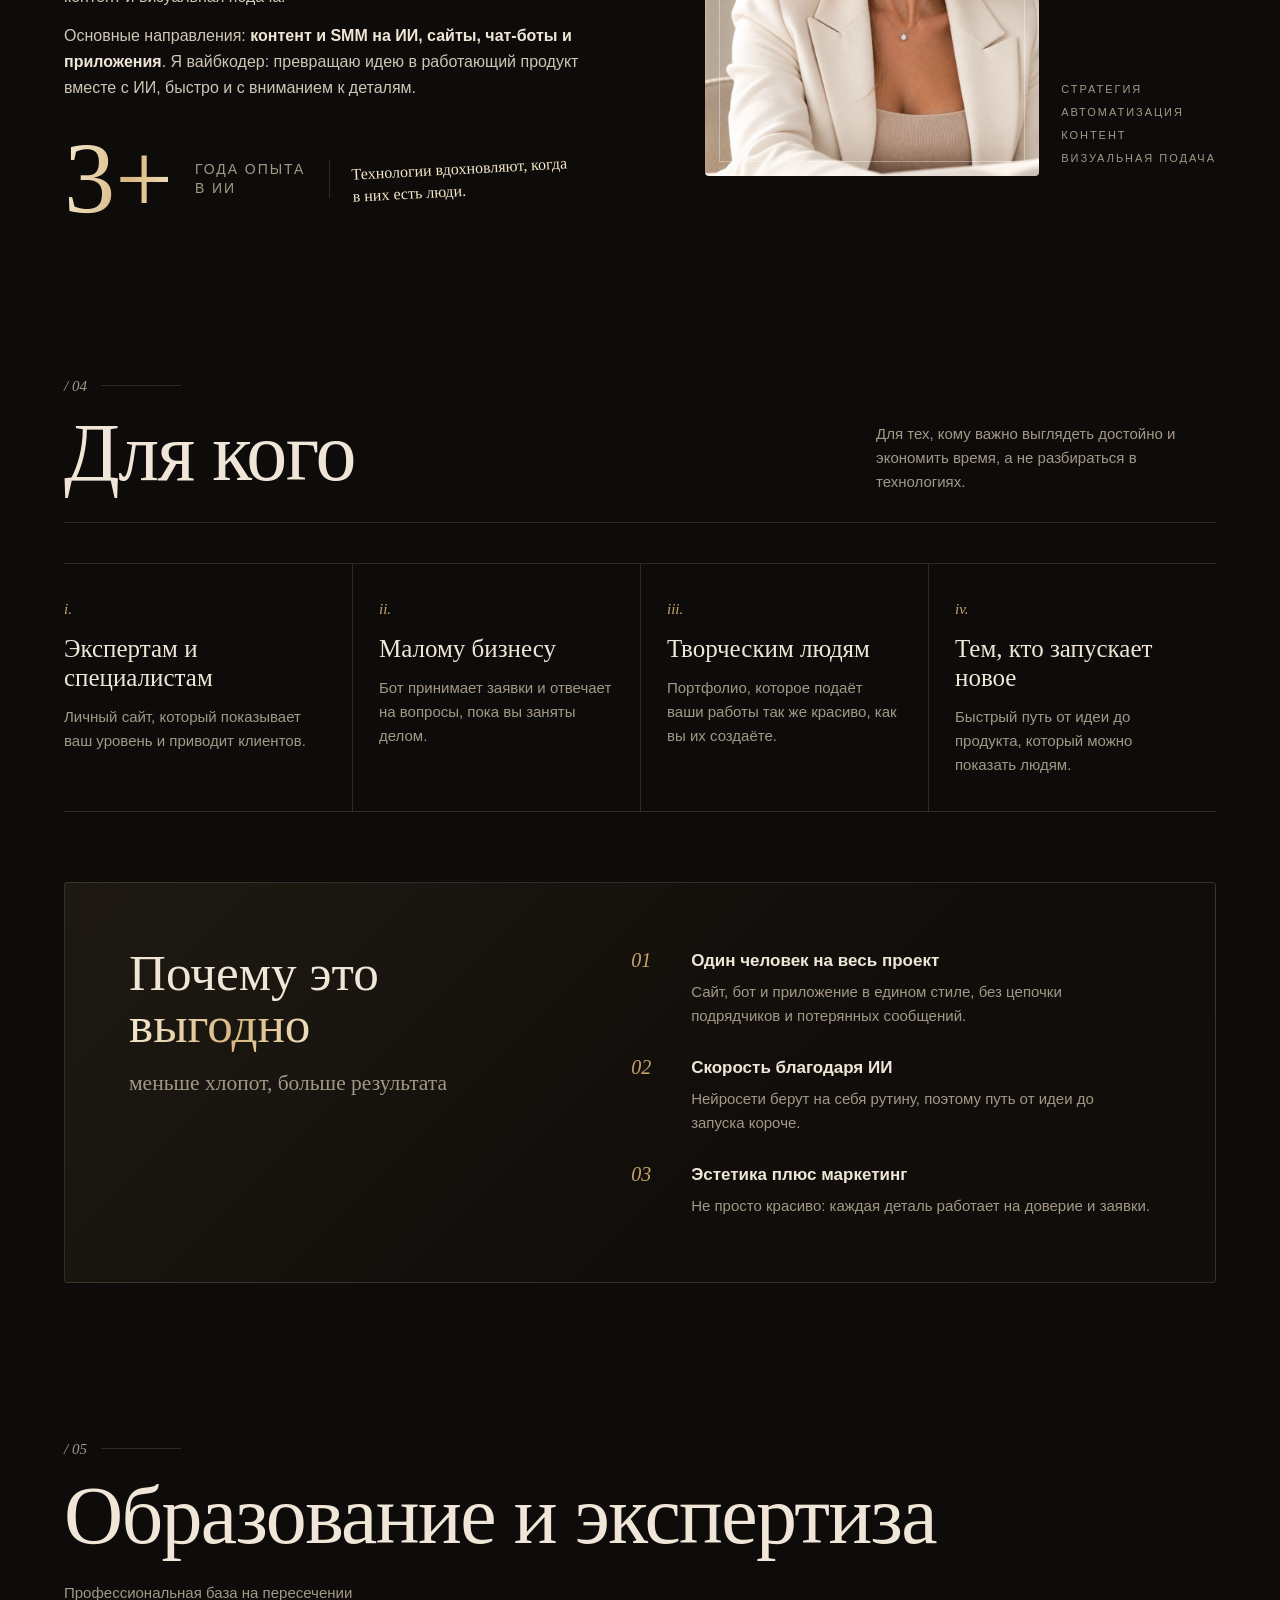
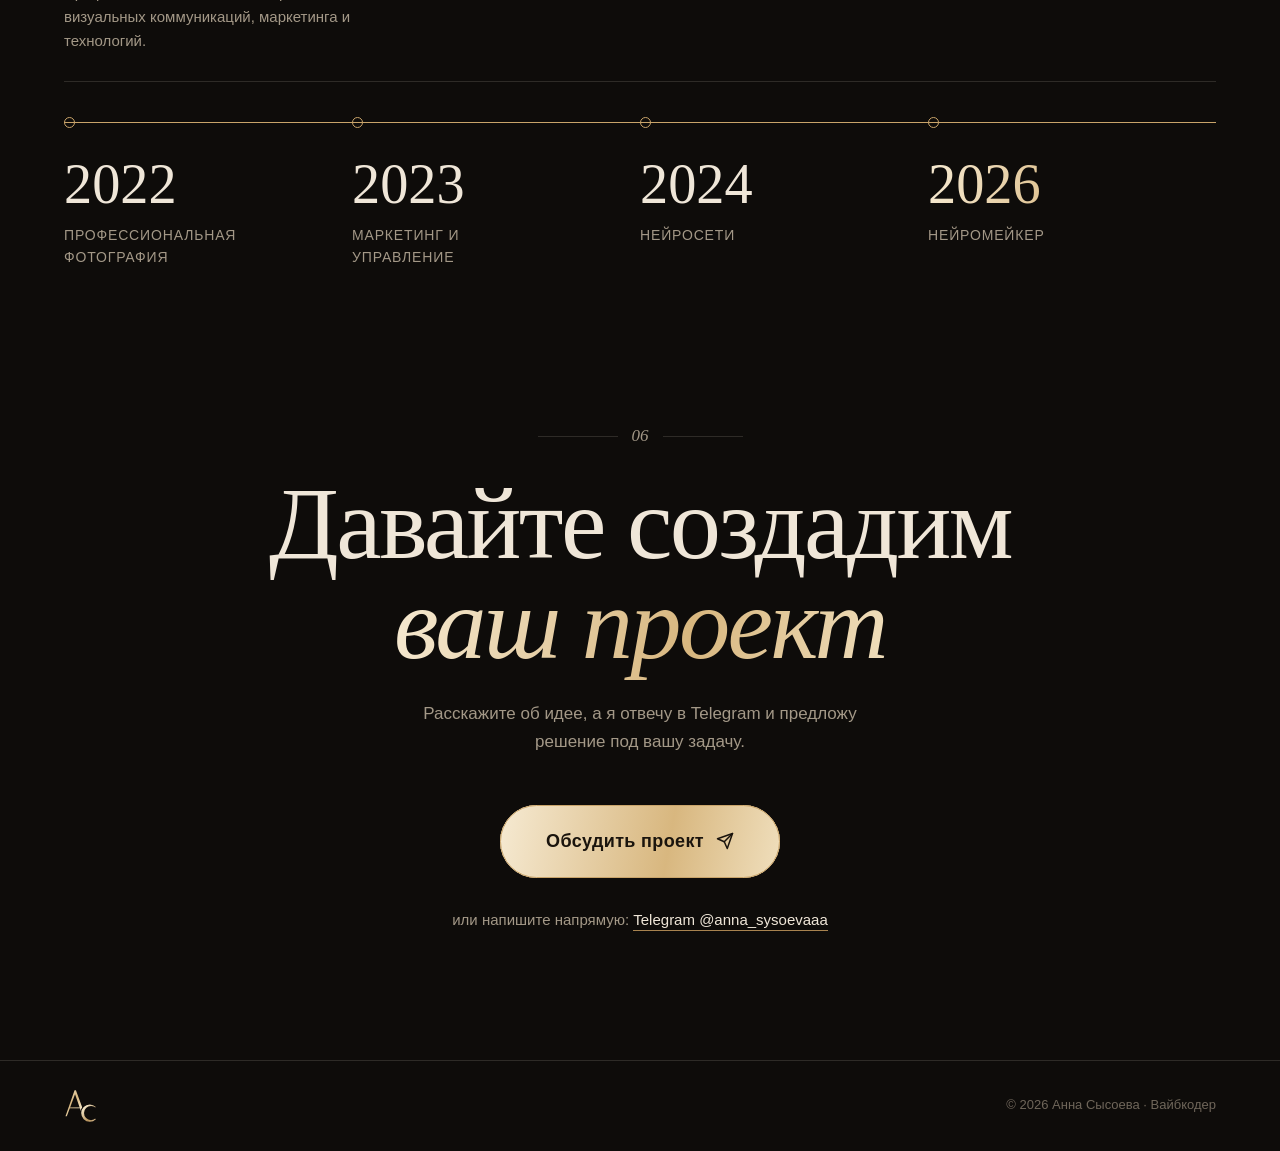
==== commit c330fe76: "Add Content & SMM on AI as first service, update hero and meta Co-Authored-By: Claude Opus 5.5 <nore" ====
--- a/index.html
+++ b/index.html
@@ -3,10 +3,10 @@
 <head>
 <meta charset="UTF-8">
 <meta name="viewport" content="width=device-width, initial-scale=1.0, viewport-fit=cover">
-<title>Анна Сысоева — сайты, чат-боты и приложения</title>
+<title>Анна Сысоева — контент и SMM на ИИ, сайты и чат-боты</title>
 <link rel="icon" href="img/favicon.svg?v=2" type="image/svg+xml">
 <link rel="apple-touch-icon" href="img/apple-touch-icon.png?v=2">
-<meta name="description" content="Анна Сысоева — вайбкодер. Разработка сайтов, чат-ботов и приложений на пересечении ИИ, маркетинга и визуальной эстетики.">
+<meta name="description" content="Анна Сысоева: контент и SMM на ИИ, сайты, чат-боты и приложения. Контент-заводы для Instagram и YouTube, AI-видео и мультфильмы, сайты с заявками в Telegram.">
 <meta name="theme-color" content="#0e0c0a">
 <script>document.documentElement.classList.add('js');</script>
 <style>
@@ -200,8 +200,9 @@
   .js .reveal.in { opacity: 1; transform: none; }
   .js .reveal.d1 { transition-delay: .12s; } .js .reveal.d2 { transition-delay: .24s; } .js .reveal.d3 { transition-delay: .36s; }
 
-  /* ---------- Услуги: три карточки ---------- */
-  .services { display: grid; grid-template-columns: repeat(3, 1fr); gap: 20px; }
+  /* ---------- Услуги: четыре карточки ---------- */
+  .services { display: grid; grid-template-columns: repeat(4, 1fr); gap: 20px; }
+  @media (max-width: 1280px) and (min-width: 1081px) { .services { grid-template-columns: repeat(2, 1fr); } }
   .service {
     position: relative; padding: 36px 30px 34px; border: 1px solid var(--line); border-radius: 4px;
     background: var(--card); overflow: hidden;
@@ -502,7 +503,7 @@
         <span class="line"><span class="gold">Анна</span></span>
         <span class="line"><span class="gold">Сысоева</span></span>
       </h1>
-      <p class="lead">Создаю сайты, чат-боты и приложения на пересечении искусственного интеллекта, маркетинга и визуальной эстетики.</p>
+      <p class="lead">Создаю контент для соцсетей, сайты и чат-боты на пересечении искусственного интеллекта, маркетинга и визуальной эстетики.</p>
       <div class="hero-actions">
         <a class="btn" href="https://t.me/anna_sysoevaaa" target="_blank" rel="noopener">
           Обсудить проект
@@ -523,46 +524,60 @@
         <p class="num">/ 01</p>
         <h2 class="h2">Что я делаю</h2>
       </div>
-      <p>Три направления, которые закрывают путь клиента целиком: увидеть, написать, остаться.</p>
+      <p>Четыре направления, которые закрывают путь клиента целиком: заметить, увидеть, написать, остаться.</p>
     </div>
 
     <div class="services">
       <article class="service reveal">
+        <div class="service-top">
+          <span class="icon">
+            <svg viewBox="0 0 24 24" fill="none" stroke="currentColor" stroke-width="1.4" stroke-linecap="round" stroke-linejoin="round" aria-hidden="true">
+              <rect x="6" y="2.5" width="12" height="19" rx="2.5"/><path d="M10.6 9.2v5.6l4.4-2.8z"/><path d="M19.5 4.5l.5 1.3 1.3.5-1.3.5-.5 1.3-.5-1.3-1.3-.5 1.3-.5z"/>
+            </svg>
+          </span>
+          <span class="service-num">01</span>
+        </div>
+        <h3>Контент и SMM на ИИ</h3>
+        <p>Контент-заводы для Instagram и YouTube: разбор трендов, сценарии, Reels с цифровым двойником, AI-мультфильмы и отложенный постинг.</p>
+        <p class="gain">Аккаунт растёт, а вы тратите время только на согласование</p>
+      </article>
+
+      <article class="service reveal d1">
         <div class="service-top">
           <span class="icon">
             <svg viewBox="0 0 24 24" fill="none" stroke="currentColor" stroke-width="1.4" stroke-linecap="round" stroke-linejoin="round" aria-hidden="true">
               <rect x="2.5" y="4" width="19" height="16" rx="2"/><path d="M2.5 8.5h19"/><circle cx="5.5" cy="6.25" r=".6" fill="currentColor"/><circle cx="7.7" cy="6.25" r=".6" fill="currentColor"/><path d="M6 12.5h6M6 15.5h4"/><rect x="14" y="11.5" width="4.5" height="5" rx=".8"/>
             </svg>
           </span>
-          <span class="service-num">01</span>
+          <span class="service-num">02</span>
         </div>
         <h3>Разработка сайтов</h3>
         <p>Сайты-визитки, лендинги и портфолио с характером. Красивые, быстрые и удобные на телефоне.</p>
         <p class="gain">Сайт, который вызывает доверие ещё до первого сообщения</p>
       </article>
 
-      <article class="service reveal d1">
+      <article class="service reveal d2">
         <div class="service-top">
           <span class="icon">
             <svg viewBox="0 0 24 24" fill="none" stroke="currentColor" stroke-width="1.4" stroke-linecap="round" stroke-linejoin="round" aria-hidden="true">
               <path d="M20 12.5a7.5 7.5 0 0 1-11 6.6L4 20.5l1.4-4.5A7.5 7.5 0 1 1 20 12.5Z"/><path d="M12.5 8.5l.8 2.2 2.2.8-2.2.8-.8 2.2-.8-2.2-2.2-.8 2.2-.8z"/>
             </svg>
           </span>
-          <span class="service-num">02</span>
+          <span class="service-num">03</span>
         </div>
         <h3>Разработка чат-ботов</h3>
         <p>Telegram-боты и AI-ассистенты: отвечают клиентам, принимают заявки и забирают на себя рутину.</p>
         <p class="gain">Ваш бизнес на связи 24/7, даже когда вы отдыхаете</p>
       </article>
 
-      <article class="service reveal d2">
+      <article class="service reveal d3">
         <div class="service-top">
           <span class="icon">
             <svg viewBox="0 0 24 24" fill="none" stroke="currentColor" stroke-width="1.4" stroke-linecap="round" stroke-linejoin="round" aria-hidden="true">
               <rect x="6.5" y="2.5" width="11" height="19" rx="2.5"/><path d="M10.5 5h3"/><rect x="9" y="8" width="2.6" height="2.6" rx=".6"/><rect x="12.4" y="8" width="2.6" height="2.6" rx=".6"/><rect x="9" y="11.4" width="2.6" height="2.6" rx=".6"/><rect x="12.4" y="11.4" width="2.6" height="2.6" rx=".6"/><path d="M11 18.5h2"/>
             </svg>
           </span>
-          <span class="service-num">03</span>
+          <span class="service-num">04</span>
         </div>
         <h3>Разработка приложений</h3>
         <p>Веб-приложения и сервисы под вашу задачу: от идеи и прототипа до работающего продукта.</p>
@@ -660,7 +675,7 @@
         <h2 class="h2">Обо мне</h2>
         <p class="about-name gold">Анна Сысоева</p>
         <p>Более <b>3 лет</b> работаю с технологиями искусственного интеллекта и создаю проекты, в которых соединяются стратегия, автоматизация, контент и визуальная подача.</p>
-        <p>Основные направления: <b>сайты, чат-боты и приложения</b>. Я вайбкодер: превращаю идею в работающий продукт вместе с ИИ, быстро и с вниманием к деталям.</p>
+        <p>Основные направления: <b>контент и SMM на ИИ, сайты, чат-боты и приложения</b>. Я вайбкодер: превращаю идею в работающий продукт вместе с ИИ, быстро и с вниманием к деталям.</p>
         <div class="stat">
           <span class="stat-num gold" id="years">3+</span>
           <span class="stat-label">года опыта<br>в ИИ</span>
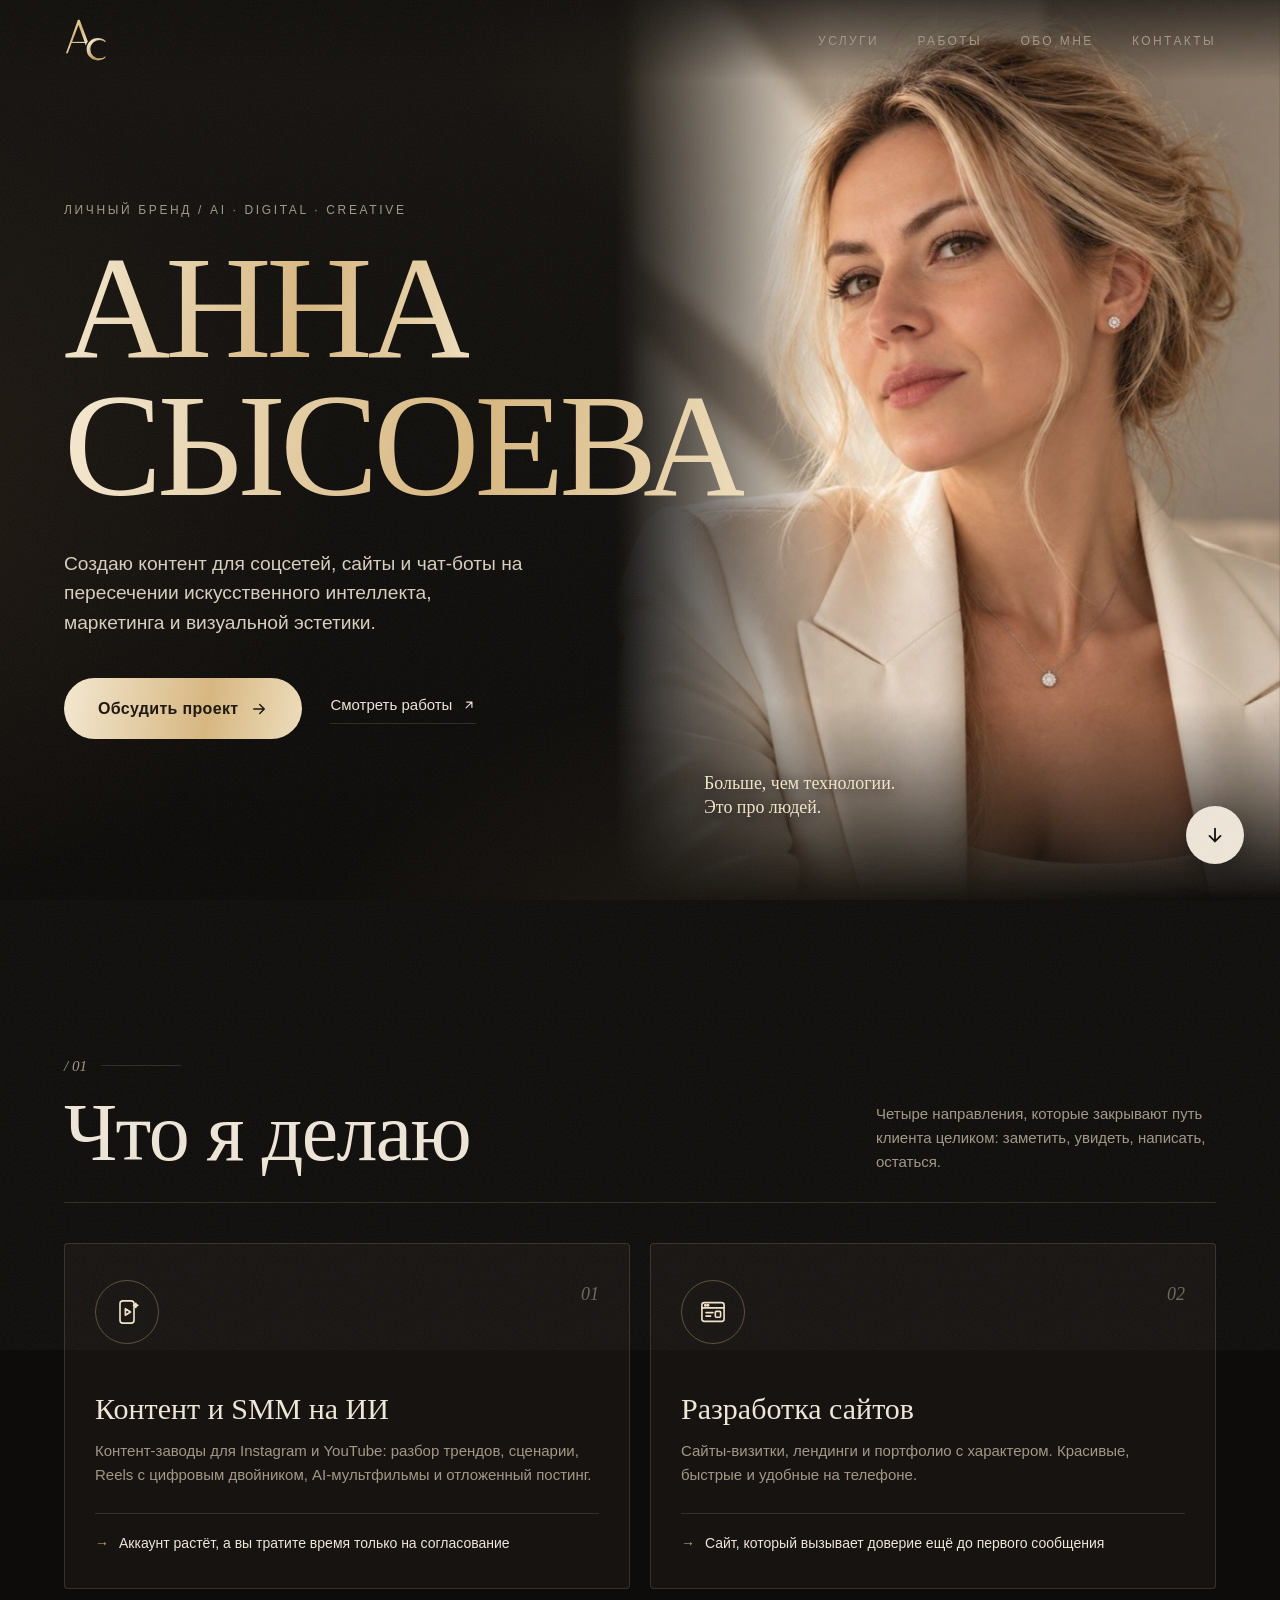
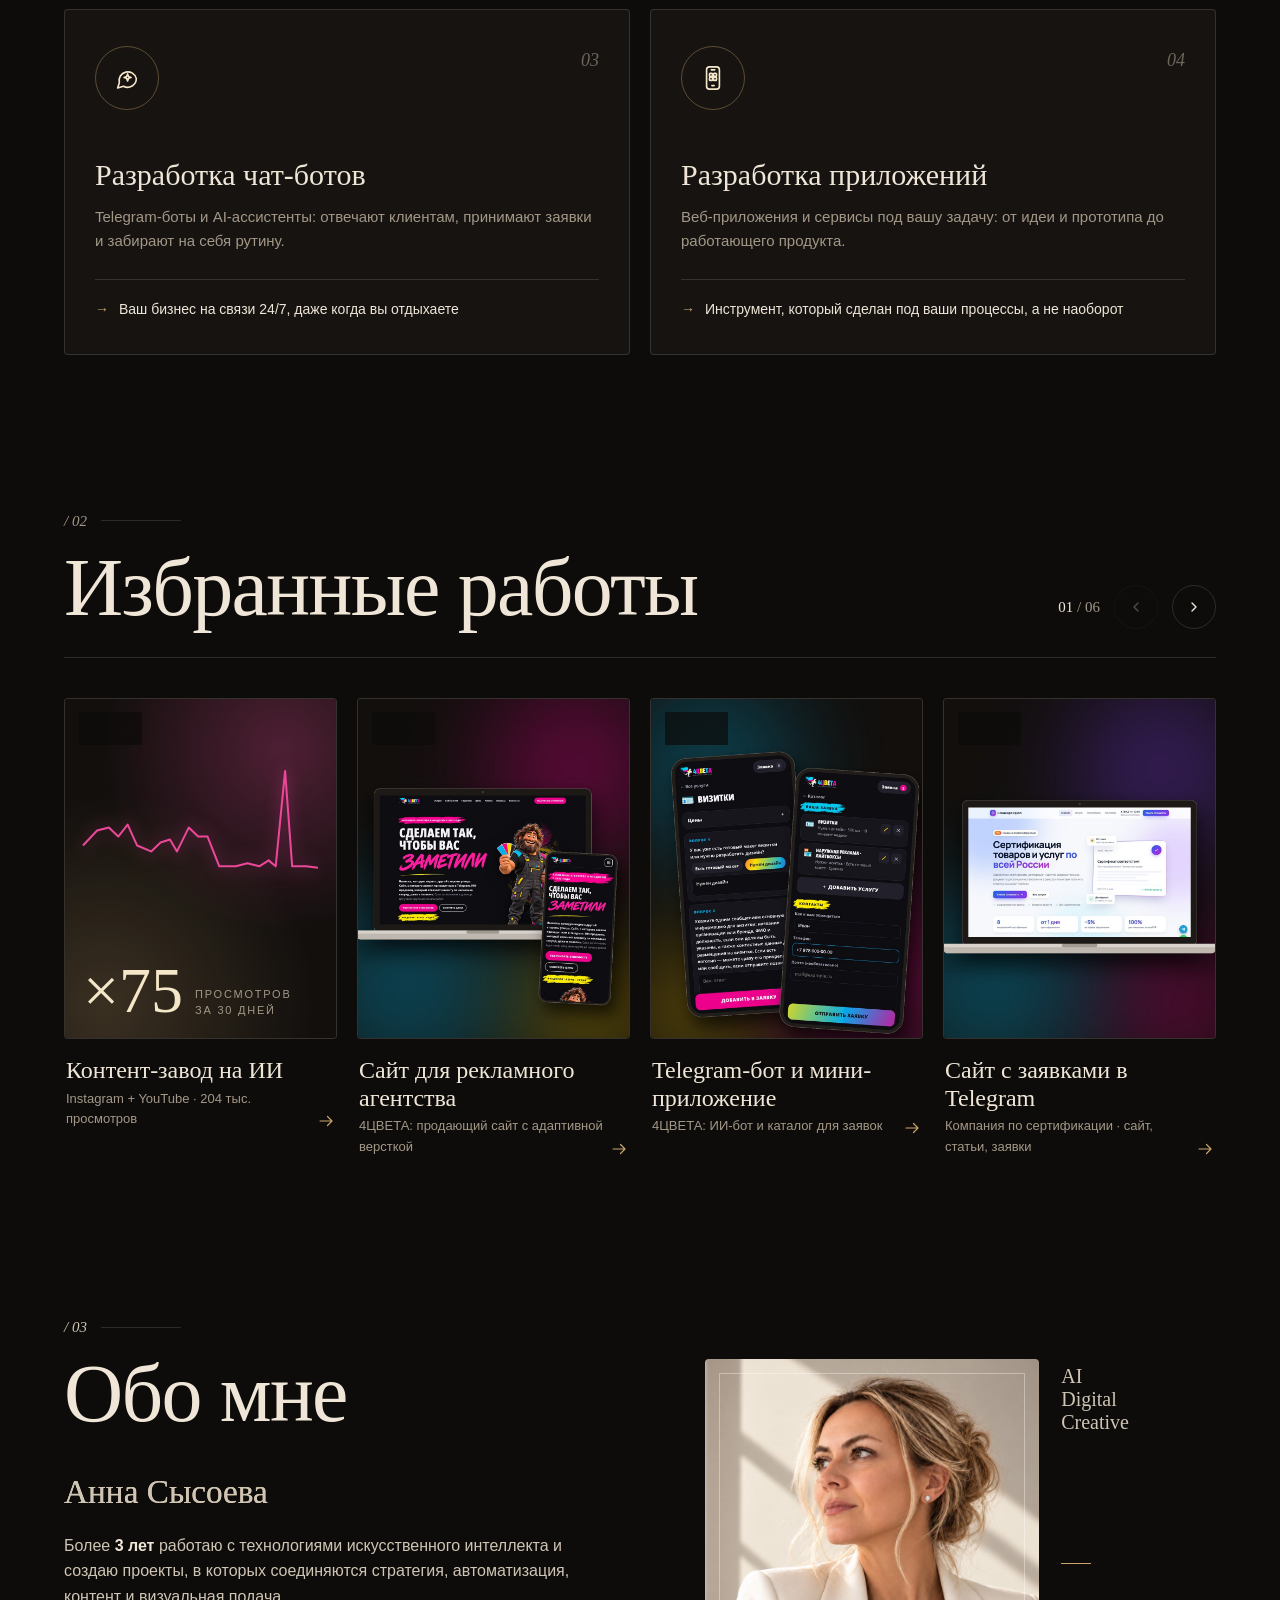
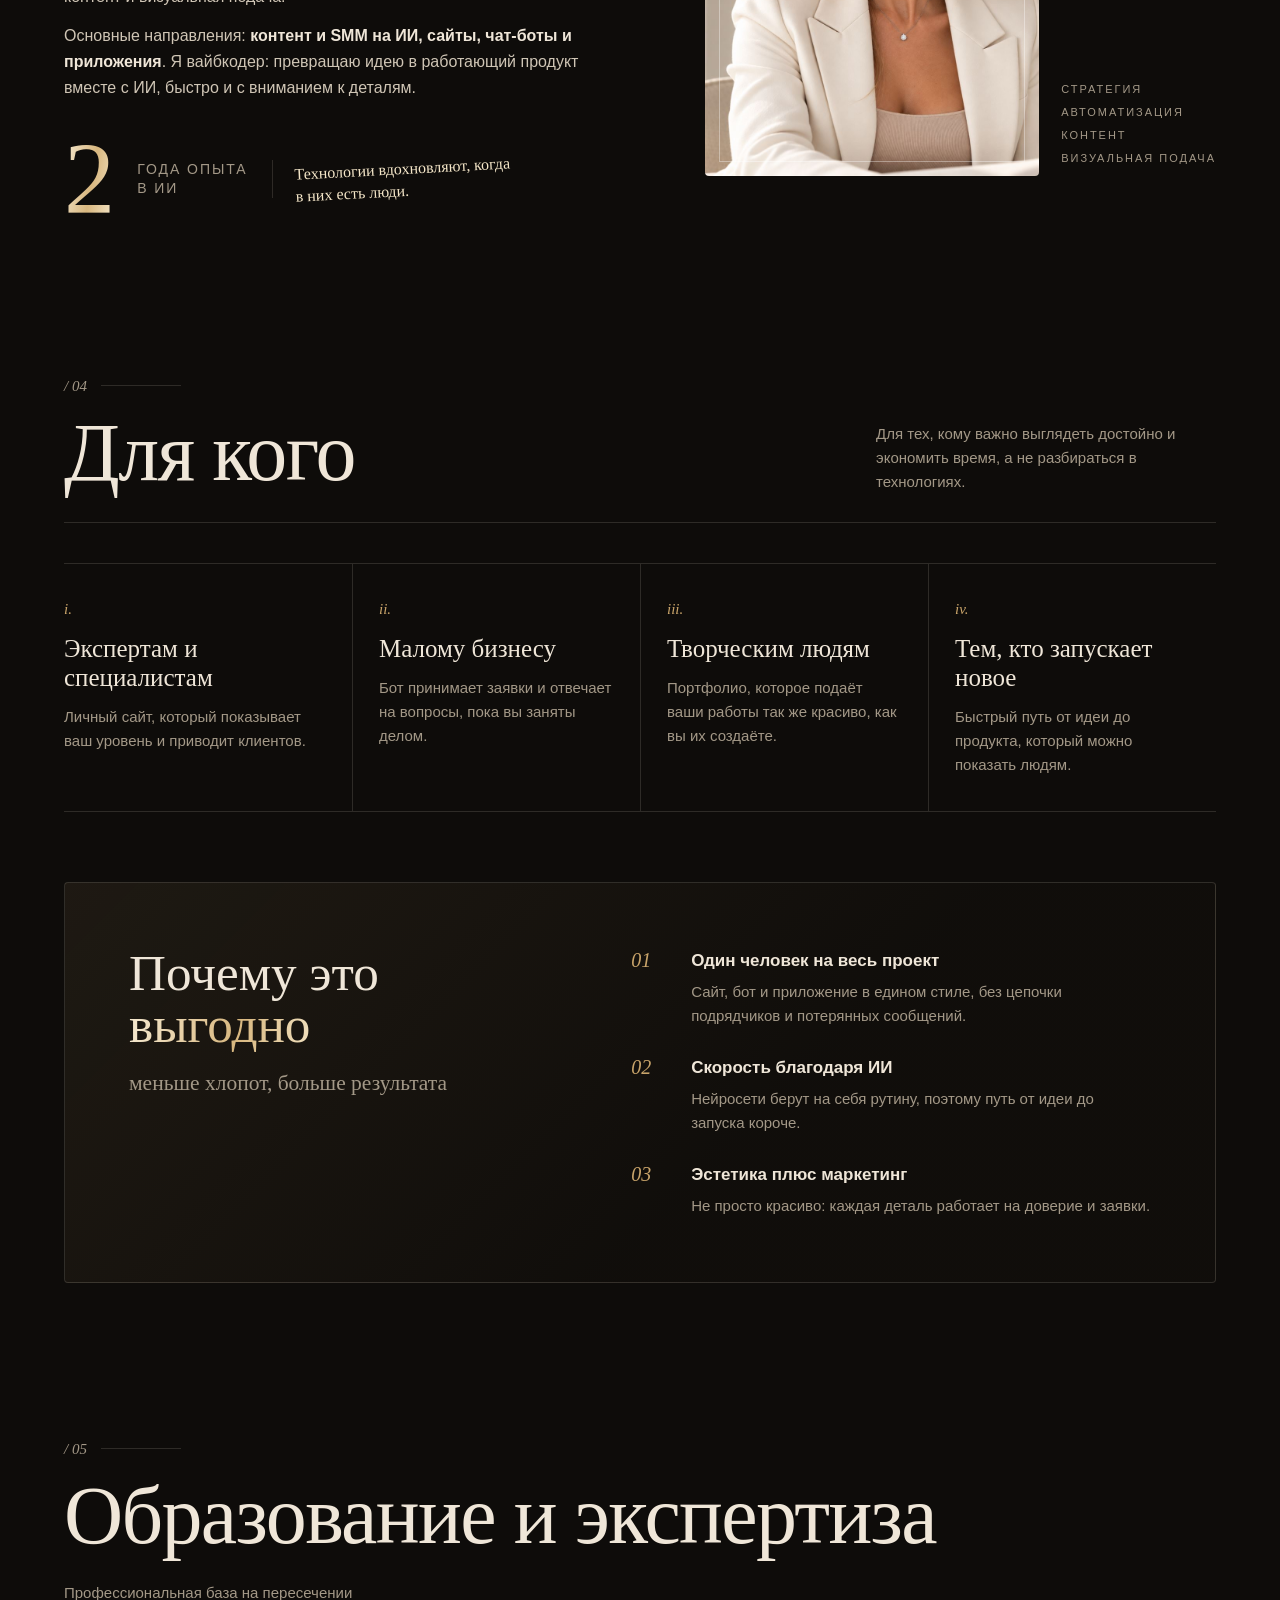
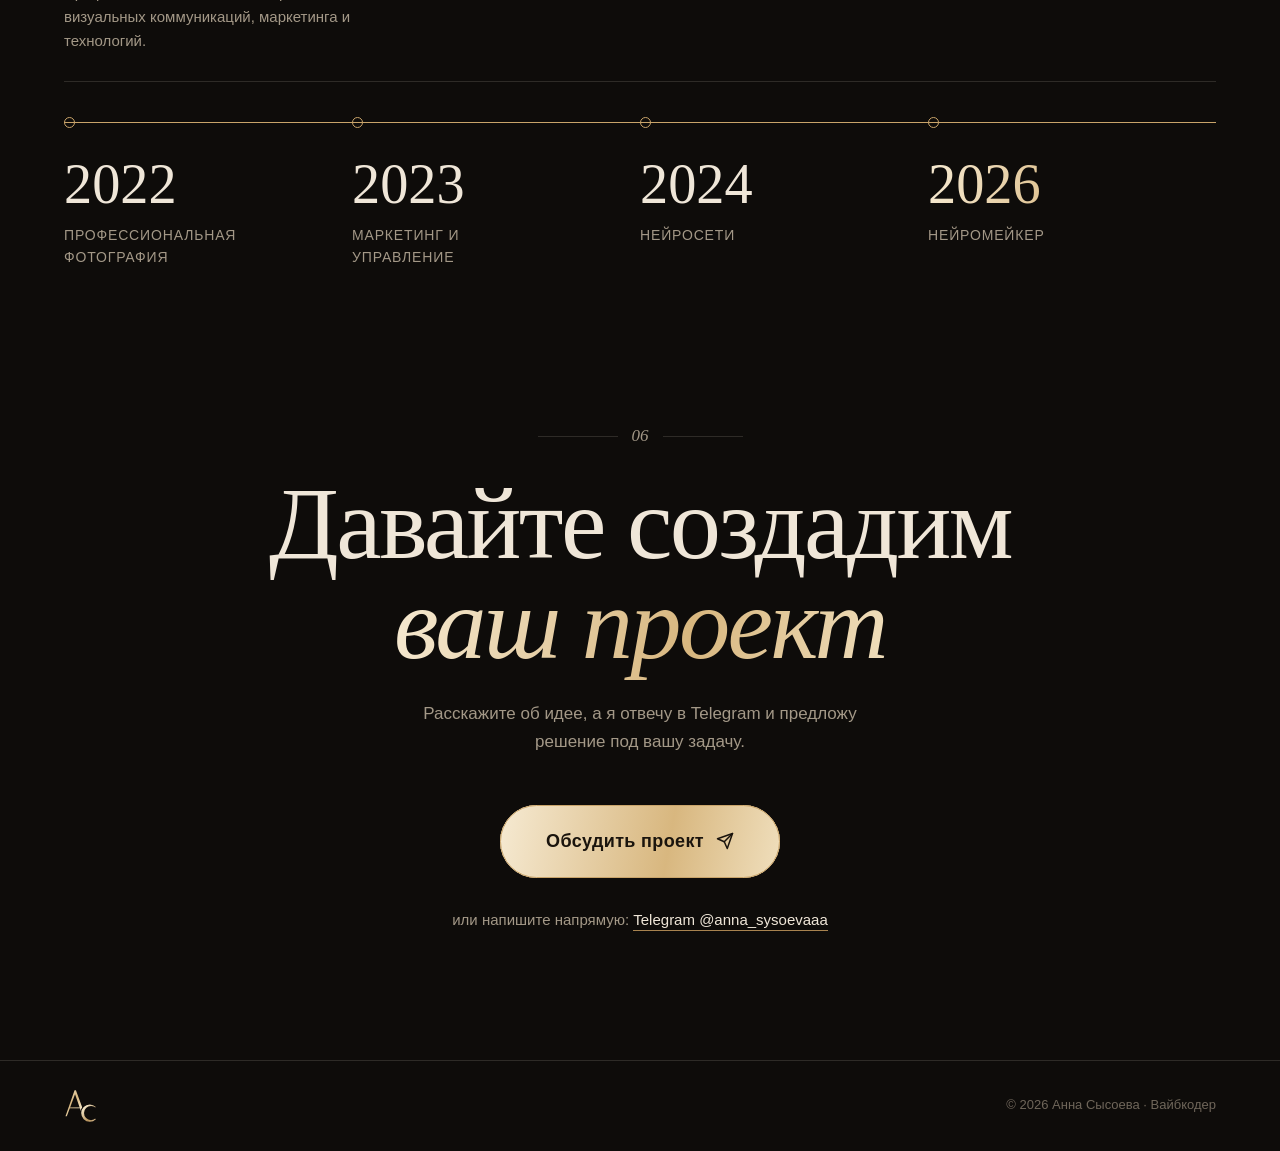
==== commit 657a6eae: "Split 4ЦВЕТА into site and bot+mini-app cases, new card covers, 4ЦВЕТА ad cartoons - 4ЦВЕТА site cas" ====
--- a/index.html
+++ b/index.html
@@ -594,7 +594,7 @@
         <h2 class="h2">Избранные работы</h2>
       </div>
       <div class="carousel-ctrl">
-        <span class="counter" id="counter"><b>01</b> / 04</span>
+        <span class="counter" id="counter"><b>01</b> / 06</span>
         <button class="arrow" id="prev" type="button" aria-label="Предыдущая работа">
           <svg viewBox="0 0 24 24" fill="none" stroke="currentColor" stroke-width="2" stroke-linecap="round" stroke-linejoin="round" aria-hidden="true"><path d="M15 6l-6 6 6 6"/></svg>
         </button>
@@ -622,10 +622,21 @@
       <a class="work" href="cases/4cveta.html">
         <div class="work-visual">
           <span class="badge ready">Кейс</span>
-          <div class="v-shot" aria-hidden="true"><img src="img/cases/4c-site-mobile.jpg" alt="" width="591" height="1279" loading="lazy"></div>
+          <div class="v-shot" aria-hidden="true"><img src="img/cases/4c-site-cover.jpg" alt="" width="1000" height="1250" loading="lazy" style="object-position:50% 50%"></div>
         </div>
         <div class="work-info">
-          <div><h3>4ЦВЕТА: сайт и бот</h3><span>Сайт, Telegram-бот и мини-приложение</span></div>
+          <div><h3>Сайт для рекламного агентства</h3><span>4ЦВЕТА: продающий сайт с адаптивной версткой</span></div>
+          <svg viewBox="0 0 24 24" fill="none" stroke="currentColor" stroke-width="1.6" stroke-linecap="round" stroke-linejoin="round" aria-hidden="true"><path d="M4 12h16M14 6l6 6-6 6"/></svg>
+        </div>
+      </a>
+
+      <a class="work" href="cases/4cveta-app.html">
+        <div class="work-visual">
+          <span class="badge ready">Кейс</span>
+          <div class="v-shot" aria-hidden="true"><img src="img/cases/4ca-cover.jpg" alt="" width="1000" height="1250" loading="lazy" style="object-position:50% 50%"></div>
+        </div>
+        <div class="work-info">
+          <div><h3>Telegram-бот и мини-приложение</h3><span>4ЦВЕТА: ИИ-бот и каталог для заявок</span></div>
           <svg viewBox="0 0 24 24" fill="none" stroke="currentColor" stroke-width="1.6" stroke-linecap="round" stroke-linejoin="round" aria-hidden="true"><path d="M4 12h16M14 6l6 6-6 6"/></svg>
         </div>
       </a>
@@ -633,7 +644,7 @@
       <a class="work" href="cases/certification-site.html">
         <div class="work-visual">
           <span class="badge ready">Кейс</span>
-          <div class="v-shot" aria-hidden="true"><img src="img/cases/ss-new.jpg" alt="" width="1200" height="700" loading="lazy" style="object-position:0% 50%"></div>
+          <div class="v-shot" aria-hidden="true"><img src="img/cases/ss-cover.jpg" alt="" width="1000" height="1250" loading="lazy" style="object-position:50% 50%"></div>
         </div>
         <div class="work-info">
           <div><h3>Сайт с заявками в Telegram</h3><span>Компания по сертификации · сайт, статьи, заявки</span></div>
@@ -644,10 +655,10 @@
       <a class="work" href="cases/cartoons.html">
         <div class="work-visual">
           <span class="badge ready">Кейс</span>
-          <div class="v-shot" aria-hidden="true"><img src="img/cases/cats-1.jpg" alt="" width="1280" height="720" loading="lazy" style="object-position:50% 50%"></div>
+          <div class="v-shot" aria-hidden="true"><img src="img/cases/cartoons-cover.jpg" alt="" width="1000" height="1250" loading="lazy" style="object-position:50% 50%"></div>
         </div>
         <div class="work-info">
-          <div><h3>Мультфильмы на ИИ</h3><span>Свадебная история и серия про котиков</span></div>
+          <div><h3>Мультфильмы на ИИ</h3><span>Свадьба, котики и реклама для бизнеса</span></div>
           <svg viewBox="0 0 24 24" fill="none" stroke="currentColor" stroke-width="1.6" stroke-linecap="round" stroke-linejoin="round" aria-hidden="true"><path d="M4 12h16M14 6l6 6-6 6"/></svg>
         </div>
       </a>
